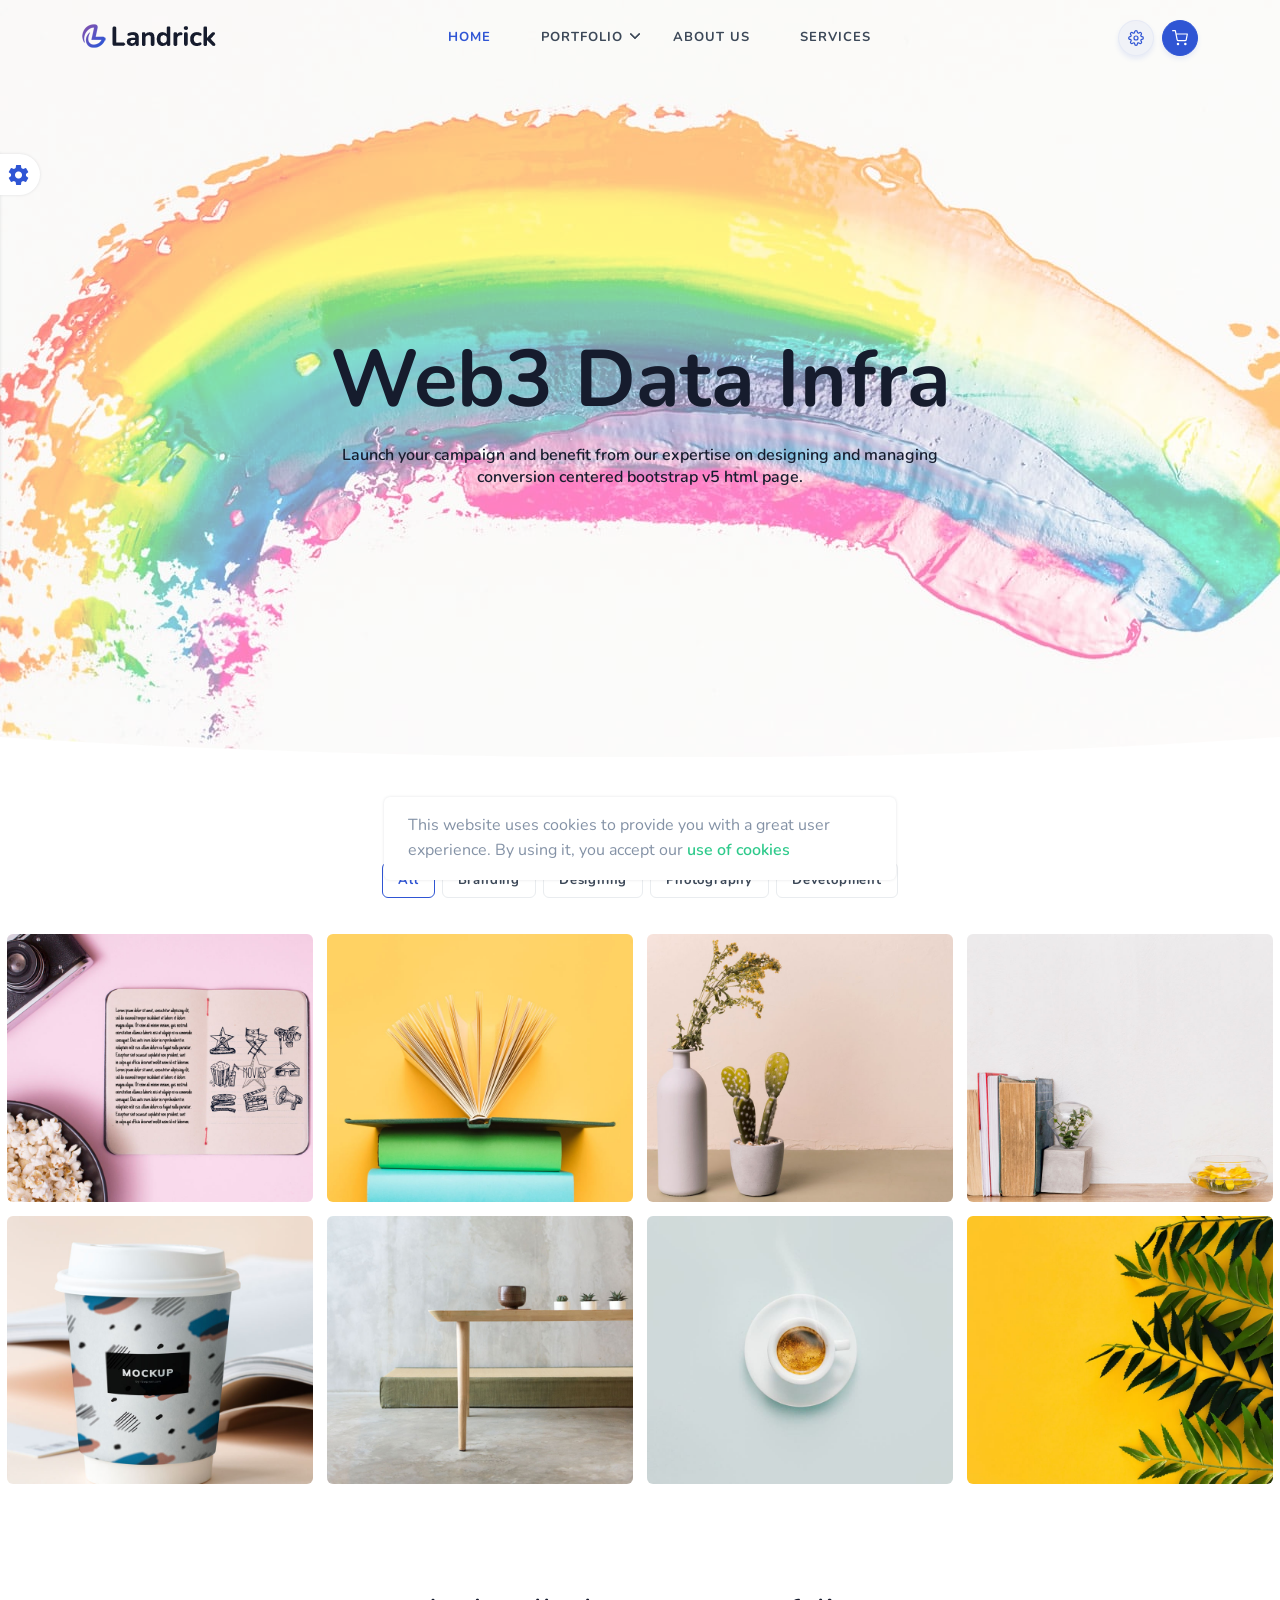
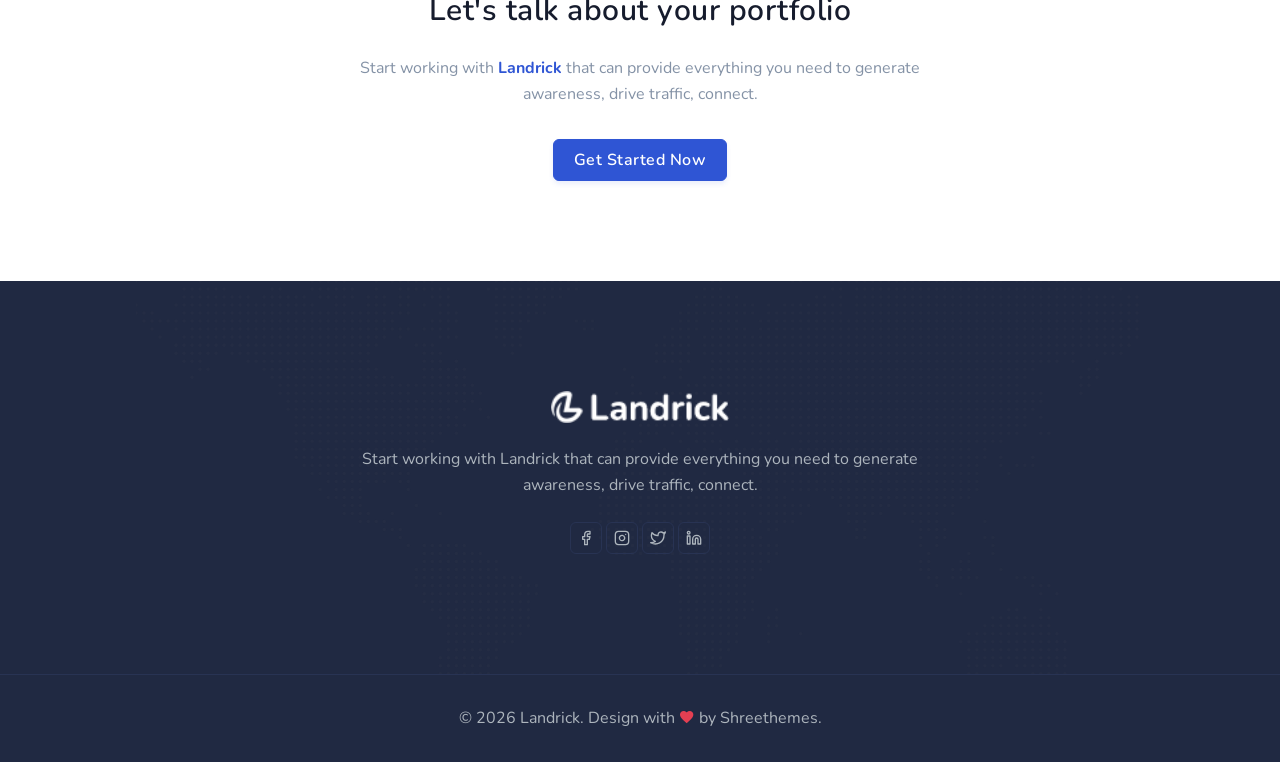
==== HTML/landing/index-portfolio.html @ 9a0d9984 "init the web3datainfra" ====
<!DOCTYPE html>
    <html lang="en">

    <head>
        <meta charset="utf-8" />
        <title>Landrick - Saas & Software Landing Page Template</title>
        <meta name="viewport" content="width=device-width, initial-scale=1.0">
        <meta name="description" content="Premium Bootstrap 5 Landing Page Template" />
        <meta name="keywords" content="Saas, Software, multi-uses, HTML, Clean, Modern" />
        <meta name="author" content="Shreethemes" />
        <meta name="email" content="support@shreethemes.in" />
        <meta name="website" content="https://shreethemes.in" />
        <meta name="Version" content="v4.0.0" />
        <!-- favicon -->
        <link rel="shortcut icon" href="images/favicon.ico">
        <!-- Bootstrap -->
        <link href="css/bootstrap.min.css" rel="stylesheet" type="text/css" />
        <!-- tobii css -->
        <link href="css/tobii.min.css" rel="stylesheet" type="text/css" />
        <!-- Icons -->
        <link href="css/materialdesignicons.min.css" rel="stylesheet" type="text/css" />
        <link rel="stylesheet" href="https://unicons.iconscout.com/release/v3.0.6/css/line.css">
        <!-- Main Css -->
        <link href="css/style.css" rel="stylesheet" type="text/css" id="theme-opt" />
        <link href="css/colors/default.css" rel="stylesheet" id="color-opt">

    </head>

    <body>
        <!-- Loader -->
        <!-- <div id="preloader">
            <div id="status">
                <div class="spinner">
                    <div class="double-bounce1"></div>
                    <div class="double-bounce2"></div>
                </div>
            </div>
        </div> -->
        <!-- Loader -->
        
        <!-- Navbar STart -->
        <header id="topnav" class="defaultscroll sticky">
            <div class="container">
                <!-- Logo container-->
                <a class="logo" href="index.html">
                    <img src="images/logo-dark.png" height="24" class="logo-light-mode" alt="">
                    <img src="images/logo-light.png" height="24" class="logo-dark-mode" alt="">
                </a>
                
                <!-- Logo End -->

                <!-- End Logo container-->
                <div class="menu-extras">
                    <div class="menu-item">
                        <!-- Mobile menu toggle-->
                        <a class="navbar-toggle" id="isToggle" onclick="toggleMenu()">
                            <div class="lines">
                                <span></span>
                                <span></span>
                                <span></span>
                            </div>
                        </a>
                        <!-- End mobile menu toggle-->
                    </div>
                </div>

                <!--Login button Start-->
                <ul class="buy-button list-inline mb-0">
                    <li class="list-inline-item mb-0">
                        <a href="javascript:void(0)" data-bs-toggle="offcanvas" data-bs-target="#offcanvasRight" aria-controls="offcanvasRight">
                            <div class="btn btn-icon btn-pills btn-soft-primary"><i data-feather="settings" class="fea icon-sm"></i></div>
                        </a>
                    </li>
                    
                    <li class="list-inline-item ps-1 mb-0">
                        <a href="https://1.envato.market/landrick" target="_blank">
                            <div class="btn btn-icon btn-pills btn-primary"><i data-feather="shopping-cart" class="fea icon-sm"></i></div>
                        </a>
                    </li>
                </ul>
                <!--Login button End-->
        
                <div id="navigation">
                    <!-- Navigation Menu-->   
                    <ul class="navigation-menu">
                        <li><a href="index-portfolio.html" class="sub-menu-item">Home</a></li>
                        
                        <li class="has-submenu parent-parent-menu-item">
                            <a href="javascript:void(0)">Portfolio</a><span class="menu-arrow"></span>
                            <ul class="submenu megamenu">
                                <li>
                                    <ul>
                                        <li class="megamenu-head">Modern Portfolio</li>
                                        <li><a href="portfolio-modern-two.html" class="sub-menu-item">Two Column</a></li>
                                        <li><a href="portfolio-modern-three.html" class="sub-menu-item">Three Column</a></li>
                                        <li><a href="portfolio-modern-four.html" class="sub-menu-item">Four Column</a></li>
                                        <li><a href="portfolio-modern-five.html" class="sub-menu-item">Five Column</a></li>
                                        <li><a href="portfolio-modern-six.html" class="sub-menu-item">Six Column</a></li>
                                    </ul>
                                </li>

                                <li>
                                    <ul>
                                        <li class="megamenu-head">Classic Portfolio</li>
                                        <li><a href="portfolio-classic-two.html" class="sub-menu-item">Two Column</a></li>
                                        <li><a href="portfolio-classic-three.html" class="sub-menu-item">Three Column</a></li>
                                        <li><a href="portfolio-classic-four.html" class="sub-menu-item">Four Column</a></li>
                                        <li><a href="portfolio-classic-five.html" class="sub-menu-item">Five Column</a></li>
                                        <li><a href="portfolio-classic-six.html" class="sub-menu-item">Six Column</a></li>
                                    </ul>
                                </li>

                                <li>
                                    <ul>
                                        <li class="megamenu-head">Grid Portfolio</li>
                                        <li><a href="portfolio-grid-two.html" class="sub-menu-item">Two Column</a></li>
                                        <li><a href="portfolio-grid-three.html" class="sub-menu-item">Three Column</a></li>
                                        <li><a href="portfolio-grid-four.html" class="sub-menu-item">Four Column</a></li>
                                        <li><a href="portfolio-grid-five.html" class="sub-menu-item">Five Column</a></li>
                                        <li><a href="portfolio-grid-six.html" class="sub-menu-item">Six Column</a></li>
                                    </ul>
                                </li>
                                
                                <li>
                                    <ul>
                                        <li class="megamenu-head">Masonry Portfolio</li>
                                        <li><a href="portfolio-masonry-two.html" class="sub-menu-item">Two Column</a></li>
                                        <li><a href="portfolio-masonry-three.html" class="sub-menu-item">Three Column</a></li>
                                        <li><a href="portfolio-masonry-four.html" class="sub-menu-item">Four Column</a></li>
                                        <li><a href="portfolio-masonry-five.html" class="sub-menu-item">Five Column</a></li>
                                        <li><a href="portfolio-masonry-six.html" class="sub-menu-item">Six Column</a></li>
                                    </ul>
                                </li>
                                
                                <li>
                                    <ul>
                                        <li class="megamenu-head">Portfolio Detail</li>
                                        <li><a href="portfolio-detail-one.html" class="sub-menu-item">Portfolio One</a></li>
                                        <li><a href="portfolio-detail-two.html" class="sub-menu-item">Portfolio Two</a></li>
                                        <li><a href="portfolio-detail-three.html" class="sub-menu-item">Portfolio Three</a></li>
                                        <li><a href="portfolio-detail-four.html" class="sub-menu-item">Portfolio Four</a></li>
                                    </ul>
                                </li>
                            </ul>
                        </li>

                        <li><a href="portfolio-about.html" class="sub-menu-item">About us</a></li>
                        
                        <li><a href="portfolio-service.html" class="sub-menu-item">Services</a></li>
                    </ul><!--end navigation menu-->
                </div><!--end navigation-->
            </div><!--end container-->
        </header><!--end header-->
        <!-- Navbar End -->
        
        <!-- Hero Start -->
        <section class="bg-half-260 d-table w-100" style="background: url('images/work/bg-portfolio.jpg') center center;">
            <div class="bg-overlay bg-overlay-white"></div>
            <div class="container">
                <div class="row justify-content-center">
                    <div class="col-12">
                        <div class="title-heading text-center mt-5 pt-4">
                            <h1 class="display-1 fw-bold mb-3">Web3 Data Infra</h1>
                            <p class="para-desc mx-auto h6">Launch your campaign and benefit from our expertise on designing and managing conversion centered bootstrap v5 html page.</p>
                        </div>
                    </div><!--end col-->
                </div><!--end row-->
            </div><!--end container--> 
        </section><!--end section-->
        <!-- Hero End -->    

        <!-- Shape Start -->
        <div class="position-relative">
            <div class="shape overflow-hidden text-white">
                <svg viewBox="0 0 2880 48" fill="none" xmlns="http://www.w3.org/2000/svg">
                    <path d="M0 48H1437.5H2880V0H2160C1442.5 52 720 0 720 0H0V48Z" fill="currentColor"></path>
                </svg>
            </div>
        </div>
        <!--Shape End-->
        
        <!-- Work Start -->
        <section class="section">
            <div class="container">
                <div class="row justify-content-center">
                    <div class="col-12 filters-group-wrap">
                        <div class="filters-group">
                            <ul class="container-filter list-inline mb-0 filter-options text-center">
                                <li class="list-inline-item categories-name border text-dark rounded active" data-group="all">All</li>
                                <li class="list-inline-item categories-name border text-dark rounded" data-group="branding">Branding</li>
                                <li class="list-inline-item categories-name border text-dark rounded" data-group="designing">Designing</li>
                                <li class="list-inline-item categories-name border text-dark rounded" data-group="photography">Photography</li>
                                <li class="list-inline-item categories-name border text-dark rounded" data-group="development">Development</li>
                            </ul>
                        </div>
                    </div><!--end col-->
                </div><!--end row-->
            </div><!--end container-->

            <div class="container-fluid">
                <div id="grid" class="row mt-4">
                    <div class="col-lg-3 col-md-6 col-12 spacing picture-item" data-groups='["branding"]'>
                        <div class="card border-0 work-container work-primary work-grid position-relative d-block overflow-hidden rounded">
                            <div class="card-body p-0">
                                <a href="images/work/20.jpg" class="lightbox d-inline-block" title="">
                                    <img src="images/work/20.jpg" class="img-fluid" alt="work-image">
                                </a>
                                <div class="content bg-white p-3">
                                    <h5 class="mb-0"><a href="portfolio-detail-one.html" class="text-dark title">Iphone mockup</a></h5>
                                    <h6 class="text-muted tag mb-0">Branding</h6>
                                </div>
                            </div>
                        </div>
                    </div><!--end col-->
                    
                    <div class="col-lg-3 col-md-6 col-12 spacing picture-item" data-groups='["designing"]'>
                        <div class="card border-0 work-container work-primary work-grid position-relative d-block overflow-hidden rounded">
                            <div class="card-body p-0">
                                <a href="images/work/13.jpg" class="lightbox d-inline-block" title="">
                                    <img src="images/work/13.jpg" class="img-fluid" alt="work-image">
                                </a>
                                <div class="content bg-white p-3">
                                    <h5 class="mb-0"><a href="portfolio-detail-one.html" class="text-dark title">Mockup Collection</a></h5>
                                    <h6 class="text-muted tag mb-0">Mockup</h6>
                                </div>
                            </div>
                        </div>
                    </div><!--end col-->
                    
                    <div class="col-lg-3 col-md-6 col-12 spacing picture-item" data-groups='["photography"]'>
                        <div class="card border-0 work-container work-primary work-grid position-relative d-block overflow-hidden rounded">
                            <div class="card-body p-0">
                                <a href="images/work/14.jpg" class="lightbox d-inline-block" title="">
                                    <img src="images/work/14.jpg" class="img-fluid" alt="work-image">
                                </a>
                                <div class="content bg-white p-3">
                                    <h5 class="mb-0"><a href="portfolio-detail-one.html" class="text-dark title">Abstract images</a></h5>
                                    <h6 class="text-muted tag mb-0">Abstract</h6>
                                </div>
                            </div>
                        </div>
                    </div><!--end col-->
                    
                    <div class="col-lg-3 col-md-6 col-12 spacing picture-item" data-groups='["development"]'>
                        <div class="card border-0 work-container work-primary work-grid position-relative d-block overflow-hidden rounded">
                            <div class="card-body p-0">
                                <a href="images/work/15.jpg" class="lightbox d-inline-block" title="">
                                    <img src="images/work/15.jpg" class="img-fluid" alt="work-image">
                                </a>
                                <div class="content bg-white p-3">
                                    <h5 class="mb-0"><a href="portfolio-detail-one.html" class="text-dark title">Yellow bg with Books</a></h5>
                                    <h6 class="text-muted tag mb-0">Books</h6>
                                </div>
                            </div>
                        </div>
                    </div><!--end col-->
                    
                    <div class="col-lg-3 col-md-6 col-12 spacing picture-item" data-groups='["branding"]'>
                        <div class="card border-0 work-container work-primary work-grid position-relative d-block overflow-hidden rounded">
                            <div class="card-body p-0">
                                <a href="images/work/16.jpg" class="lightbox d-inline-block" title="">
                                    <img src="images/work/16.jpg" class="img-fluid" alt="work-image">
                                </a>
                                <div class="content bg-white p-3">
                                    <h5 class="mb-0"><a href="portfolio-detail-one.html" class="text-dark title">Company V-card</a></h5>
                                    <h6 class="text-muted tag mb-0">V-card</h6>
                                </div>
                            </div>
                        </div>
                    </div><!--end col-->
                    
                    <div class="col-lg-3 col-md-6 col-12 spacing picture-item" data-groups='["branding"]'>
                        <div class="card border-0 work-container work-primary work-grid position-relative d-block overflow-hidden rounded">
                            <div class="card-body p-0">
                                <a href="images/work/17.jpg" class="lightbox d-inline-block" title="">
                                    <img src="images/work/17.jpg" class="img-fluid" alt="work-image">
                                </a>
                                <div class="content bg-white p-3">
                                    <h5 class="mb-0"><a href="portfolio-detail-one.html" class="text-dark title">Mockup box with paints</a></h5>
                                    <h6 class="text-muted tag mb-0">Photography</h6>
                                </div>
                            </div>
                        </div>
                    </div><!--end col-->
                    
                    <div class="col-lg-3 col-md-6 col-12 spacing picture-item" data-groups='["designing"]'>
                        <div class="card border-0 work-container work-primary work-grid position-relative d-block overflow-hidden rounded">
                            <div class="card-body p-0">
                                <a href="images/work/18.jpg" class="lightbox d-inline-block" title="">
                                    <img src="images/work/18.jpg" class="img-fluid" alt="work-image">
                                </a>
                                <div class="content bg-white p-3">
                                    <h5 class="mb-0"><a href="portfolio-detail-one.html" class="text-dark title">Coffee cup</a></h5>
                                    <h6 class="text-muted tag mb-0">Cups</h6>
                                </div>
                            </div>
                        </div>
                    </div><!--end col-->
                    
                    <div class="col-lg-3 col-md-6 col-12 spacing picture-item" data-groups='["development"]'>
                        <div class="card border-0 work-container work-primary work-grid position-relative d-block overflow-hidden rounded">
                            <div class="card-body p-0">
                                <a href="images/work/19.jpg" class="lightbox d-inline-block" title="">
                                    <img src="images/work/19.jpg" class="img-fluid" alt="work-image">
                                </a>
                                <div class="content bg-white p-3">
                                    <h5 class="mb-0"><a href="portfolio-detail-one.html" class="text-dark title">Pen and article</a></h5>
                                    <h6 class="text-muted tag mb-0">Article</h6>
                                </div>
                            </div>
                        </div>
                    </div><!--end col-->
                </div><!--end row-->
            </div><!--end container-->

            <div class="container mt-100 mt-60">
                <div class="row justify-content-center">
                    <div class="col-12 text-center">
                        <div class="section-title">
                            <h4 class="title mb-4">Let's talk about your portfolio</h4>
                            <p class="text-muted para-desc mx-auto">Start working with <span class="text-primary fw-bold">Landrick</span> that can provide everything you need to generate awareness, drive traffic, connect.</p>
                        
                            <div class="mt-4 pt-2">
                                <a href="javascript:void(0)" class="btn btn-primary">Get Started Now</a>
                            </div>
                        </div>
                    </div><!--end col-->
                </div><!--end row-->
            </div>
        </section><!--end section-->
        <!-- Work End -->

        <!-- Footer Start -->
        <footer class="footer" style="background-image: url('images/svg-map.svg'); background-repeat: no-repeat; background-position: center;">
            <div class="container">
                <div class="row justify-content-center">
                    <div class="col-12 py-lg-5">
                        <div class="footer-py-60 text-center">
                            <a href="#" class="logo-footer">
                                <img src="images/logo-light.png" height="32" alt="">
                            </a>
                            <p class="mt-4 para-desc mx-auto">Start working with Landrick that can provide everything you need to generate awareness, drive traffic, connect.</p>
                            <ul class="list-unstyled social-icon foot-social-icon mb-0 mt-4">
                                <li class="list-inline-item"><a href="javascript:void(0)" class="rounded"><i data-feather="facebook" class="fea icon-sm fea-social"></i></a></li>
                                <li class="list-inline-item"><a href="javascript:void(0)" class="rounded"><i data-feather="instagram" class="fea icon-sm fea-social"></i></a></li>
                                <li class="list-inline-item"><a href="javascript:void(0)" class="rounded"><i data-feather="twitter" class="fea icon-sm fea-social"></i></a></li>
                                <li class="list-inline-item"><a href="javascript:void(0)" class="rounded"><i data-feather="linkedin" class="fea icon-sm fea-social"></i></a></li>
                            </ul><!--end icon-->
                        </div>
                    </div><!--end col-->
                </div><!--end row-->
            </div><!--end container-->

            <div class="footer-py-30 footer-bar bg-footer">
                <div class="container text-center">
                    <div class="row justify-content-center">
                        <div class="col-12">
                            <div class="text-center">
                                <p class="mb-0">© <script>document.write(new Date().getFullYear())</script> Landrick. Design with <i class="mdi mdi-heart text-danger"></i> by <a href="https://shreethemes.in/" target="_blank" class="text-reset">Shreethemes</a>.</p>
                            </div>
                        </div><!--end col-->
                    </div><!--end row-->
                </div><!--end container-->
            </div>
        </footer><!--end footer-->
        <!-- Footer End -->

        <!-- Offcanvas Start -->
        <div class="offcanvas offcanvas-end bg-white shadow" tabindex="-1" id="offcanvasRight" aria-labelledby="offcanvasRightLabel">
            <div class="offcanvas-header p-4 border-bottom">
                <h5 id="offcanvasRightLabel" class="mb-0">
                    <img src="images/logo-dark.png" height="24" class="light-version" alt="">
                    <img src="images/logo-light.png" height="24" class="dark-version" alt="">
                </h5>
                <button type="button" class="btn-close d-flex align-items-center text-dark" data-bs-dismiss="offcanvas" aria-label="Close"><i class="uil uil-times fs-4"></i></button>
            </div>
            <div class="offcanvas-body p-4">
                <div class="row">
                    <div class="col-12">
                        <img src="images/contact.svg" class="img-fluid d-block mx-auto" style="max-width: 256px;" alt="">
                        <div class="card border-0 mt-5" style="z-index: 1">
                            <div class="card-body p-0">
                                <form method="post" name="myForm" onsubmit="return validateForm()">
                                    <p id="error-msg" class="mb-0"></p>
                                    <div id="simple-msg"></div>
                                    <div class="row">
                                        <div class="col-md-6">
                                            <div class="mb-3">
                                                <label class="form-label">Your Name <span class="text-danger">*</span></label>
                                                <div class="form-icon position-relative">
                                                    <i data-feather="user" class="fea icon-sm icons"></i>
                                                    <input name="name" id="name" type="text" class="form-control ps-5" placeholder="Name :">
                                                </div>
                                            </div>
                                        </div>
    
                                        <div class="col-md-6">
                                            <div class="mb-3">
                                                <label class="form-label">Your Email <span class="text-danger">*</span></label>
                                                <div class="form-icon position-relative">
                                                    <i data-feather="mail" class="fea icon-sm icons"></i>
                                                    <input name="email" id="email" type="email" class="form-control ps-5" placeholder="Email :">
                                                </div>
                                            </div> 
                                        </div><!--end col-->
    
                                        <div class="col-12">
                                            <div class="mb-3">
                                                <label class="form-label">Subject</label>
                                                <div class="form-icon position-relative">
                                                    <i data-feather="book" class="fea icon-sm icons"></i>
                                                    <input name="subject" id="subject" class="form-control ps-5" placeholder="subject :">
                                                </div>
                                            </div>
                                        </div><!--end col-->
    
                                        <div class="col-12">
                                            <div class="mb-3">
                                                <label class="form-label">Comments <span class="text-danger">*</span></label>
                                                <div class="form-icon position-relative">
                                                    <i data-feather="message-circle" class="fea icon-sm icons clearfix"></i>
                                                    <textarea name="comments" id="comments" rows="4" class="form-control ps-5" placeholder="Message :"></textarea>
                                                </div>
                                            </div>
                                        </div>
                                    </div>
                                    <div class="row">
                                        <div class="col-12">
                                            <div class="d-grid">
                                                <button type="submit" id="submit" name="send" class="btn btn-primary">Send Message</button>
                                            </div>
                                        </div><!--end col-->
                                    </div><!--end row-->
                                </form>
                            </div>
                        </div>
                    </div><!--end col-->
                </div><!--end row-->
            </div>

            <div class="offcanvas-footer p-4 border-top text-center">
                <ul class="list-unstyled social-icon social mb-0">
                    <li class="list-inline-item mb-0"><a href="https://1.envato.market/landrick" target="_blank" class="rounded"><i class="uil uil-shopping-cart align-middle" title="Buy Now"></i></a></li>
                    <li class="list-inline-item mb-0"><a href="https://dribbble.com/shreethemes" target="_blank" class="rounded"><i class="uil uil-dribbble align-middle" title="dribbble"></i></a></li>
                    <li class="list-inline-item mb-0"><a href="https://www.facebook.com/shreethemes" target="_blank" class="rounded"><i class="uil uil-facebook-f align-middle" title="facebook"></i></a></li>
                    <li class="list-inline-item mb-0"><a href="https://www.instagram.com/shreethemes/" target="_blank" class="rounded"><i class="uil uil-instagram align-middle" title="instagram"></i></a></li>
                    <li class="list-inline-item mb-0"><a href="https://twitter.com/shreethemes" target="_blank" class="rounded"><i class="uil uil-twitter align-middle" title="twitter"></i></a></li>
                    <li class="list-inline-item mb-0"><a href="mailto:support@shreethemes.in" class="rounded"><i class="uil uil-envelope align-middle" title="email"></i></a></li>
                    <li class="list-inline-item mb-0"><a href="https://shreethemes.in" target="_blank" class="rounded"><i class="uil uil-globe align-middle" title="website"></i></a></li>
                </ul><!--end icon-->
            </div>
        </div>
        <!-- Offcanvas End -->

        <!-- Cookies Start -->
        <div class="cookie-popup bg-white shadow rounded py-3 px-4">
            <p class="text-muted mb-0">This website uses cookies to provide you with a great user experience. By using it, you accept our <a href="https://shreethemes.in" target="_blank" class="text-success h6">use of cookies</a></p>
            <div class="cookie-popup-actions text-end">
                <button><i class="uil uil-times text-dark fs-4"></i></button>
            </div>
        </div><!--Note: Cookies Js including in plugins.init.js (path like; js/plugins.init.js) and Cookies css including in _helper.scss (path like; scss/_helper.scss)-->
        <!-- Cookies End -->

        <!-- Back to top -->
        <a href="#" onclick="topFunction()" id="back-to-top" class="back-to-top fs-5"><i data-feather="arrow-up" class="fea icon-sm icons align-middle"></i></a>
        <!-- Back to top -->

        <!-- Style switcher -->
        <div id="style-switcher" class="bg-light border p-3 pt-2 pb-2" onclick="toggleSwitcher()">
            <div>
                <h6 class="title text-center">Select Your Color</h6>
                <ul class="pattern">
                    <li class="list-inline-item">
                        <a class="color1" href="javascript: void(0);" onclick="setColor('default')"></a>
                    </li>
                    <li class="list-inline-item">
                        <a class="color2" href="javascript: void(0);" onclick="setColor('green')"></a>
                    </li>
                    <li class="list-inline-item">
                        <a class="color3" href="javascript: void(0);" onclick="setColor('purple')"></a>
                    </li>
                    <li class="list-inline-item">
                        <a class="color4" href="javascript: void(0);" onclick="setColor('red')"></a>
                    </li>
                    <li class="list-inline-item">
                        <a class="color5" href="javascript: void(0);" onclick="setColor('skyblue')"></a>
                    </li>
                    <li class="list-inline-item">
                        <a class="color6" href="javascript: void(0);" onclick="setColor('skobleoff')"></a>
                    </li>
                    <li class="list-inline-item">
                        <a class="color7" href="javascript: void(0);" onclick="setColor('cyan')"></a>
                    </li>
                    <li class="list-inline-item">
                        <a class="color8" href="javascript: void(0);" onclick="setColor('slateblue')"></a>
                    </li>
                    <li class="list-inline-item">
                        <a class="color9" href="javascript: void(0);" onclick="setColor('yellow')"></a>
                    </li>
                </ul>

                <h6 class="title text-center pt-3 mb-0 border-top">Theme Option</h6>
                <ul class="text-center list-unstyled">
                    <li class="d-grid"><a href="javascript:void(0)" class="btn btn-sm btn-block btn-primary rtl-version t-rtl-light mt-2" onclick="setTheme('style-rtl')">RTL</a></li>
                    <li class="d-grid"><a href="javascript:void(0)" class="btn btn-sm btn-block btn-primary ltr-version t-ltr-light mt-2" onclick="setTheme('style')">LTR</a></li>
                    <li class="d-grid"><a href="javascript:void(0)" class="btn btn-sm btn-block btn-primary dark-rtl-version t-rtl-dark mt-2" onclick="setTheme('style-dark-rtl')">RTL</a></li>
                    <li class="d-grid"><a href="javascript:void(0)" class="btn btn-sm btn-block btn-primary dark-ltr-version t-ltr-dark mt-2" onclick="setTheme('style-dark')">LTR</a></li>
                    <li class="d-grid"><a href="javascript:void(0)" class="btn btn-sm btn-block btn-dark dark-version t-dark mt-2" onclick="setTheme('style-dark')">Dark</a></li>
                    <li class="d-grid"><a href="javascript:void(0)" class="btn btn-sm btn-block btn-dark light-version t-light mt-2" onclick="setTheme('style')">Light</a></li>
                </ul>

                <h6 class="title text-center pt-3 mb-0 border-top">Admin</h6>
                <ul class="text-center list-unstyled mb-0">
                    <li><a href="../dashboard/index.html" target="_blank" class="btn btn-sm btn-block btn-success mt-2">Admin Dashboard</a></li>
                </ul>
            </div>
            <div class="bottom">
                <a href="javascript: void(0);" class="settings bg-white title-bg-dark shadow d-block"><i class="mdi mdi-cog ms-1 mdi-24px position-absolute mdi-spin text-primary"></i></a>
            </div>
        </div>
        <!-- end Style switcher -->

        <!-- javascript -->
        <script src="js/bootstrap.bundle.min.js"></script>
        <!-- shuffle and tobii js -->
        <script src="js/shuffle.min.js"></script>
        <script src="js/tobii.min.js"></script>
        <!-- Icons -->
        <script src="js/feather.min.js"></script>
        <!-- Main Js -->
        <script src="js/plugins.init.js"></script><!--Note: All init js like tiny slider, counter, countdown, maintenance, lightbox, gallery, swiper slider, aos animation etc.-->
        <script src="js/app.js"></script><!--Note: All important javascript like page loader, menu, sticky menu, menu-toggler, one page menu etc. -->
    </body>
</html>
---- HTML/landing/css/tobii.min.css ----
:root{--base-font-size:18px;--transition-duration:0.3s;--transition-timing-function:cubic-bezier(0.19,1,0.22,1);--zoom-icon-background:rgba(25,41,56,0.94);--zoom-icon-color:#fff;--lightbox-background:rgba(0,0,0,0.85);--lightbox-z-index:1337;--caption-background:rgba(0,0,0,0.8);--caption-color:#eee;--counter-background:transparent;--counter-color:#fff;--button-background:transparent;--button-navigation-background:rgba(0,0,0,0.5);--button-color:#fff;--loader-color:#fff;--slide-max-height:calc(100vh - 2.77778em);--slide-max-width:100vw}.tobii-zoom{border:0;box-shadow:none;display:inline-block;position:relative;text-decoration:none}.tobii-zoom img{display:block}.tobii-zoom__icon{align-items:center;background-color:var(--zoom-icon-background);color:var(--zoom-icon-color);display:flex;height:1.77778em;justify-content:center;line-height:1;position:absolute;right:.44444em;top:.44444em;width:1.77778em}.tobii-zoom__icon svg{fill:none;stroke-linecap:round;stroke-linejoin:round;stroke-width:1.5;stroke:currentColor;height:1.33333em;pointer-events:none;width:1.33333em}.tobii-is-open{overflow-y:hidden}.tobii{background-color:var(--lightbox-background);bottom:0;box-sizing:border-box;contain:strict;font-size:var(--base-font-size);left:0;line-height:1.5;overflow:hidden;position:fixed;right:0;top:0;z-index:var(--lightbox-z-index)}.tobii[aria-hidden=true]{display:none}.tobii *,.tobii :after,.tobii :before{box-sizing:inherit}.tobii__slider{bottom:0;left:0;position:absolute;right:0;top:2.77778em;will-change:transform}.tobii__slider[aria-hidden=true]{display:none}@media screen and (prefers-reduced-motion:no-preference){.tobii__slider--animate:not(.tobii__slider--is-dragging){transition-duration:var(--transition-duration);transition-property:transform;transition-timing-function:var(--transition-timing-function)}}.tobii__slider--is-draggable [data-type]{cursor:grab}.tobii__slider--is-dragging [data-type]{cursor:grabbing}.tobii__slide{align-items:center;display:flex;height:100%;justify-content:center;width:100%}.tobii__slide:not(.tobii__slide--is-active){visibility:hidden}@media screen and (prefers-reduced-motion:no-preference){.tobii__slide:not(.tobii__slide--is-active){transition-duration:var(--transition-duration);transition-property:visibility;transition-timing-function:var(--transition-timing-function)}}.tobii__slide [data-type]{-ms-scroll-chaining:none;max-height:var(--slide-max-height);max-width:var(--slide-max-width);overflow:hidden;overflow-y:auto;overscroll-behavior:contain}.tobii__slide iframe,.tobii__slide video{display:block!important}.tobii__slide figure{margin:0;position:relative}.tobii__slide figure>img{display:block;height:auto;max-height:var(--slide-max-height);max-width:var(--slide-max-width);width:auto}.tobii__slide figure>figcaption{background-color:var(--caption-background);bottom:0;color:var(--caption-color);padding:.22222em .44444em;position:absolute;white-space:pre-wrap;width:100%}.tobii__slide [data-type=html] video{cursor:auto;max-height:var(--slide-max-height);max-width:var(--slide-max-width)}.tobii__slide [data-type=iframe]{-webkit-overflow-scrolling:touch;transform:translateZ(0)}.tobii__slide [data-type=iframe] iframe{height:var(--slide-max-height);width:var(--slide-max-width)}.tobii__btn{-webkit-appearance:none;appearance:none;background-color:var(--button-background);border:.05556em solid transparent;color:var(--button-color);cursor:pointer;font:inherit;line-height:1;margin:0;opacity:.5;padding:0;position:absolute;touch-action:manipulation;will-change:opacity;z-index:1}@media screen and (prefers-reduced-motion:no-preference){.tobii__btn{transition-duration:var(--transition-duration);transition-property:opacity,transform;transition-timing-function:var(--transition-timing-function);will-change:opacity,transform}}.tobii__btn svg{fill:none;stroke-linecap:round;stroke-linejoin:round;stroke-width:1;stroke:currentColor;height:3.33333em;pointer-events:none;width:3.33333em}.tobii__btn--next,.tobii__btn--previous{background-color:var(--button-navigation-background);border-radius:.27778em;top:50%;transform:translateY(-50%)}.tobii__btn--previous{left:.88889em}.tobii__btn--next{right:.88889em}.tobii__btn--close{height:2.22222em;right:.27778em;top:.27778em;width:2.22222em}.tobii__btn--close svg{height:100%;transform:scale(1.4);width:100%}.tobii__btn:disabled,.tobii__btn[aria-hidden=true]{cursor:default;visibility:hidden}.tobii__counter{background-color:var(--counter-background);color:var(--counter-color);font-size:1.11111em;left:.83333em;line-height:1;opacity:.8;position:absolute;top:.83333em;z-index:1}.tobii__counter[aria-hidden=true]{display:none}.tobii__loader{display:inline-block;height:5.55556em;left:50%;position:absolute;top:50%;transform:translate(-50%,-50%);width:5.55556em}.tobii__loader:before{animation:spin 1s infinite;border:.22222em solid #949ba3;border-radius:100%;border-top:.22222em solid var(--loader-color);bottom:0;content:"";left:0;position:absolute;right:0;top:0;z-index:1}@keyframes spin{to{transform:rotate(1turn)}}.tobii__slide .tobii-html{background:#fff;max-width:800px;padding:10px 20px}
---- HTML/landing/css/style.css ----
/* Template Name: Landrick - Saas & Software Landing Page Template
   Author: Shreethemes
   E-mail: support@shreethemes.in
   Created: August 2019
   Version: 4.0.0
   Updated: March 2022
   File Description: Main Css file of the template
*/
/*********************************/
/*         INDEX                 */
/*================================
 *     01.  Variables            *
 *     02.  Bootstrap Custom     *
 *     03.  Components           *
 *     04.  General              *
 *     05.  Helper               *
 *     06.  Menu                 *
 *     07.  Home / Landing       *
 *     08.  Features / Services  *
 *     09.  Testimonial          *
 *     10.  Price                *
 *     11.  C.T.A                *
 *     12.  Blog / Careers / Job *
 *     13.  Work / Projects      *
 *     14.  Team                 *
 *     15.  User Pages           *
 *     16.  Countdown            *
 *     17.  Contact              *
 *     18.  Footer               *
 ================================*/
/*********************************/
/*         Variables             */
/*===============================*/
@import url("https://fonts.googleapis.com/css?family=Nunito:300,400,600,700&display=swap");
/*********************************/
/*         Bootstrap-custom      */
/*===============================*/
@media (min-width: 1400px) {
  .container {
    max-width: 1140px !important;
  }
}

.row > * {
  position: relative;
}

h1, .h1 {
  font-size: 42px !important;
}

h2, .h2 {
  font-size: 36px !important;
}

h3, .h3 {
  font-size: 30px !important;
}

h4, .h4 {
  font-size: 24px !important;
}

h5, .h5 {
  font-size: 20px !important;
}

h6, .h6 {
  font-size: 16px !important;
}

.display-1 {
  font-size: 80px !important;
}

.display-2 {
  font-size: 72px !important;
}

.display-3 {
  font-size: 64px !important;
}

.display-4 {
  font-size: 56px !important;
}

.display-5 {
  font-size: 48px !important;
}

.display-6 {
  font-size: 40px !important;
}

.bg-primary {
  background-color: #2f55d4 !important;
}

.bg-soft-primary {
  background-color: rgba(47, 85, 212, 0.1) !important;
  border: 1px solid rgba(47, 85, 212, 0.1) !important;
  color: #2f55d4 !important;
}

.text-primary {
  color: #2f55d4 !important;
}

a.text-primary:hover, a.text-primary:focus {
  color: #284bc1 !important;
}

.bg-secondary {
  background-color: #5a6d90 !important;
}

.bg-soft-secondary {
  background-color: rgba(90, 109, 144, 0.1) !important;
  border: 1px solid rgba(90, 109, 144, 0.1) !important;
  color: #5a6d90 !important;
}

.text-secondary {
  color: #5a6d90 !important;
}

a.text-secondary:hover, a.text-secondary:focus {
  color: #506180 !important;
}

.bg-success {
  background-color: #2eca8b !important;
}

.bg-soft-success {
  background-color: rgba(46, 202, 139, 0.1) !important;
  border: 1px solid rgba(46, 202, 139, 0.1) !important;
  color: #2eca8b !important;
}

.text-success {
  color: #2eca8b !important;
}

a.text-success:hover, a.text-success:focus {
  color: #29b57d !important;
}

.bg-warning {
  background-color: #f17425 !important;
}

.bg-soft-warning {
  background-color: rgba(241, 116, 37, 0.1) !important;
  border: 1px solid rgba(241, 116, 37, 0.1) !important;
  color: #f17425 !important;
}

.text-warning {
  color: #f17425 !important;
}

a.text-warning:hover, a.text-warning:focus {
  color: #ed650f !important;
}

.bg-info {
  background-color: #17a2b8 !important;
}

.bg-soft-info {
  background-color: rgba(23, 162, 184, 0.1) !important;
  border: 1px solid rgba(23, 162, 184, 0.1) !important;
  color: #17a2b8 !important;
}

.text-info {
  color: #17a2b8 !important;
}

a.text-info:hover, a.text-info:focus {
  color: #148ea1 !important;
}

.bg-danger {
  background-color: #e43f52 !important;
}

.bg-soft-danger {
  background-color: rgba(228, 63, 82, 0.1) !important;
  border: 1px solid rgba(228, 63, 82, 0.1) !important;
  color: #e43f52 !important;
}

.text-danger {
  color: #e43f52 !important;
}

a.text-danger:hover, a.text-danger:focus {
  color: #e1293e !important;
}

.bg-dark {
  background-color: #3c4858 !important;
}

.bg-soft-dark {
  background-color: rgba(60, 72, 88, 0.1) !important;
  border: 1px solid rgba(60, 72, 88, 0.1) !important;
  color: #3c4858 !important;
}

.text-dark {
  color: #3c4858 !important;
}

a.text-dark:hover, a.text-dark:focus {
  color: #323c49 !important;
}

.bg-muted {
  background-color: #8492a6 !important;
}

.bg-soft-muted {
  background-color: rgba(132, 146, 166, 0.1) !important;
  border: 1px solid rgba(132, 146, 166, 0.1) !important;
  color: #8492a6 !important;
}

.text-muted {
  color: #8492a6 !important;
}

a.text-muted:hover, a.text-muted:focus {
  color: #75859b !important;
}

.bg-light {
  background-color: #f8f9fc !important;
}

.bg-soft-light {
  background-color: rgba(248, 249, 252, 0.1) !important;
  border: 1px solid rgba(248, 249, 252, 0.1) !important;
  color: #f8f9fc !important;
}

.text-light {
  color: #f8f9fc !important;
}

a.text-light:hover, a.text-light:focus {
  color: #e6eaf4 !important;
}

.bg-blue {
  background-color: #2f55d4 !important;
}

.bg-soft-blue {
  background-color: rgba(47, 85, 212, 0.1) !important;
  border: 1px solid rgba(47, 85, 212, 0.1) !important;
  color: #2f55d4 !important;
}

.text-blue {
  color: #2f55d4 !important;
}

a.text-blue:hover, a.text-blue:focus {
  color: #284bc1 !important;
}

.bg-footer {
  background-color: #202942 !important;
}

.bg-soft-footer {
  background-color: rgba(32, 41, 66, 0.1) !important;
  border: 1px solid rgba(32, 41, 66, 0.1) !important;
  color: #202942 !important;
}

.text-footer {
  color: #202942 !important;
}

a.text-footer:hover, a.text-footer:focus {
  color: #181e30 !important;
}

.d-flex .flex-1 {
  flex: 1;
}

.bg-black {
  background: #161c2d !important;
}

.text-white-50 {
  color: rgba(255, 255, 255, 0.5);
}

video:focus {
  outline: none;
}

.list-inline-item:not(:last-child) {
  margin-right: 0px;
  margin-bottom: 5px;
}

.rounded {
  border-radius: 6px !important;
}

.rounded-top {
  border-top-left-radius: 6px !important;
  border-top-right-radius: 6px !important;
}

.rounded-left {
  border-top-left-radius: 6px !important;
  border-bottom-left-radius: 6px !important;
}

.rounded-bottom {
  border-bottom-left-radius: 6px !important;
  border-bottom-right-radius: 6px !important;
}

.rounded-right {
  border-top-right-radius: 6px !important;
  border-bottom-right-radius: 6px !important;
}

.rounded-md {
  border-radius: 10px !important;
}

.rounded-lg {
  border-radius: 30px !important;
}

.border-primary {
  border-color: #2f55d4 !important;
}

.border-secondary {
  border-color: #5a6d90 !important;
}

.border-success {
  border-color: #2eca8b !important;
}

.border-warning {
  border-color: #f17425 !important;
}

.border-info {
  border-color: #17a2b8 !important;
}

.border-danger {
  border-color: #e43f52 !important;
}

.border-dark {
  border-color: #3c4858 !important;
}

.border-muted {
  border-color: #8492a6 !important;
}

.border-light {
  border-color: #f8f9fc !important;
}

.border-blue {
  border-color: #2f55d4 !important;
}

.border-footer {
  border-color: #202942 !important;
}

.border {
  border: 1px solid #e9ecef !important;
}

.border-top {
  border-top: 1px solid #e9ecef !important;
}

.border-bottom {
  border-bottom: 1px solid #e9ecef !important;
}

.border-left {
  border-left: 1px solid #e9ecef !important;
}

.border-right {
  border-right: 1px solid #e9ecef !important;
}

.opacity-05 {
  opacity: 0.05;
}

.opacity-075 {
  opacity: 0.075;
}

.opacity-1 {
  opacity: 0.1;
}

.opacity-2 {
  opacity: 0.2;
}

.opacity-3 {
  opacity: 0.3;
}

.opacity-4 {
  opacity: 0.4;
}

.opacity-5 {
  opacity: 0.5;
}

.opacity-6 {
  opacity: 0.6;
}

.opacity-7 {
  opacity: 0.7;
}

.opacity-8 {
  opacity: 0.8;
}

.opacity-9 {
  opacity: 0.9;
}

.z-index-1 {
  z-index: 1;
}

.z-index-0 {
  z-index: 0;
}

.z-index-m-1 {
  z-index: -1;
}

.small, small {
  font-size: 90%;
}

.card {
  border: 0;
}

.card .card-body {
  padding: 1.5rem;
}

.z-index-1 {
  z-index: 1;
}

.z-index-0 {
  z-index: 0;
}

.z-index-m-1 {
  z-index: -1;
}

.offcanvas .offcanvas-header .dark-version {
  display: none;
}

.offcanvas .offcanvas-header .light-version {
  display: inline-block;
}

.offcanvas .offcanvas-header .btn-close {
  color: #3c4858;
  background: none;
}

.offcanvas .offcanvas-header .btn-close:focus {
  box-shadow: none;
}

.offcanvas.offcanvas-end {
  width: 350px;
}

@media (max-width: 768px) {
  .display-1 {
    font-size: 56px !important;
  }
  .display-2 {
    font-size: 50px !important;
  }
  .display-3 {
    font-size: 42px !important;
  }
  .display-4 {
    font-size: 36px !important;
  }
  .display-5 {
    font-size: 30px !important;
  }
  .display-6 {
    font-size: 24px !important;
  }
}

.modal .modal-dialog .modal-content .modal-header button.btn-close {
  background: none;
}

.modal .modal-dialog .modal-content button.btn-close {
  background: none;
}

.modal .modal-dialog.modal-sm {
  max-width: 450px;
}

/*********************************/
/*         Components            */
/*===============================*/
.component-wrapper .title {
  font-size: 20px;
}

.component-wrapper.sticky-bar li {
  margin-bottom: 6px;
}

.component-wrapper.sticky-bar li:last-child {
  margin-bottom: 0px !important;
}

.component-wrapper.sticky-bar li a {
  transition: all 0.5s ease;
}

.component-wrapper.sticky-bar li a:hover, .component-wrapper.sticky-bar li a:focus {
  color: #2f55d4 !important;
}

.btn-primary {
  background-color: #2f55d4 !important;
  border: 1px solid #2f55d4 !important;
  color: #ffffff !important;
  box-shadow: 0 3px 5px 0 rgba(47, 85, 212, 0.1);
}

.btn-primary:hover, .btn-primary:focus, .btn-primary:active, .btn-primary.active, .btn-primary.focus {
  background-color: #2443ac !important;
  border-color: #2443ac !important;
  color: #ffffff !important;
}

.btn-soft-primary {
  background-color: rgba(47, 85, 212, 0.05) !important;
  border: 1px solid rgba(47, 85, 212, 0.05) !important;
  color: #2f55d4 !important;
  box-shadow: 0 3px 5px 0 rgba(47, 85, 212, 0.1);
}

.btn-soft-primary:hover, .btn-soft-primary:focus, .btn-soft-primary:active, .btn-soft-primary.active, .btn-soft-primary.focus {
  background-color: #2f55d4 !important;
  border-color: #2f55d4 !important;
  color: #ffffff !important;
}

.btn-outline-primary {
  border: 1px solid #2f55d4;
  color: #2f55d4;
  background-color: transparent;
}

.btn-outline-primary:hover, .btn-outline-primary:focus, .btn-outline-primary:active, .btn-outline-primary.active, .btn-outline-primary.focus, .btn-outline-primary:not(:disabled):not(.disabled):active {
  background-color: #2f55d4;
  border-color: #2f55d4;
  color: #ffffff !important;
  box-shadow: 0 3px 5px 0 rgba(47, 85, 212, 0.1);
}

.btn-secondary {
  background-color: #5a6d90 !important;
  border: 1px solid #5a6d90 !important;
  color: #ffffff !important;
  box-shadow: 0 3px 5px 0 rgba(90, 109, 144, 0.1);
}

.btn-secondary:hover, .btn-secondary:focus, .btn-secondary:active, .btn-secondary.active, .btn-secondary.focus {
  background-color: #465571 !important;
  border-color: #465571 !important;
  color: #ffffff !important;
}

.btn-soft-secondary {
  background-color: rgba(90, 109, 144, 0.05) !important;
  border: 1px solid rgba(90, 109, 144, 0.05) !important;
  color: #5a6d90 !important;
  box-shadow: 0 3px 5px 0 rgba(90, 109, 144, 0.1);
}

.btn-soft-secondary:hover, .btn-soft-secondary:focus, .btn-soft-secondary:active, .btn-soft-secondary.active, .btn-soft-secondary.focus {
  background-color: #5a6d90 !important;
  border-color: #5a6d90 !important;
  color: #ffffff !important;
}

.btn-outline-secondary {
  border: 1px solid #5a6d90;
  color: #5a6d90;
  background-color: transparent;
}

.btn-outline-secondary:hover, .btn-outline-secondary:focus, .btn-outline-secondary:active, .btn-outline-secondary.active, .btn-outline-secondary.focus, .btn-outline-secondary:not(:disabled):not(.disabled):active {
  background-color: #5a6d90;
  border-color: #5a6d90;
  color: #ffffff !important;
  box-shadow: 0 3px 5px 0 rgba(90, 109, 144, 0.1);
}

.btn-success {
  background-color: #2eca8b !important;
  border: 1px solid #2eca8b !important;
  color: #ffffff !important;
  box-shadow: 0 3px 5px 0 rgba(46, 202, 139, 0.1);
}

.btn-success:hover, .btn-success:focus, .btn-success:active, .btn-success.active, .btn-success.focus {
  background-color: #25a06e !important;
  border-color: #25a06e !important;
  color: #ffffff !important;
}

.btn-soft-success {
  background-color: rgba(46, 202, 139, 0.05) !important;
  border: 1px solid rgba(46, 202, 139, 0.05) !important;
  color: #2eca8b !important;
  box-shadow: 0 3px 5px 0 rgba(46, 202, 139, 0.1);
}

.btn-soft-success:hover, .btn-soft-success:focus, .btn-soft-success:active, .btn-soft-success.active, .btn-soft-success.focus {
  background-color: #2eca8b !important;
  border-color: #2eca8b !important;
  color: #ffffff !important;
}

.btn-outline-success {
  border: 1px solid #2eca8b;
  color: #2eca8b;
  background-color: transparent;
}

.btn-outline-success:hover, .btn-outline-success:focus, .btn-outline-success:active, .btn-outline-success.active, .btn-outline-success.focus, .btn-outline-success:not(:disabled):not(.disabled):active {
  background-color: #2eca8b;
  border-color: #2eca8b;
  color: #ffffff !important;
  box-shadow: 0 3px 5px 0 rgba(46, 202, 139, 0.1);
}

.btn-warning {
  background-color: #f17425 !important;
  border: 1px solid #f17425 !important;
  color: #ffffff !important;
  box-shadow: 0 3px 5px 0 rgba(241, 116, 37, 0.1);
}

.btn-warning:hover, .btn-warning:focus, .btn-warning:active, .btn-warning.active, .btn-warning.focus {
  background-color: #d55b0e !important;
  border-color: #d55b0e !important;
  color: #ffffff !important;
}

.btn-soft-warning {
  background-color: rgba(241, 116, 37, 0.05) !important;
  border: 1px solid rgba(241, 116, 37, 0.05) !important;
  color: #f17425 !important;
  box-shadow: 0 3px 5px 0 rgba(241, 116, 37, 0.1);
}

.btn-soft-warning:hover, .btn-soft-warning:focus, .btn-soft-warning:active, .btn-soft-warning.active, .btn-soft-warning.focus {
  background-color: #f17425 !important;
  border-color: #f17425 !important;
  color: #ffffff !important;
}

.btn-outline-warning {
  border: 1px solid #f17425;
  color: #f17425;
  background-color: transparent;
}

.btn-outline-warning:hover, .btn-outline-warning:focus, .btn-outline-warning:active, .btn-outline-warning.active, .btn-outline-warning.focus, .btn-outline-warning:not(:disabled):not(.disabled):active {
  background-color: #f17425;
  border-color: #f17425;
  color: #ffffff !important;
  box-shadow: 0 3px 5px 0 rgba(241, 116, 37, 0.1);
}

.btn-info {
  background-color: #17a2b8 !important;
  border: 1px solid #17a2b8 !important;
  color: #ffffff !important;
  box-shadow: 0 3px 5px 0 rgba(23, 162, 184, 0.1);
}

.btn-info:hover, .btn-info:focus, .btn-info:active, .btn-info.active, .btn-info.focus {
  background-color: #117a8b !important;
  border-color: #117a8b !important;
  color: #ffffff !important;
}

.btn-soft-info {
  background-color: rgba(23, 162, 184, 0.05) !important;
  border: 1px solid rgba(23, 162, 184, 0.05) !important;
  color: #17a2b8 !important;
  box-shadow: 0 3px 5px 0 rgba(23, 162, 184, 0.1);
}

.btn-soft-info:hover, .btn-soft-info:focus, .btn-soft-info:active, .btn-soft-info.active, .btn-soft-info.focus {
  background-color: #17a2b8 !important;
  border-color: #17a2b8 !important;
  color: #ffffff !important;
}

.btn-outline-info {
  border: 1px solid #17a2b8;
  color: #17a2b8;
  background-color: transparent;
}

.btn-outline-info:hover, .btn-outline-info:focus, .btn-outline-info:active, .btn-outline-info.active, .btn-outline-info.focus, .btn-outline-info:not(:disabled):not(.disabled):active {
  background-color: #17a2b8;
  border-color: #17a2b8;
  color: #ffffff !important;
  box-shadow: 0 3px 5px 0 rgba(23, 162, 184, 0.1);
}

.btn-danger {
  background-color: #e43f52 !important;
  border: 1px solid #e43f52 !important;
  color: #ffffff !important;
  box-shadow: 0 3px 5px 0 rgba(228, 63, 82, 0.1);
}

.btn-danger:hover, .btn-danger:focus, .btn-danger:active, .btn-danger.active, .btn-danger.focus {
  background-color: #d21e32 !important;
  border-color: #d21e32 !important;
  color: #ffffff !important;
}

.btn-soft-danger {
  background-color: rgba(228, 63, 82, 0.05) !important;
  border: 1px solid rgba(228, 63, 82, 0.05) !important;
  color: #e43f52 !important;
  box-shadow: 0 3px 5px 0 rgba(228, 63, 82, 0.1);
}

.btn-soft-danger:hover, .btn-soft-danger:focus, .btn-soft-danger:active, .btn-soft-danger.active, .btn-soft-danger.focus {
  background-color: #e43f52 !important;
  border-color: #e43f52 !important;
  color: #ffffff !important;
}

.btn-outline-danger {
  border: 1px solid #e43f52;
  color: #e43f52;
  background-color: transparent;
}

.btn-outline-danger:hover, .btn-outline-danger:focus, .btn-outline-danger:active, .btn-outline-danger.active, .btn-outline-danger.focus, .btn-outline-danger:not(:disabled):not(.disabled):active {
  background-color: #e43f52;
  border-color: #e43f52;
  color: #ffffff !important;
  box-shadow: 0 3px 5px 0 rgba(228, 63, 82, 0.1);
}

.btn-dark {
  background-color: #3c4858 !important;
  border: 1px solid #3c4858 !important;
  color: #ffffff !important;
  box-shadow: 0 3px 5px 0 rgba(60, 72, 88, 0.1);
}

.btn-dark:hover, .btn-dark:focus, .btn-dark:active, .btn-dark.active, .btn-dark.focus {
  background-color: #272f3a !important;
  border-color: #272f3a !important;
  color: #ffffff !important;
}

.btn-soft-dark {
  background-color: rgba(60, 72, 88, 0.05) !important;
  border: 1px solid rgba(60, 72, 88, 0.05) !important;
  color: #3c4858 !important;
  box-shadow: 0 3px 5px 0 rgba(60, 72, 88, 0.1);
}

.btn-soft-dark:hover, .btn-soft-dark:focus, .btn-soft-dark:active, .btn-soft-dark.active, .btn-soft-dark.focus {
  background-color: #3c4858 !important;
  border-color: #3c4858 !important;
  color: #ffffff !important;
}

.btn-outline-dark {
  border: 1px solid #3c4858;
  color: #3c4858;
  background-color: transparent;
}

.btn-outline-dark:hover, .btn-outline-dark:focus, .btn-outline-dark:active, .btn-outline-dark.active, .btn-outline-dark.focus, .btn-outline-dark:not(:disabled):not(.disabled):active {
  background-color: #3c4858;
  border-color: #3c4858;
  color: #ffffff !important;
  box-shadow: 0 3px 5px 0 rgba(60, 72, 88, 0.1);
}

.btn-muted {
  background-color: #8492a6 !important;
  border: 1px solid #8492a6 !important;
  color: #ffffff !important;
  box-shadow: 0 3px 5px 0 rgba(132, 146, 166, 0.1);
}

.btn-muted:hover, .btn-muted:focus, .btn-muted:active, .btn-muted.active, .btn-muted.focus {
  background-color: #68788f !important;
  border-color: #68788f !important;
  color: #ffffff !important;
}

.btn-soft-muted {
  background-color: rgba(132, 146, 166, 0.05) !important;
  border: 1px solid rgba(132, 146, 166, 0.05) !important;
  color: #8492a6 !important;
  box-shadow: 0 3px 5px 0 rgba(132, 146, 166, 0.1);
}

.btn-soft-muted:hover, .btn-soft-muted:focus, .btn-soft-muted:active, .btn-soft-muted.active, .btn-soft-muted.focus {
  background-color: #8492a6 !important;
  border-color: #8492a6 !important;
  color: #ffffff !important;
}

.btn-outline-muted {
  border: 1px solid #8492a6;
  color: #8492a6;
  background-color: transparent;
}

.btn-outline-muted:hover, .btn-outline-muted:focus, .btn-outline-muted:active, .btn-outline-muted.active, .btn-outline-muted.focus, .btn-outline-muted:not(:disabled):not(.disabled):active {
  background-color: #8492a6;
  border-color: #8492a6;
  color: #ffffff !important;
  box-shadow: 0 3px 5px 0 rgba(132, 146, 166, 0.1);
}

.btn-light {
  background-color: #f8f9fc !important;
  border: 1px solid #f8f9fc !important;
  color: #ffffff !important;
  box-shadow: 0 3px 5px 0 rgba(248, 249, 252, 0.1);
}

.btn-light:hover, .btn-light:focus, .btn-light:active, .btn-light.active, .btn-light.focus {
  background-color: #d4daed !important;
  border-color: #d4daed !important;
  color: #ffffff !important;
}

.btn-soft-light {
  background-color: rgba(248, 249, 252, 0.05) !important;
  border: 1px solid rgba(248, 249, 252, 0.05) !important;
  color: #f8f9fc !important;
  box-shadow: 0 3px 5px 0 rgba(248, 249, 252, 0.1);
}

.btn-soft-light:hover, .btn-soft-light:focus, .btn-soft-light:active, .btn-soft-light.active, .btn-soft-light.focus {
  background-color: #f8f9fc !important;
  border-color: #f8f9fc !important;
  color: #ffffff !important;
}

.btn-outline-light {
  border: 1px solid #f8f9fc;
  color: #f8f9fc;
  background-color: transparent;
}

.btn-outline-light:hover, .btn-outline-light:focus, .btn-outline-light:active, .btn-outline-light.active, .btn-outline-light.focus, .btn-outline-light:not(:disabled):not(.disabled):active {
  background-color: #f8f9fc;
  border-color: #f8f9fc;
  color: #ffffff !important;
  box-shadow: 0 3px 5px 0 rgba(248, 249, 252, 0.1);
}

.btn-blue {
  background-color: #2f55d4 !important;
  border: 1px solid #2f55d4 !important;
  color: #ffffff !important;
  box-shadow: 0 3px 5px 0 rgba(47, 85, 212, 0.1);
}

.btn-blue:hover, .btn-blue:focus, .btn-blue:active, .btn-blue.active, .btn-blue.focus {
  background-color: #2443ac !important;
  border-color: #2443ac !important;
  color: #ffffff !important;
}

.btn-soft-blue {
  background-color: rgba(47, 85, 212, 0.05) !important;
  border: 1px solid rgba(47, 85, 212, 0.05) !important;
  color: #2f55d4 !important;
  box-shadow: 0 3px 5px 0 rgba(47, 85, 212, 0.1);
}

.btn-soft-blue:hover, .btn-soft-blue:focus, .btn-soft-blue:active, .btn-soft-blue.active, .btn-soft-blue.focus {
  background-color: #2f55d4 !important;
  border-color: #2f55d4 !important;
  color: #ffffff !important;
}

.btn-outline-blue {
  border: 1px solid #2f55d4;
  color: #2f55d4;
  background-color: transparent;
}

.btn-outline-blue:hover, .btn-outline-blue:focus, .btn-outline-blue:active, .btn-outline-blue.active, .btn-outline-blue.focus, .btn-outline-blue:not(:disabled):not(.disabled):active {
  background-color: #2f55d4;
  border-color: #2f55d4;
  color: #ffffff !important;
  box-shadow: 0 3px 5px 0 rgba(47, 85, 212, 0.1);
}

.btn-footer {
  background-color: #202942 !important;
  border: 1px solid #202942 !important;
  color: #ffffff !important;
  box-shadow: 0 3px 5px 0 rgba(32, 41, 66, 0.1);
}

.btn-footer:hover, .btn-footer:focus, .btn-footer:active, .btn-footer.active, .btn-footer.focus {
  background-color: #0f131f !important;
  border-color: #0f131f !important;
  color: #ffffff !important;
}

.btn-soft-footer {
  background-color: rgba(32, 41, 66, 0.05) !important;
  border: 1px solid rgba(32, 41, 66, 0.05) !important;
  color: #202942 !important;
  box-shadow: 0 3px 5px 0 rgba(32, 41, 66, 0.1);
}

.btn-soft-footer:hover, .btn-soft-footer:focus, .btn-soft-footer:active, .btn-soft-footer.active, .btn-soft-footer.focus {
  background-color: #202942 !important;
  border-color: #202942 !important;
  color: #ffffff !important;
}

.btn-outline-footer {
  border: 1px solid #202942;
  color: #202942;
  background-color: transparent;
}

.btn-outline-footer:hover, .btn-outline-footer:focus, .btn-outline-footer:active, .btn-outline-footer.active, .btn-outline-footer.focus, .btn-outline-footer:not(:disabled):not(.disabled):active {
  background-color: #202942;
  border-color: #202942;
  color: #ffffff !important;
  box-shadow: 0 3px 5px 0 rgba(32, 41, 66, 0.1);
}

.btn {
  padding: 8px 20px;
  outline: none;
  text-decoration: none;
  font-size: 16px;
  letter-spacing: 0.5px;
  transition: all 0.3s;
  font-weight: 600;
  border-radius: 6px;
}

.btn:focus {
  box-shadow: none !important;
}

.btn.btn-sm {
  padding: 7px 16px;
  font-size: 10px;
}

.btn.btn-lg {
  padding: 14px 30px;
  font-size: 16px;
}

.btn.searchbtn {
  padding: 6px 20px;
}

.btn.btn-pills {
  border-radius: 30px;
}

.btn.btn-light {
  color: #3c4858 !important;
  border: 1px solid #dee2e6 !important;
}

.btn.btn-light:hover, .btn.btn-light:focus, .btn.btn-light:active, .btn.btn-light.active, .btn.btn-light.focus {
  background-color: #d4daed !important;
  color: #3c4858 !important;
}

.btn.btn-soft-light {
  color: rgba(60, 72, 88, 0.5) !important;
  border: 1px solid #dee2e6 !important;
}

.btn.btn-soft-light:hover, .btn.btn-soft-light:focus, .btn.btn-soft-light:active, .btn.btn-soft-light.active, .btn.btn-soft-light.focus {
  color: #3c4858 !important;
}

.btn.btn-outline-light {
  border: 1px solid #dee2e6 !important;
  color: #3c4858 !important;
  background-color: transparent;
}

.btn.btn-outline-light:hover, .btn.btn-outline-light:focus, .btn.btn-outline-light:active, .btn.btn-outline-light.active, .btn.btn-outline-light.focus {
  background-color: #f8f9fc !important;
}

.btn.btn-icon {
  height: 36px;
  width: 36px;
  display: inline-flex;
  align-items: center;
  justify-content: center;
  padding: 0;
}

.btn.btn-icon .icons {
  height: 16px;
  width: 16px;
  font-size: 16px;
}

.btn.btn-icon.btn-lg {
  height: 48px;
  width: 48px;
  line-height: 46px;
}

.btn.btn-icon.btn-lg .icons {
  height: 20px;
  width: 20px;
  font-size: 20px;
}

.btn.btn-icon.btn-sm {
  height: 30px;
  width: 30px;
  line-height: 28px;
}

button:not(:disabled) {
  outline: none;
}

.shadow {
  box-shadow: 0 0 3px rgba(60, 72, 88, 0.15) !important;
}

.shadow-lg {
  box-shadow: 0 10px 25px rgba(60, 72, 88, 0.15) !important;
}

.shadow-md {
  box-shadow: 0 5px 13px rgba(60, 72, 88, 0.2) !important;
}

.badge {
  letter-spacing: 0.5px;
  padding: 4px 8px;
  font-weight: 600;
  line-height: 11px;
}

.badge.badge-link:hover {
  color: #ffffff !important;
}

.dropdown-primary .dropdown-menu .dropdown-item:hover, .dropdown-primary .dropdown-menu .dropdown-item.active, .dropdown-primary .dropdown-menu .dropdown-item:active, .dropdown-primary .dropdown-menu .dropdown-item.focus, .dropdown-primary .dropdown-menu .dropdown-item:focus {
  background-color: transparent;
  color: #2f55d4 !important;
}

.dropdown-secondary .dropdown-menu .dropdown-item:hover, .dropdown-secondary .dropdown-menu .dropdown-item.active, .dropdown-secondary .dropdown-menu .dropdown-item:active, .dropdown-secondary .dropdown-menu .dropdown-item.focus, .dropdown-secondary .dropdown-menu .dropdown-item:focus {
  background-color: transparent;
  color: #5a6d90 !important;
}

.dropdown-success .dropdown-menu .dropdown-item:hover, .dropdown-success .dropdown-menu .dropdown-item.active, .dropdown-success .dropdown-menu .dropdown-item:active, .dropdown-success .dropdown-menu .dropdown-item.focus, .dropdown-success .dropdown-menu .dropdown-item:focus {
  background-color: transparent;
  color: #2eca8b !important;
}

.dropdown-warning .dropdown-menu .dropdown-item:hover, .dropdown-warning .dropdown-menu .dropdown-item.active, .dropdown-warning .dropdown-menu .dropdown-item:active, .dropdown-warning .dropdown-menu .dropdown-item.focus, .dropdown-warning .dropdown-menu .dropdown-item:focus {
  background-color: transparent;
  color: #f17425 !important;
}

.dropdown-info .dropdown-menu .dropdown-item:hover, .dropdown-info .dropdown-menu .dropdown-item.active, .dropdown-info .dropdown-menu .dropdown-item:active, .dropdown-info .dropdown-menu .dropdown-item.focus, .dropdown-info .dropdown-menu .dropdown-item:focus {
  background-color: transparent;
  color: #17a2b8 !important;
}

.dropdown-danger .dropdown-menu .dropdown-item:hover, .dropdown-danger .dropdown-menu .dropdown-item.active, .dropdown-danger .dropdown-menu .dropdown-item:active, .dropdown-danger .dropdown-menu .dropdown-item.focus, .dropdown-danger .dropdown-menu .dropdown-item:focus {
  background-color: transparent;
  color: #e43f52 !important;
}

.dropdown-dark .dropdown-menu .dropdown-item:hover, .dropdown-dark .dropdown-menu .dropdown-item.active, .dropdown-dark .dropdown-menu .dropdown-item:active, .dropdown-dark .dropdown-menu .dropdown-item.focus, .dropdown-dark .dropdown-menu .dropdown-item:focus {
  background-color: transparent;
  color: #3c4858 !important;
}

.dropdown-muted .dropdown-menu .dropdown-item:hover, .dropdown-muted .dropdown-menu .dropdown-item.active, .dropdown-muted .dropdown-menu .dropdown-item:active, .dropdown-muted .dropdown-menu .dropdown-item.focus, .dropdown-muted .dropdown-menu .dropdown-item:focus {
  background-color: transparent;
  color: #8492a6 !important;
}

.dropdown-light .dropdown-menu .dropdown-item:hover, .dropdown-light .dropdown-menu .dropdown-item.active, .dropdown-light .dropdown-menu .dropdown-item:active, .dropdown-light .dropdown-menu .dropdown-item.focus, .dropdown-light .dropdown-menu .dropdown-item:focus {
  background-color: transparent;
  color: #f8f9fc !important;
}

.dropdown-blue .dropdown-menu .dropdown-item:hover, .dropdown-blue .dropdown-menu .dropdown-item.active, .dropdown-blue .dropdown-menu .dropdown-item:active, .dropdown-blue .dropdown-menu .dropdown-item.focus, .dropdown-blue .dropdown-menu .dropdown-item:focus {
  background-color: transparent;
  color: #2f55d4 !important;
}

.dropdown-footer .dropdown-menu .dropdown-item:hover, .dropdown-footer .dropdown-menu .dropdown-item.active, .dropdown-footer .dropdown-menu .dropdown-item:active, .dropdown-footer .dropdown-menu .dropdown-item.focus, .dropdown-footer .dropdown-menu .dropdown-item:focus {
  background-color: transparent;
  color: #202942 !important;
}

.btn-group .dropdown-toggle:after {
  content: "";
  position: relative;
  right: -4px;
  top: -2px;
  border: solid #ffffff;
  border-radius: 0.5px;
  border-width: 0 2px 2px 0;
  padding: 3px;
  transform: rotate(45deg);
  margin-left: 0;
  vertical-align: 0;
}

.btn-group .dropdown-menu {
  margin-top: 10px;
  border: 0;
  border-radius: 5px;
  box-shadow: 0 0 3px rgba(60, 72, 88, 0.15);
}

.btn-group .dropdown-menu:before {
  content: "";
  position: absolute;
  top: 2px;
  left: 45px;
  box-sizing: border-box;
  border: 7px solid #495057;
  border-radius: 0.5px;
  border-color: transparent transparent #ffffff #ffffff;
  transform-origin: 0 0;
  transform: rotate(135deg);
  box-shadow: -2px 2px 2px -1px rgba(22, 28, 45, 0.15);
}

.dropdown .dropdown-toggle:after {
  display: none;
}

.alert-primary {
  background-color: rgba(47, 85, 212, 0.9);
  color: #ffffff;
  border-color: #2f55d4;
}

.alert-primary .alert-link {
  color: #122258;
}

.alert-outline-primary {
  background-color: #ffffff;
  color: #2f55d4;
  border-color: #2f55d4;
}

.alert-secondary {
  background-color: rgba(90, 109, 144, 0.9);
  color: #ffffff;
  border-color: #5a6d90;
}

.alert-secondary .alert-link {
  color: #1f2632;
}

.alert-outline-secondary {
  background-color: #ffffff;
  color: #5a6d90;
  border-color: #5a6d90;
}

.alert-success {
  background-color: rgba(46, 202, 139, 0.9);
  color: #ffffff;
  border-color: #2eca8b;
}

.alert-success .alert-link {
  color: #124d35;
}

.alert-outline-success {
  background-color: #ffffff;
  color: #2eca8b;
  border-color: #2eca8b;
}

.alert-warning {
  background-color: rgba(241, 116, 37, 0.9);
  color: #ffffff;
  border-color: #f17425;
}

.alert-warning .alert-link {
  color: #753208;
}

.alert-outline-warning {
  background-color: #ffffff;
  color: #f17425;
  border-color: #f17425;
}

.alert-info {
  background-color: rgba(23, 162, 184, 0.9);
  color: #ffffff;
  border-color: #17a2b8;
}

.alert-info .alert-link {
  color: #062a30;
}

.alert-outline-info {
  background-color: #ffffff;
  color: #17a2b8;
  border-color: #17a2b8;
}

.alert-danger {
  background-color: rgba(228, 63, 82, 0.9);
  color: #ffffff;
  border-color: #e43f52;
}

.alert-danger .alert-link {
  color: #79111d;
}

.alert-outline-danger {
  background-color: #ffffff;
  color: #e43f52;
  border-color: #e43f52;
}

.alert-dark {
  background-color: rgba(60, 72, 88, 0.9);
  color: #ffffff;
  border-color: #3c4858;
}

.alert-dark .alert-link {
  color: black;
}

.alert-outline-dark {
  background-color: #ffffff;
  color: #3c4858;
  border-color: #3c4858;
}

.alert-muted {
  background-color: rgba(132, 146, 166, 0.9);
  color: #ffffff;
  border-color: #8492a6;
}

.alert-muted .alert-link {
  color: #3d4654;
}

.alert-outline-muted {
  background-color: #ffffff;
  color: #8492a6;
  border-color: #8492a6;
}

.alert-light {
  background-color: rgba(248, 249, 252, 0.9);
  color: #ffffff;
  border-color: #f8f9fc;
}

.alert-light .alert-link {
  color: #8d9dce;
}

.alert-outline-light {
  background-color: #ffffff;
  color: #f8f9fc;
  border-color: #f8f9fc;
}

.alert-blue {
  background-color: rgba(47, 85, 212, 0.9);
  color: #ffffff;
  border-color: #2f55d4;
}

.alert-blue .alert-link {
  color: #122258;
}

.alert-outline-blue {
  background-color: #ffffff;
  color: #2f55d4;
  border-color: #2f55d4;
}

.alert-footer {
  background-color: rgba(32, 41, 66, 0.9);
  color: #ffffff;
  border-color: #202942;
}

.alert-footer .alert-link {
  color: black;
}

.alert-outline-footer {
  background-color: #ffffff;
  color: #202942;
  border-color: #202942;
}

.alert {
  padding: 8px 15px;
  border-radius: 5px;
  font-size: 14px;
}

.alert.alert-light {
  background-color: white;
  color: #3c4858;
  border-color: #e9ecef;
}

.alert.alert-dismissible {
  padding-right: 30px;
}

.alert.alert-dismissible .btn-close {
  top: 10px;
  right: 10px;
  padding: 0px;
}

.alert.alert-pills {
  border-radius: 30px;
  display: inline-block;
}

.alert.alert-pills .content {
  font-weight: 600;
}

.pages-heading .title {
  font-size: 32px !important;
  letter-spacing: 1px;
}

.position-breadcrumb {
  position: absolute;
  top: 100%;
  right: 12px;
  left: 12px;
  transform: translateY(-50%);
  text-align: center;
  z-index: 1;
}

.breadcrumb {
  letter-spacing: 0.5px;
  padding: 8px 24px;
  display: block;
}

.breadcrumb .breadcrumb-item {
  text-transform: uppercase;
  font-size: 14px;
  font-weight: 700;
  padding-left: 0;
  display: inline-block;
}

.breadcrumb .breadcrumb-item a {
  color: #3c4858;
}

.breadcrumb .breadcrumb-item a:hover {
  color: #2f55d4;
}

.breadcrumb .breadcrumb-item.active {
  color: #2f55d4;
}

.breadcrumb .breadcrumb-item:before {
  content: "";
}

.breadcrumb .breadcrumb-item:after {
  content: "\F0142" !important;
  font-size: 14px;
  color: #3c4858;
  font-family: 'Material Design Icons';
  padding-left: 5px;
}

.breadcrumb .breadcrumb-item:last-child:after {
  display: none;
}

.pagination .page-item:first-child .page-link {
  border-top-left-radius: 30px;
  border-bottom-left-radius: 30px;
}

.pagination .page-item:last-child .page-link {
  border-top-right-radius: 30px;
  border-bottom-right-radius: 30px;
}

.pagination .page-item .page-link {
  color: #3c4858;
  border: 1px solid #dee2e6;
  padding: 8px 16px;
  font-size: 14px;
}

.pagination .page-item .page-link:focus {
  box-shadow: none;
}

.pagination .page-item .page-link:hover {
  color: #ffffff;
  background: rgba(47, 85, 212, 0.9);
  border-color: rgba(47, 85, 212, 0.9);
}

.pagination .page-item.active .page-link {
  color: #ffffff;
  background: #2f55d4 !important;
  border-color: #2f55d4;
  cursor: not-allowed;
}

.avatar.avatar-coin, .avatar.avatar-sm-sm {
  height: 36px;
  width: 36px;
}

.avatar.avatar-ex-sm {
  max-height: 25px;
}

.avatar.avatar-ex-small {
  height: 36px;
  width: 36px;
}

.avatar.avatar-md-sm {
  height: 45px;
  width: 45px;
}

.avatar.avatar-small {
  height: 65px;
  width: 65px;
}

.avatar.avatar-md-md {
  height: 80px;
  width: 80px;
}

.avatar.avatar-medium {
  height: 110px;
  width: 110px;
}

.avatar.avatar-large {
  height: 140px;
  width: 140px;
}

.avatar.avatar-ex-large {
  height: 180px;
  width: 180px;
}

.accordion .accordion-item {
  overflow: hidden;
  border: 0;
  box-shadow: 0 0 3px rgba(60, 72, 88, 0.15);
  background: transparent;
}

.accordion .accordion-item .accordion-button {
  font-weight: 600;
  text-align: left;
  box-shadow: none;
  padding: 1rem 2.5rem 1rem 1.25rem;
}

.accordion .accordion-item .accordion-button:focus {
  box-shadow: none;
}

.accordion .accordion-item .accordion-button:before {
  content: '\F0143';
  display: block;
  font-family: 'Material Design Icons';
  font-size: 16px;
  color: #2f55d4;
  position: absolute;
  right: 20px;
  top: 50%;
  transform: translateY(-50%);
  transition: all 0.5s ease;
}

.accordion .accordion-item .accordion-button.collapsed {
  background-color: #ffffff;
  color: #3c4858 !important;
  transition: all 0.5s;
}

.accordion .accordion-item .accordion-button.collapsed:before {
  top: 15px;
  transform: rotate(180deg);
  color: #3c4858 !important;
}

.accordion .accordion-item .accordion-button:not(.collapsed) {
  color: #2f55d4;
}

.accordion .accordion-item .accordion-button:after {
  display: none;
}

.nav-pills {
  margin-bottom: 15px;
  background: #f4f6fa;
}

.nav-pills .nav-link {
  color: #495057 !important;
  padding: 5px;
  transition: all 0.5s ease;
}

.nav-pills .nav-link.nav-link-alt {
  color: #ffffff !important;
}

.nav-pills .nav-link.nav-link-alt.active {
  background: #3c4858 !important;
}

.nav-pills .nav-link.active {
  background: #2f55d4;
  color: #ffffff !important;
}

.nav-pills .nav-link.active .tab-para {
  color: rgba(255, 255, 255, 0.65) !important;
}

.progress-box .title {
  font-size: 15px;
}

.progress-box .progress {
  height: 8px;
  overflow: visible;
  background: #e9ecef;
}

.progress-box .progress .progress-bar {
  border-radius: 6px;
  animation: animate-positive 3s;
  overflow: visible !important;
}

.progress-box .progress .progress-value {
  position: absolute;
  top: -32px;
  right: -15px;
  font-size: 13px;
}

@keyframes animate-positive {
  0% {
    width: 0;
  }
}

.blockquote {
  border-left: 3px solid #dee2e6;
  border-radius: 6px;
  font-size: 16px;
}

.blockquote-wrapper .blockquote {
  position: relative;
  align-self: center;
  border: 2px solid #2f55d4;
}

.blockquote-wrapper .blockquote:after {
  content: "";
  position: absolute;
  border: 2px solid #2f55d4;
  border-radius: 0 50px 0 0;
  width: 60px;
  height: 60px;
  bottom: -60px;
  left: 50px;
  border-bottom: none;
  border-left: none;
  z-index: 3;
}

.blockquote-wrapper .blockquote:before {
  content: "";
  position: absolute;
  width: 80px;
  border: 6px solid #ffffff;
  bottom: -3px;
  left: 50px;
  z-index: 2;
}

.blockquote-wrapper .author {
  position: relative;
  margin-left: 150px;
}

.blockquote-wrapper .author:first-letter {
  margin-left: -12px;
}

.form-label,
.form-check-label {
  font-weight: 700;
  font-size: 14px;
}

.form-control {
  border: 1px solid #dee2e6;
  font-size: 14px;
  line-height: 26px;
  background-color: #ffffff;
  border-radius: 6px;
}

.form-control:focus {
  border-color: #2f55d4;
  box-shadow: none;
}

.form-control[readonly] {
  background-color: #ffffff;
}

.form-control:disabled {
  background-color: #dee2e6;
}

.form-check-input {
  border: 1px solid #dee2e6;
}

.form-check-input:focus {
  border-color: #2f55d4;
  box-shadow: none;
}

.form-check-input.form-check-input:checked {
  background-color: #2f55d4;
  border-color: #2f55d4;
}

.subcribe-form .btn {
  padding: 10px 20px;
}

.subcribe-form input {
  padding: 12px 20px;
  width: 100%;
  color: #3c4858 !important;
  border: none;
  outline: none !important;
  padding-right: 160px;
  padding-left: 30px;
  background-color: rgba(255, 255, 255, 0.8);
  height: 50px;
}

.subcribe-form button {
  position: absolute;
  top: 2px;
  right: 3px;
  outline: none !important;
}

.subcribe-form form {
  position: relative;
  max-width: 600px;
  margin: 0px auto;
}

.table-responsive {
  display: block;
  width: 100%;
  overflow-x: auto;
}

.table-responsive .table td,
.table-responsive .table th {
  vertical-align: middle;
}

.table-responsive .table.table-nowrap th,
.table-responsive .table.table-nowrap td {
  white-space: nowrap;
}

.table-responsive .table > :not(:first-child) {
  border-top: none !important;
}

.table-responsive .table-center th {
  vertical-align: middle !important;
}

.table-responsive .table-center tbody tr:hover {
  color: #3c4858;
  background-color: #f8f9fa;
}

.table-responsive .table-center.invoice-tb th,
.table-responsive .table-center.invoice-tb td {
  text-align: end;
}

.position-middle-bottom {
  position: absolute;
  bottom: 15px;
  left: 12px;
  right: 12px;
  text-align: center;
}

#preloader {
  position: fixed;
  top: 0;
  left: 0;
  right: 0;
  bottom: 0;
  background-image: linear-gradient(45deg, #ffffff, #ffffff);
  z-index: 9999999;
}

#preloader #status {
  position: absolute;
  left: 0;
  right: 0;
  top: 50%;
  transform: translateY(-50%);
}

#preloader #status .spinner {
  width: 40px;
  height: 40px;
  position: relative;
  margin: 100px auto;
}

#preloader #status .spinner .double-bounce1, #preloader #status .spinner .double-bounce2 {
  width: 100%;
  height: 100%;
  border-radius: 50%;
  background-color: #2f55d4;
  opacity: 0.6;
  position: absolute;
  top: 0;
  left: 0;
  animation: sk-bounce 2.0s infinite ease-in-out;
}

#preloader #status .spinner .double-bounce2 {
  animation-delay: -1.0s;
}

@keyframes sk-bounce {
  0%, 100% {
    transform: scale(0);
  }
  50% {
    transform: scale(1);
  }
}

.social-icon li a {
  color: #3c4858;
  border: 1px solid #3c4858;
  display: inline-block;
  height: 32px;
  width: 32px;
  line-height: 28px;
  text-align: center;
  transition: all 0.4s ease;
  overflow: hidden;
  position: relative;
}

.social-icon li a .fea-social {
  stroke-width: 2;
}

.social-icon li a:hover {
  background-color: #2f55d4;
  border-color: #2f55d4 !important;
  color: #ffffff !important;
}

.social-icon li a:hover .fea-social {
  fill: #2f55d4;
}

.social-icon.social li a {
  color: #adb5bd;
  border-color: #adb5bd;
}

.social-icon.foot-social-icon li a {
  color: #adb5bd;
  border-color: #283353;
}

.back-to-top {
  position: fixed;
  z-index: 99;
  bottom: 30px;
  right: 30px;
  display: none;
  transition: all 0.5s ease;
  height: 36px;
  width: 36px;
  line-height: 34px;
  border-radius: 6px;
  text-align: center;
  background: #2f55d4;
  color: #ffffff !important;
}

.back-to-top .icons {
  transition: all 0.5s ease;
}

.back-to-top:hover {
  transform: rotate(45deg);
}

.back-to-top:hover .icons {
  transform: rotate(-45deg) !important;
}

.back-to-home {
  position: fixed;
  bottom: 10px;
  right: 10px;
  z-index: 1;
}

.sticky-bar {
  position: sticky;
  top: 80px;
}

.fea {
  stroke-width: 1.8;
}

.fea.icon-sm {
  height: 16px;
  width: 16px;
}

.fea.icon-ex-md {
  height: 20px;
  width: 20px;
}

.fea.icon-m-md {
  height: 28px;
  width: 28px;
}

.fea.icon-md {
  height: 35px;
  width: 35px;
}

.fea.icon-lg {
  height: 42px;
  width: 42px;
}

.fea.icon-ex-lg {
  height: 52px;
  width: 52px;
}

[class^=uil-]:before,
[class*=" uil-"]:before {
  margin: 0;
}

.uim-svg {
  vertical-align: 0 !important;
}

/*********************************/
/*         General               */
/*===============================*/
body {
  font-family: "Nunito", sans-serif;
  overflow-x: hidden !important;
  font-size: 16px;
  color: #161c2d;
}

h1, h2, h3, h4, h5, h6, .h1, .h2, .h3, .h4, .h5, .h6 {
  font-family: "Nunito", sans-serif;
  line-height: 1.4;
  font-weight: 600;
}

::selection {
  background: rgba(47, 85, 212, 0.9);
  color: #ffffff;
}

a {
  text-decoration: none !important;
}

p {
  line-height: 1.6;
}

/*********************************/
/*         Helpers               */
/*===============================*/
.section {
  padding: 100px 0;
  position: relative;
}

@media (max-width: 768px) {
  .section {
    padding: 60px 0;
  }
}

.section-two {
  padding: 60px 0;
  position: relative;
}

.bg-overlay {
  background-color: rgba(60, 72, 88, 0.7);
  position: absolute;
  top: 0;
  right: 0;
  left: 0;
  bottom: 0;
  width: 100%;
  height: 100%;
}

.bg-overlay-white {
  background-color: rgba(255, 255, 255, 0.5);
}

.bg-gradient-primary {
  background: linear-gradient(to left, #614092 0%, #2443ac 100%);
}

.bg-linear-gradient {
  background: linear-gradient(to bottom, rgba(22, 28, 45, 0) 0%, rgba(22, 28, 45, 0) 50%, rgba(22, 28, 45, 0.3) 80%, #161c2d 100%);
}

.bg-linear-gradient-2 {
  background: linear-gradient(to bottom, rgba(22, 28, 45, 0) 0%, rgba(22, 28, 45, 0.3) 50%, rgba(22, 28, 45, 0.7) 75%, #161c2d 100%);
}

.bg-linear-gradient-3 {
  background: linear-gradient(to right, #161c2d 0%, #161c2d 25%, #161c2d 50%, rgba(22, 28, 45, 0.5) 75%, rgba(22, 28, 45, 0) 100%);
}

.bg-gradient-overlay {
  background: linear-gradient(to bottom, rgba(22, 28, 45, 0) 0%, rgba(22, 28, 45, 0.5) 25%, rgba(22, 28, 45, 0.75) 50%, #161c2d 100%);
}

.bg-gradient-overlay-2 {
  background: linear-gradient(to bottom, rgba(22, 28, 45, 0.5) 0%, rgba(22, 28, 45, 0.6) 25%, rgba(22, 28, 45, 0.7) 50%, rgba(22, 28, 45, 0.8) 100%);
}

.bg-primary-gradient-overlay {
  background: linear-gradient(to bottom, rgba(47, 85, 212, 0) 0%, rgba(47, 85, 212, 0.25) 25%, rgba(47, 85, 212, 0.5) 50%, rgba(47, 85, 212, 0.75) 75%, #2f55d4 100%);
}

.bg-gradient-white-overlay {
  background: linear-gradient(to bottom, rgba(255, 255, 255, 0) 0%, rgba(255, 255, 255, 0) 25%, rgba(255, 255, 255, 0) 50%, rgba(255, 255, 255, 0.5) 100%);
}

.title-heading {
  line-height: 26px;
}

.title-heading .heading {
  font-size: 45px !important;
  letter-spacing: 1px;
}

@media (max-width: 768px) {
  .title-heading .heading {
    font-size: 35px !important;
  }
}

.title-heading .para-desc {
  font-size: 18px;
}

.section-title .title {
  letter-spacing: 0.5px;
  font-size: 30px !important;
}

@media (max-width: 768px) {
  .section-title .title {
    font-size: 24px !important;
  }
}

.text-shadow-title {
  text-shadow: 2px 0 0 #ffffff, -2px 0 0 #ffffff, 0 4px 0 rgba(255, 255, 255, 0.4), 0 -2px 0 #ffffff, 1px 1px #ffffff, -1px -1px 0 #ffffff, 1px -1px 0 #ffffff, -1px 1px 0 #ffffff;
}

.para-desc {
  max-width: 600px;
}

.mt-100 {
  margin-top: 100px;
}

.shape {
  position: absolute;
  pointer-events: none;
  right: 0;
  bottom: -2px;
  left: 0;
}

.shape > svg {
  transform: scale(2);
  width: 100%;
  height: auto;
  transform-origin: top center;
}

.shape.integration-hero {
  clip-path: polygon(50% 0%, 0% 100%, 100% 100%);
  height: 250px;
  background: #ffffff;
}

@media (max-width: 768px) {
  .shape.integration-hero {
    height: 140px;
  }
}

@media (max-width: 425px) {
  .shape.integration-hero {
    height: 60px;
  }
}

@media (max-width: 425px) {
  .shape {
    bottom: -4px;
  }
}

.text-slider {
  margin: 0 auto;
  position: relative;
  overflow: hidden;
  transform: translate3d(0, 0, 0);
}

.text-slider > ul {
  white-space: nowrap;
}

.text-slider .move-text {
  animation: moveSlideshow 12s linear infinite;
}

@keyframes moveSlideshow {
  100% {
    transform: translateX(-45%);
  }
}

.mover {
  animation: mover 1s infinite alternate;
}

@keyframes mover {
  0% {
    transform: translateY(0);
  }
  100% {
    transform: translateY(5px);
  }
}

.feature-posts-placeholder {
  position: absolute;
  bottom: 0px;
  left: 0;
  right: 0;
  height: 66.6%;
}

@media (max-width: 425px) {
  .feature-posts-placeholder {
    height: 80%;
  }
}

.spin-anything {
  animation: spinner-animation 5s linear infinite;
}

@keyframes spinner-animation {
  from {
    transform: rotate(0deg);
  }
  to {
    transform: rotate(360deg);
  }
}

.seo-hero-widget {
  position: relative;
  transition: all 0.5s ease;
}

.seo-hero-widget:hover {
  transform: scale(1.05);
  z-index: 9;
}

.home-wrapper:before {
  content: "";
  position: absolute;
  bottom: 40rem;
  right: 0rem;
  width: 90rem;
  height: 35rem;
  transform: rotate(78.75deg);
  background: linear-gradient(90deg, rgba(47, 85, 212, 0.3), transparent);
  z-index: 1;
}

@media (min-width: 769px) and (max-width: 1024px) {
  .home-wrapper:before {
    right: -20rem;
  }
}

@media (min-width: 426px) and (max-width: 768px) {
  .home-wrapper:before {
    right: -15rem;
    width: 70rem;
    height: 25rem;
  }
}

@media (max-width: 425px) {
  .home-wrapper:before {
    right: -25rem;
  }
}

.cookie-popup {
  position: fixed;
  bottom: 12px;
  left: 0;
  right: 0;
  margin: 0 auto;
  max-width: 512px;
  z-index: 5;
}

.cookie-popup .cookie-popup-actions button {
  border: none;
  background: none;
  padding: 0;
  cursor: pointer;
  font-weight: 600;
  position: absolute;
  top: 5px;
  right: 5px;
}

@media (max-width: 425px) {
  .cookie-popup {
    left: 12px;
    right: 12px;
  }
}

.cookie-popup-not-accepted {
  display: block;
  animation: cookie-popup-in .5s ease forwards;
}

.cookie-popup-accepted {
  display: none !important;
}

@keyframes cookie-popup-in {
  from {
    bottom: -6.25rem;
  }
  to {
    bottom: 1.25rem;
  }
}

.clip-text {
  font-size: 190px;
  -webkit-background-clip: text;
  -webkit-text-fill-color: transparent;
}

.clip-text.clip-text-image {
  background-image: url("../images/logistics/01.jpg");
  background-position: center;
  background-repeat: no-repeat;
  background-size: cover;
}

@media (max-width: 1024px) {
  .clip-text {
    font-size: 180px;
  }
}

@media (max-width: 768px) {
  .clip-text {
    font-size: 135px;
  }
}

@media (max-width: 425px) {
  .clip-text {
    font-size: 50px;
  }
}

@media (min-width: 768px) {
  .margin-top-100 {
    margin-top: 100px;
  }
}

@media (max-width: 768px) {
  .mt-60 {
    margin-top: 60px;
  }
}

.background-effect .circles {
  position: absolute;
  top: 0;
  left: 0;
  right: 0;
  bottom: 0;
  height: 100%;
  width: 100%;
  overflow: hidden;
}

.background-effect .circles li {
  position: absolute;
  display: block;
  animation: animate 25s linear infinite;
  bottom: -150px;
  background: rgba(47, 85, 212, 0.15);
}

.background-effect .circles li:nth-child(1), .background-effect .circles li:nth-child(2), .background-effect .circles li:nth-child(3), .background-effect .circles li:nth-child(4), .background-effect .circles li:nth-child(5), .background-effect .circles li:nth-child(6), .background-effect .circles li:nth-child(7), .background-effect .circles li:nth-child(8), .background-effect .circles li:nth-child(9), .background-effect .circles li:nth-child(10) {
  width: 24px;
  height: 24px;
}

.background-effect .circles li:nth-child(1) {
  left: 25%;
  animation-delay: 0s;
}

.background-effect .circles li:nth-child(2) {
  left: 10%;
  animation-delay: 2s;
  animation-duration: 12s;
}

.background-effect .circles li:nth-child(3) {
  left: 70%;
  animation-delay: 4s;
}

.background-effect .circles li:nth-child(4) {
  left: 40%;
  animation-delay: 0s;
  animation-duration: 18s;
}

.background-effect .circles li:nth-child(5) {
  left: 65%;
  animation-delay: 0s;
}

.background-effect .circles li:nth-child(6) {
  left: 75%;
  animation-delay: 3s;
}

.background-effect .circles li:nth-child(7) {
  left: 35%;
  animation-delay: 7s;
}

.background-effect .circles li:nth-child(8) {
  left: 50%;
  animation-delay: 15s;
  animation-duration: 45s;
}

.background-effect .circles li:nth-child(9) {
  left: 20%;
  animation-delay: 2s;
  animation-duration: 35s;
}

.background-effect .circles li:nth-child(10) {
  left: 85%;
  animation-delay: 0s;
  animation-duration: 11s;
}

@keyframes animate {
  0% {
    transform: translateY(0) rotate(0deg);
    opacity: 1;
    border-radius: 10px;
  }
  100% {
    transform: translateY(-1000px) rotate(720deg);
    opacity: 0;
  }
}

/*********************************/
/*         Menu                  */
/*===============================*/
#topnav {
  position: fixed;
  right: 0;
  left: 0;
  top: 0;
  z-index: 999;
  background-color: transparent;
  border: 0;
  transition: all .5s ease;
}

#topnav .logo {
  float: left;
  color: #3c4858 !important;
}

#topnav .logo .l-dark,
#topnav .logo .logo-dark-mode {
  display: none;
}

#topnav .logo .l-light,
#topnav .logo .logo-light-mode {
  display: inline-block;
}

#topnav .logo:focus {
  outline: none;
}

#topnav .has-submenu.active a {
  color: #ffffff;
}

#topnav .has-submenu.active .submenu li.active > a {
  color: #2f55d4 !important;
}

#topnav .has-submenu.active.active .menu-arrow {
  border-color: #2f55d4;
}

#topnav .has-submenu {
  position: relative;
}

#topnav .has-submenu .submenu {
  position: relative;
}

#topnav .has-submenu .submenu .submenu-arrow {
  border: solid #3c4858;
  border-radius: 0.5px;
  border-width: 0 2px 2px 0;
  display: inline-block;
  padding: 3px;
  transform: rotate(-45deg);
  position: absolute;
  right: 20px;
  top: 13px;
}

#topnav .has-submenu .submenu .has-submenu .submenu .has-submenu:hover .submenu-arrow {
  border-color: #2f55d4;
}

#topnav .has-submenu .submenu .has-submenu:hover > .submenu-arrow {
  border-color: #2f55d4;
}

#topnav .navbar-toggle {
  border: 0;
  position: relative;
  padding: 0;
  margin: 0;
  cursor: pointer;
}

#topnav .navbar-toggle .lines {
  width: 25px;
  display: block;
  position: relative;
  margin: 30px 0 26px 10px;
  height: 18px;
}

#topnav .navbar-toggle span {
  height: 2px;
  width: 100%;
  background-color: #3c4858;
  display: block;
  margin-bottom: 5px;
  transition: transform .5s ease;
}

#topnav .navbar-toggle span:last-child {
  margin-bottom: 0;
}

#topnav .buy-button {
  float: right;
  line-height: 74px;
}

#topnav .buy-button > li {
  line-height: initial;
}

#topnav .buy-button .login-btn-primary,
#topnav .buy-button .btn-icon-dark {
  display: none;
}

#topnav .buy-button .login-btn-light,
#topnav .buy-button .btn-icon-light {
  display: inline-block;
}

#topnav .buy-button .search-bar .menu-search form {
  position: relative;
}

#topnav .buy-button .search-bar .searchform input[type="text"] {
  box-shadow: none;
  padding: 10px 12px;
  height: 44px;
  font-size: 14px;
  display: block;
  outline: none !important;
  padding-right: 45px;
}

#topnav .buy-button .search-bar .searchform input[type="submit"] {
  display: none;
}

#topnav .buy-button .search-bar .searchform:after {
  content: "\F0349";
  position: absolute;
  font-family: "Material Design Icons";
  right: 14px;
  top: 14px;
  font-size: 20px;
  line-height: 20px;
  pointer-events: none;
}

#topnav .buy-button .dropdown .dropdown-toggle:after,
#topnav .buy-menu-btn .dropdown .dropdown-toggle:after {
  display: none;
}

#topnav .navbar-toggle.open span {
  position: absolute;
}

#topnav .navbar-toggle.open span:first-child {
  top: 6px;
  transform: rotate(45deg);
}

#topnav .navbar-toggle.open span:nth-child(2) {
  visibility: hidden;
}

#topnav .navbar-toggle.open span:last-child {
  width: 100%;
  top: 6px;
  transform: rotate(-45deg);
}

#topnav .navbar-toggle.open span:hover {
  background-color: #2f55d4;
}

#topnav .navbar-toggle:hover, #topnav .navbar-toggle:focus,
#topnav .navbar-toggle .navigation-menu > li > a:hover, #topnav .navbar-toggle:focus {
  background-color: transparent;
}

#topnav .navigation-menu {
  list-style: none;
  margin: 0;
  padding: 0;
}

#topnav .navigation-menu > li {
  float: left;
  display: block;
  position: relative;
  margin: 0 10px;
}

#topnav .navigation-menu > li:hover > a,
#topnav .navigation-menu > li.active > a {
  color: #2f55d4 !important;
}

#topnav .navigation-menu > li > a {
  display: block;
  color: #3c4858;
  font-size: 13px;
  background-color: transparent !important;
  font-weight: 700;
  letter-spacing: 1px;
  line-height: 24px;
  text-transform: uppercase;
  font-family: "Nunito", sans-serif;
  padding-left: 15px;
  padding-right: 15px;
}

#topnav .navigation-menu > li > a:hover, #topnav .navigation-menu > li > a:active {
  color: #2f55d4;
}

#topnav .navigation-menu > li .submenu.megamenu li .megamenu-head {
  padding: 10px 20px;
  white-space: nowrap;
  font-size: 12px;
  text-transform: uppercase;
  letter-spacing: 0.04em;
  font-weight: 700;
  color: #161c2d !important;
}

#topnav .navigation-menu .has-submenu .menu-arrow {
  border: solid #3c4858;
  border-radius: 0.5px;
  border-width: 0 2px 2px 0;
  display: inline-block;
  padding: 3px;
  transform: rotate(45deg);
  position: absolute;
  transition: all 0.5s;
  right: -1px;
  top: 30px;
}

#topnav .navigation-menu .has-submenu:hover .menu-arrow {
  transform: rotate(225deg);
}

#topnav .menu-extras {
  float: right;
}

#topnav.scroll {
  background-color: #ffffff;
  border: none;
  box-shadow: 0 0 3px rgba(60, 72, 88, 0.15);
}

#topnav.scroll .navigation-menu > li > a {
  color: #3c4858;
}

#topnav.scroll .navigation-menu > li > .menu-arrow {
  border-color: #3c4858;
}

#topnav.scroll .navigation-menu > li:hover > a, #topnav.scroll .navigation-menu > li.active > a {
  color: #2f55d4;
}

#topnav.scroll .navigation-menu > li:hover > .menu-arrow, #topnav.scroll .navigation-menu > li.active > .menu-arrow {
  border-color: #2f55d4;
}

#topnav.defaultscroll.dark-menubar .logo {
  line-height: 70px;
}

#topnav.defaultscroll.scroll .logo {
  line-height: 62px;
}

#topnav.defaultscroll.scroll.dark-menubar .logo {
  line-height: 62px;
}

#topnav.nav-sticky {
  background: #ffffff;
  box-shadow: 0 0 3px rgba(60, 72, 88, 0.15);
}

#topnav.nav-sticky .navigation-menu.nav-light > li > a {
  color: #3c4858;
}

#topnav.nav-sticky .navigation-menu.nav-light > li.active > a {
  color: #2f55d4 !important;
}

#topnav.nav-sticky .navigation-menu.nav-light > li:hover > .menu-arrow, #topnav.nav-sticky .navigation-menu.nav-light > li.active > .menu-arrow {
  border-color: #2f55d4 !important;
}

#topnav.nav-sticky .navigation-menu.nav-light > li:hover > a, #topnav.nav-sticky .navigation-menu.nav-light > li.active > a {
  color: #2f55d4 !important;
}

#topnav.nav-sticky .navigation-menu.nav-light .has-submenu .menu-arrow {
  border-color: #3c4858;
}

#topnav.nav-sticky.tagline-height {
  top: 0 !important;
}

#topnav.nav-sticky .buy-button .login-btn-primary,
#topnav.nav-sticky .buy-button .btn-icon-dark {
  display: inline-block;
}

#topnav.nav-sticky .buy-button .login-btn-light,
#topnav.nav-sticky .buy-button .btn-icon-light {
  display: none;
}

#topnav.nav-sticky .logo .l-dark {
  display: inline-block;
}

#topnav.nav-sticky .logo .l-light {
  display: none;
}

.logo {
  font-weight: 700;
  font-size: 24px;
  margin-right: 15px;
  padding: 0 0 6px;
  letter-spacing: 1px;
  line-height: 68px;
}

@media (min-width: 1025px) {
  #topnav .navigation-menu > li .submenu.megamenu {
    width: 1116px !important;
  }
}

@media screen and (max-width: 1024px) and (min-width: 992px) {
  #topnav .navigation-menu > li .submenu.megamenu {
    width: 936px !important;
  }
}

@media (min-width: 992px) {
  #topnav .navigation-menu {
    display: flex;
    flex-wrap: wrap;
    justify-content: center;
  }
  #topnav .navigation-menu > .has-submenu:hover .menu-arrow {
    top: 33px !important;
  }
  #topnav .navigation-menu > .has-submenu.active .menu-arrow {
    top: 30px;
  }
  #topnav .navigation-menu > li .submenu {
    position: absolute;
    top: 100%;
    left: 0;
    z-index: 1000;
    padding: 15px 0;
    list-style: none;
    min-width: 180px;
    visibility: hidden;
    opacity: 0;
    margin-top: 10px;
    transition: all .2s ease;
    border-radius: 6px;
    background-color: #ffffff;
    box-shadow: 0 0 3px rgba(60, 72, 88, 0.15);
  }
  #topnav .navigation-menu > li .submenu li {
    position: relative;
  }
  #topnav .navigation-menu > li .submenu li a {
    display: block;
    padding: 10px 20px;
    clear: both;
    white-space: nowrap;
    font-size: 11px;
    text-transform: uppercase;
    letter-spacing: 0.04em;
    font-weight: 700;
    color: #3c4858 !important;
    transition: all 0.3s;
  }
  #topnav .navigation-menu > li .submenu li a:hover {
    color: #2f55d4 !important;
  }
  #topnav .navigation-menu > li .submenu li ul {
    list-style: none;
    padding-left: 0;
    margin: 0;
  }
  #topnav .navigation-menu > li .submenu.megamenu {
    white-space: nowrap;
    left: 50%;
    transform: translateX(-50%);
    position: fixed;
    top: auto;
    display: flex;
  }
  #topnav .navigation-menu > li .submenu.megamenu > li {
    overflow: hidden;
    vertical-align: top;
    width: 20%;
  }
  #topnav .navigation-menu > li .submenu.megamenu > li .submenu {
    left: 100%;
    top: 0;
    margin-left: 10px;
    margin-top: -1px;
  }
  #topnav .navigation-menu > li .submenu > li .submenu {
    left: 101%;
    top: 0;
    margin-left: 10px;
    margin-top: -1px;
  }
  #topnav .navigation-menu > li > a {
    padding-top: 25px;
    padding-bottom: 25px;
    min-height: 62px;
  }
  #topnav .navigation-menu > li:hover > .menu-arrow {
    border-color: #2f55d4;
  }
  #topnav .navigation-menu > li:hover > a,
  #topnav .navigation-menu > li.active > a {
    color: #2f55d4 !important;
  }
  #topnav .navigation-menu > li.last-elements .submenu {
    left: auto;
    right: 0;
  }
  #topnav .navigation-menu > li.last-elements .submenu:before {
    left: auto;
    right: 10px;
  }
  #topnav .navigation-menu > li.last-elements .submenu > li.has-submenu .submenu {
    left: auto;
    right: 100%;
    margin-left: 0;
    margin-right: 10px;
  }
  #topnav .navigation-menu.nav-light > li > a {
    color: rgba(255, 255, 255, 0.5);
  }
  #topnav .navigation-menu.nav-light > li.active > a {
    color: #ffffff !important;
  }
  #topnav .navigation-menu.nav-light > li:hover > .menu-arrow {
    border-color: #ffffff !important;
  }
  #topnav .navigation-menu.nav-light > li:hover > a {
    color: #ffffff !important;
  }
  #topnav .navigation-menu.nav-light .has-submenu .menu-arrow {
    border-color: rgba(255, 255, 255, 0.5);
  }
  #topnav .navigation-menu.nav-light .has-submenu.active .menu-arrow {
    border-color: #ffffff !important;
  }
  #topnav .navigation-menu.nav-right {
    justify-content: flex-end !important;
  }
  #topnav .navigation-menu.nav-left {
    justify-content: flex-start !important;
  }
  #topnav .navigation-menu.nav-left > li.last-elements .submenu {
    left: 0 !important;
    right: auto !important;
  }
  #topnav .navigation-menu.nav-left > li.last-elements .submenu:before {
    left: 45px !important;
    right: auto !important;
  }
  #topnav .buy-button {
    padding-left: 15px;
    margin-left: 15px;
  }
  #topnav .navbar-toggle {
    display: none;
  }
  #topnav #navigation {
    display: block !important;
  }
  #topnav.scroll {
    top: 0;
  }
  #topnav.scroll .navigation-menu > li > a {
    padding-top: 20px;
    padding-bottom: 20px;
  }
  #topnav.scroll-active .navigation-menu > li > a {
    padding-top: 25px;
    padding-bottom: 25px;
  }
}

@media (max-width: 991px) {
  #topnav {
    background-color: #ffffff;
    box-shadow: 0 0 3px rgba(60, 72, 88, 0.15);
    min-height: 74px;
  }
  #topnav .logo .l-dark {
    display: inline-block !important;
  }
  #topnav .logo .l-light {
    display: none !important;
  }
  #topnav .container {
    width: auto;
  }
  #topnav #navigation {
    max-height: 400px;
  }
  #topnav .navigation-menu {
    float: none;
  }
  #topnav .navigation-menu > li {
    float: none;
  }
  #topnav .navigation-menu > li .submenu {
    display: none;
    list-style: none;
    padding-left: 20px;
    margin: 0;
  }
  #topnav .navigation-menu > li .submenu li a {
    display: block;
    position: relative;
    padding: 7px 15px;
    text-transform: uppercase;
    font-size: 11px;
    letter-spacing: 0.04em;
    font-weight: 700;
    color: #3c4858 !important;
    transition: all 0.3s;
  }
  #topnav .navigation-menu > li .submenu.megamenu li .megamenu-head {
    padding: 7px 15px;
  }
  #topnav .navigation-menu > li .submenu.open {
    display: block;
  }
  #topnav .navigation-menu > li .submenu .submenu {
    display: none;
    list-style: none;
  }
  #topnav .navigation-menu > li .submenu .submenu.open {
    display: block;
  }
  #topnav .navigation-menu > li .submenu.megamenu > li > ul {
    list-style: none;
    padding-left: 0;
  }
  #topnav .navigation-menu > li .submenu.megamenu > li > ul > li > span {
    display: block;
    position: relative;
    padding: 10px 15px;
    text-transform: uppercase;
    font-size: 12px;
    letter-spacing: 2px;
    color: #8492a6;
  }
  #topnav .navigation-menu > li > a {
    color: #3c4858;
    padding: 10px 20px;
  }
  #topnav .navigation-menu > li > a:after {
    position: absolute;
    right: 15px;
  }
  #topnav .navigation-menu > li > a:hover,
  #topnav .navigation-menu > li .submenu li a:hover,
  #topnav .navigation-menu > li.has-submenu.open > a {
    color: #2f55d4;
  }
  #topnav .menu-extras .menu-item {
    border-color: #8492a6;
  }
  #topnav .navbar-header {
    float: left;
  }
  #topnav .buy-button .login-btn-primary,
  #topnav .buy-button .btn-icon-dark {
    display: inline-block !important;
  }
  #topnav .buy-button .login-btn-light,
  #topnav .buy-button .btn-icon-light {
    display: none;
  }
  #topnav .has-submenu .submenu .submenu-arrow {
    transform: rotate(45deg);
    position: absolute;
    right: 20px;
    top: 12px;
  }
  #topnav .has-submenu.active a {
    color: #2f55d4;
  }
  #navigation {
    position: absolute;
    top: 74px;
    left: 0;
    width: 100%;
    display: none;
    height: auto;
    padding-bottom: 0;
    overflow: auto;
    border-top: 1px solid #f1f3f9;
    border-bottom: 1px solid #f1f3f9;
    background-color: #ffffff;
  }
  #navigation.open {
    display: block;
    overflow-y: auto;
  }
}

@media (max-width: 768px) {
  #topnav .navigation-menu .has-submenu .menu-arrow {
    right: 8px;
    top: 16px;
  }
}

@media (min-width: 768px) {
  #topnav .navigation-menu > li.has-submenu:hover > .submenu {
    visibility: visible;
    opacity: 1;
    margin-top: 0;
  }
  #topnav .navigation-menu > li.has-submenu:hover > .submenu > li.has-submenu:hover > .submenu {
    visibility: visible;
    opacity: 1;
    margin-left: 0;
    margin-right: 0;
  }
  #topnav .navigation-menu > li.has-submenu:hover > .submenu > li.has-submenu:hover > .submenu > li:hover > .submenu {
    visibility: visible;
    opacity: 1;
    margin-left: 0;
    margin-right: 0;
  }
  .navbar-toggle {
    display: block;
  }
}

@media (max-width: 425px) {
  #topnav .buy-menu-btn {
    display: block !important;
    margin: 0 10px;
    padding: 10px 20px;
  }
  #topnav .buy-menu-btn .dropdown .dropdown-menu.show {
    transform: translate3d(0px, -54px, 0px) !important;
  }
}

.tagline {
  position: absolute;
  width: 100%;
  z-index: 99;
  font-size: 14px;
  padding: 13px 0;
}

@media screen and (max-width: 575px) {
  .tagline {
    display: none;
  }
}

@media screen and (max-width: 575px) {
  .tagline-height {
    top: 0px !important;
  }
}

@media (min-width: 576px) {
  .tagline-height {
    top: 47px !important;
  }
}

.sidebar-nav {
  padding: 15px 0;
}

.sidebar-nav > .navbar-item {
  padding: 3px 15px;
}

.sidebar-nav > .navbar-item .navbar-link {
  color: #3c4858 !important;
  font-size: 15px;
  font-weight: 600;
}

.sidebar-nav > .navbar-item .navbar-link .navbar-icon {
  font-size: 18px;
  margin-right: 6px;
}

#navmenu-nav li.active a {
  color: #2f55d4;
}

#navmenu-nav li.account-menu.active .navbar-link, #navmenu-nav li.account-menu:hover .navbar-link {
  color: #ffffff !important;
  background-color: #2f55d4 !important;
}

/*********************************/
/*         Home & Hero           */
/*===============================*/
.bg-home {
  height: 100vh;
  background-size: cover;
  align-self: center;
  position: relative;
  background-position: center center;
}

.bg-home-75vh {
  height: 75vh !important;
  background-size: cover;
  align-self: center;
  position: relative;
  background-position: center center;
}

@media (max-width: 767px) {
  .bg-home-75vh {
    height: 80vh !important;
  }
}

.bg-half-260 {
  padding: 260px 0;
  background-size: cover;
  align-self: center;
  position: relative;
  background-position: center center;
}

.bg-half-170 {
  padding: 170px 0;
  background-size: cover;
  align-self: center;
  position: relative;
  background-position: center center;
}

.bg-half-100 {
  padding: 100px 0;
  background-size: cover;
  align-self: center;
  position: relative;
  background-position: center center;
}

.bg-half {
  padding: 200px 0 100px;
  background-size: cover;
  align-self: center;
  position: relative;
  background-position: center center;
}

@media (max-width: 768px) {
  .bg-half {
    padding: 160px 0 60px;
  }
}

.bg-auth-home {
  padding: 142px 0;
  background-size: cover;
  align-self: center;
  position: relative;
  background-position: center center;
}

.bg-circle-gradiant {
  background: radial-gradient(circle at 50% 50%, rgba(47, 85, 212, 0.1) 0%, rgba(47, 85, 212, 0.1) 33.333%, rgba(47, 85, 212, 0.2) 33.333%, rgba(47, 85, 212, 0.2) 66.666%, rgba(47, 85, 212, 0.3) 66.666%, rgba(47, 85, 212, 0.3) 99.999%);
}

.it-home {
  animation: slideleft 20000s infinite linear;
}

@keyframes slideleft {
  from {
    background-position: 0%;
  }
  to {
    background-position: 90000%;
  }
}

.home-dashboard img {
  position: relative;
  top: 60px;
  z-index: 1;
}

@media (min-width: 768px) {
  .home-dashboard.onepage-hero {
    overflow: hidden;
  }
}

.classic-saas-image .bg-saas-shape:after {
  bottom: 3rem;
  left: 0;
  width: 75rem;
  height: 55rem;
  border-radius: 20rem;
}

@media (max-width: 767px) {
  .classic-saas-image .bg-saas-shape:after {
    left: 10rem;
    width: 30rem;
    height: 30rem;
    border-radius: 10rem;
  }
}

@media (max-width: 768px) {
  .classic-saas-image .bg-saas-shape img,
  .freelance-hero .bg-shape img {
    max-width: 550px;
  }
}

@media (max-width: 767px) {
  .classic-saas-image .bg-saas-shape img,
  .freelance-hero .bg-shape img {
    max-width: 100%;
    height: auto;
  }
}

.classic-saas-image .bg-saas-shape:after,
.freelance-hero .bg-shape:after {
  opacity: 0.9;
  transform: rotate(130deg);
}

@media (max-width: 767px) {
  .classic-saas-image .bg-saas-shape:after,
  .freelance-hero .bg-shape:after {
    bottom: -5rem !important;
    height: 30rem;
  }
}

.freelance-hero .bg-shape:after {
  bottom: 0rem;
  left: 7rem;
  width: 100rem;
  height: 70rem;
  border-radius: 6rem;
}

@media (max-width: 768px) {
  .freelance-hero .bg-shape:after {
    bottom: -10rem;
  }
}

@media (max-width: 767px) {
  .freelance-hero .bg-shape:after {
    left: 15rem;
    width: 40rem;
    height: 30rem;
  }
}

.freelance-hero .bg-shape:after {
  box-shadow: 0 0 40px rgba(47, 85, 212, 0.5);
  background-color: #99abea;
}

.studio-home {
  padding: 7%;
}

.agency-wrapper:before {
  content: "";
  position: absolute;
  bottom: 22rem;
  right: 54rem;
  width: 90rem;
  height: 35rem;
  border-radius: 17rem;
  transform: rotate(45deg);
  background-color: #f8f9fc;
  z-index: -1;
}

@media (max-width: 768px) {
  .agency-wrapper:before {
    right: 12rem;
  }
}

@media (max-width: 767px) {
  .agency-wrapper:before {
    right: 0;
  }
}

.bg-marketing {
  padding: 76px 0 120px;
  background-size: cover;
  align-self: center;
  position: relative;
  background-position: center center;
}

.home-slider .carousel-control-next,
.home-slider .carousel-control-prev {
  width: 30px;
  height: 30px;
  top: 50%;
  transform: translateY(-50%);
  border-radius: 30px;
  border: 1px solid #ced4da;
}

.home-slider .carousel-control-next-icon,
.home-slider .carousel-control-prev-icon {
  width: 30%;
}

.home-slider .carousel-control-next {
  right: 8px;
}

.home-slider .carousel-control-prev {
  left: 8px;
}

.carousel-indicators [data-bs-target] {
  width: 10px;
  height: 10px;
  border-radius: 3px;
  transition: all 0.5s ease;
  border: 0;
  background: #2f55d4 !important;
  margin: auto 4px;
}

.carousel-indicators .active {
  background-color: #2f55d4 !important;
  transform: rotate(45deg);
}

.bg-animation-left:after {
  content: "";
  position: absolute;
  left: 0px;
  top: 0px;
  width: 70%;
  height: 100%;
  background: rgba(255, 255, 255, 0.85);
  clip-path: polygon(0 0, 90% 0, 70% 100%, 0% 100%);
}

@media (max-width: 767px) {
  .bg-animation-left:after {
    width: 100%;
    clip-path: polygon(0 0, 100% 0, 100% 100%, 0% 100%);
  }
}

.bg-animation-left.dark-left:after {
  background: rgba(60, 72, 88, 0.6);
}

.bg-animation-left.crypto-home:after {
  background: #2f55d4;
  width: 80%;
  clip-path: polygon(0 0, 100% 0, 50% 100%, 0% 100%);
}

.bg-animation-left.task-management-home:after {
  background: url("../images/task/bg.png") #2f55d4;
  width: 100%;
  clip-path: circle(65% at 40% 25%);
}

.bg-invoice {
  padding: 100px 0;
  background-size: cover;
  align-self: center;
  position: relative;
  background-position: center center;
}

.classic-app-image .bg-app-shape:after {
  bottom: 3rem;
  left: -8rem;
  width: 55rem;
  height: 35rem;
  border-radius: 20rem;
  transform: rotate(120deg);
  opacity: 0.9;
}

.classic-app-image .app-images {
  position: absolute;
  bottom: 60px;
  right: -20px;
}

.classic-app-image .bg-app-shape:after,
.classic-saas-image .bg-saas-shape:after,
.freelance-hero .bg-shape:after {
  content: " ";
  position: absolute;
  z-index: -1;
}

.classic-app-image .bg-app-shape:after,
.classic-saas-image .bg-saas-shape:after {
  box-shadow: 0 0 40px rgba(47, 85, 212, 0.5);
  background-color: #2f55d4;
}

.shape-before .shape-img {
  position: absolute;
  top: -50px;
  left: -35px;
  z-index: -1;
  height: auto;
  overflow: hidden;
}

.swiper-slider-hero .swiper-container,
.swiper-slider-hero .swiper-slide .slide-inner {
  position: absolute;
  left: 0;
  top: 0;
  width: 100%;
  height: 100%;
}

.swiper-slider-hero .swiper-container .swiper-button-prev,
.swiper-slider-hero .swiper-container .swiper-button-next {
  background: transparent;
  width: 35px;
  height: 35px;
  line-height: 35px;
  margin-top: -30px;
}

.swiper-slider-hero .swiper-container .swiper-button-prev:before,
.swiper-slider-hero .swiper-container .swiper-button-next:before {
  font-family: "Material Design Icons";
  font-weight: 900;
  color: #ffffff;
}

.swiper-slider-hero .swiper-container .swiper-button-prev:hover,
.swiper-slider-hero .swiper-container .swiper-button-next:hover {
  background: #2f55d4;
  border-color: #2f55d4 !important;
}

.swiper-slider-hero .swiper-container .swiper-button-prev {
  left: 10px;
}

.swiper-slider-hero .swiper-container .swiper-button-prev:before {
  content: "\f0141";
}

.swiper-slider-hero .swiper-container .swiper-button-next {
  right: 10px;
}

.swiper-slider-hero .swiper-container .swiper-button-next:before {
  content: "\f0142";
}

.swiper-slider-hero .swiper-pagination-bullet {
  color: #f8f9fa;
  background: transparent;
}

.swiper-slider-hero .swiper-pagination-bullet-active {
  color: #ffffff;
}

.swiper-slider-hero .swiper-container-horizontal
> .swiper-pagination-bullets,
.swiper-slider-hero .swiper-pagination-custom,
.swiper-slider-hero .swiper-pagination-fraction {
  bottom: 45px;
}

.swiper-slider-hero .swiper-container-horizontal
> .swiper-pagination-bullets .swiper-pagination-bullet {
  margin: 0 13px;
}

@media (min-width: 769px) {
  .bg-studio:after {
    content: "";
    position: absolute;
    right: 0px;
    top: 0px;
    width: 50%;
    height: 100%;
    background: #ffffff none repeat scroll 0 0;
    z-index: 2;
  }
}

@media (max-width: 767px) {
  .bg-home, .bg-half-170, .bg-half-260, .bg-marketing, .swiper-slider-hero .swiper-container .swiper-slide {
    padding: 150px 0;
    height: auto;
  }
}

.bg-video-wrapper {
  position: absolute;
  top: 0;
  left: 0;
  width: 100%;
  height: 100%;
  z-index: -1;
  pointer-events: none;
  overflow: hidden;
}

.bg-video-wrapper iframe {
  width: 100vw;
  height: 56.25vw;
  /* Given a 16:9 aspect ratio, 9/16*100 = 56.25 */
  min-height: 100vh;
  min-width: 177.77vh;
  /* Given a 16:9 aspect ratio, 16/9*100 = 177.77 */
  position: absolute;
  top: 50%;
  left: 50%;
  transform: translate(-50%, -50%);
}

/*********************************/
/*     Features & Services       */
/*===============================*/
.features.feature-primary .icon {
  background: rgba(47, 85, 212, 0.1);
}

.features.feature-primary .image:before {
  background: linear-gradient(45deg, transparent, rgba(47, 85, 212, 0.1));
}

.features.feature-primary .read-more,
.features.feature-primary .color {
  color: #2f55d4 !important;
}

.features.feature-primary.feature-clean .icons {
  color: #2f55d4 !important;
}

.features.feature-primary.feature-clean .icons i {
  background-color: rgba(47, 85, 212, 0.1);
}

.features.feature-primary.feature-clean .title:hover {
  color: #2f55d4 !important;
}

.features.feature-primary.feature-full-bg .icon-color {
  color: #2f55d4 !important;
}

.features.feature-primary.feature-full-bg:hover {
  background-color: #2f55d4 !important;
}

.features.feature-primary.key-feature .icon {
  background: linear-gradient(45deg, transparent, rgba(47, 85, 212, 0.15));
  color: #2f55d4;
}

.features.feature-primary.course-feature .full-img {
  color: #2f55d4 !important;
}

.features.feature-primary.explore-feature:hover .icons,
.features.feature-primary.explore-feature:hover .title {
  color: #2f55d4 !important;
}

.features.feature-primary .btn-soft {
  background-color: rgba(47, 85, 212, 0.05) !important;
  border: 1px solid rgba(47, 85, 212, 0.05) !important;
  color: #2f55d4 !important;
  box-shadow: 0 3px 5px 0 rgba(47, 85, 212, 0.1);
}

.features.feature-primary .btn-soft:hover, .features.feature-primary .btn-soft:focus, .features.feature-primary .btn-soft:active, .features.feature-primary .btn-soft.active, .features.feature-primary .btn-soft.focus {
  background-color: #2f55d4 !important;
  border-color: #2f55d4 !important;
  color: #ffffff !important;
}

.features.feature-primary:hover .image:before {
  background: rgba(47, 85, 212, 0.1);
}

.features.feature-secondary .icon {
  background: rgba(90, 109, 144, 0.1);
}

.features.feature-secondary .image:before {
  background: linear-gradient(45deg, transparent, rgba(90, 109, 144, 0.1));
}

.features.feature-secondary .read-more,
.features.feature-secondary .color {
  color: #5a6d90 !important;
}

.features.feature-secondary.feature-clean .icons {
  color: #5a6d90 !important;
}

.features.feature-secondary.feature-clean .icons i {
  background-color: rgba(90, 109, 144, 0.1);
}

.features.feature-secondary.feature-clean .title:hover {
  color: #5a6d90 !important;
}

.features.feature-secondary.feature-full-bg .icon-color {
  color: #5a6d90 !important;
}

.features.feature-secondary.feature-full-bg:hover {
  background-color: #5a6d90 !important;
}

.features.feature-secondary.key-feature .icon {
  background: linear-gradient(45deg, transparent, rgba(90, 109, 144, 0.15));
  color: #5a6d90;
}

.features.feature-secondary.course-feature .full-img {
  color: #5a6d90 !important;
}

.features.feature-secondary.explore-feature:hover .icons,
.features.feature-secondary.explore-feature:hover .title {
  color: #5a6d90 !important;
}

.features.feature-secondary .btn-soft {
  background-color: rgba(90, 109, 144, 0.05) !important;
  border: 1px solid rgba(90, 109, 144, 0.05) !important;
  color: #5a6d90 !important;
  box-shadow: 0 3px 5px 0 rgba(90, 109, 144, 0.1);
}

.features.feature-secondary .btn-soft:hover, .features.feature-secondary .btn-soft:focus, .features.feature-secondary .btn-soft:active, .features.feature-secondary .btn-soft.active, .features.feature-secondary .btn-soft.focus {
  background-color: #5a6d90 !important;
  border-color: #5a6d90 !important;
  color: #ffffff !important;
}

.features.feature-secondary:hover .image:before {
  background: rgba(90, 109, 144, 0.1);
}

.features.feature-success .icon {
  background: rgba(46, 202, 139, 0.1);
}

.features.feature-success .image:before {
  background: linear-gradient(45deg, transparent, rgba(46, 202, 139, 0.1));
}

.features.feature-success .read-more,
.features.feature-success .color {
  color: #2eca8b !important;
}

.features.feature-success.feature-clean .icons {
  color: #2eca8b !important;
}

.features.feature-success.feature-clean .icons i {
  background-color: rgba(46, 202, 139, 0.1);
}

.features.feature-success.feature-clean .title:hover {
  color: #2eca8b !important;
}

.features.feature-success.feature-full-bg .icon-color {
  color: #2eca8b !important;
}

.features.feature-success.feature-full-bg:hover {
  background-color: #2eca8b !important;
}

.features.feature-success.key-feature .icon {
  background: linear-gradient(45deg, transparent, rgba(46, 202, 139, 0.15));
  color: #2eca8b;
}

.features.feature-success.course-feature .full-img {
  color: #2eca8b !important;
}

.features.feature-success.explore-feature:hover .icons,
.features.feature-success.explore-feature:hover .title {
  color: #2eca8b !important;
}

.features.feature-success .btn-soft {
  background-color: rgba(46, 202, 139, 0.05) !important;
  border: 1px solid rgba(46, 202, 139, 0.05) !important;
  color: #2eca8b !important;
  box-shadow: 0 3px 5px 0 rgba(46, 202, 139, 0.1);
}

.features.feature-success .btn-soft:hover, .features.feature-success .btn-soft:focus, .features.feature-success .btn-soft:active, .features.feature-success .btn-soft.active, .features.feature-success .btn-soft.focus {
  background-color: #2eca8b !important;
  border-color: #2eca8b !important;
  color: #ffffff !important;
}

.features.feature-success:hover .image:before {
  background: rgba(46, 202, 139, 0.1);
}

.features.feature-warning .icon {
  background: rgba(241, 116, 37, 0.1);
}

.features.feature-warning .image:before {
  background: linear-gradient(45deg, transparent, rgba(241, 116, 37, 0.1));
}

.features.feature-warning .read-more,
.features.feature-warning .color {
  color: #f17425 !important;
}

.features.feature-warning.feature-clean .icons {
  color: #f17425 !important;
}

.features.feature-warning.feature-clean .icons i {
  background-color: rgba(241, 116, 37, 0.1);
}

.features.feature-warning.feature-clean .title:hover {
  color: #f17425 !important;
}

.features.feature-warning.feature-full-bg .icon-color {
  color: #f17425 !important;
}

.features.feature-warning.feature-full-bg:hover {
  background-color: #f17425 !important;
}

.features.feature-warning.key-feature .icon {
  background: linear-gradient(45deg, transparent, rgba(241, 116, 37, 0.15));
  color: #f17425;
}

.features.feature-warning.course-feature .full-img {
  color: #f17425 !important;
}

.features.feature-warning.explore-feature:hover .icons,
.features.feature-warning.explore-feature:hover .title {
  color: #f17425 !important;
}

.features.feature-warning .btn-soft {
  background-color: rgba(241, 116, 37, 0.05) !important;
  border: 1px solid rgba(241, 116, 37, 0.05) !important;
  color: #f17425 !important;
  box-shadow: 0 3px 5px 0 rgba(241, 116, 37, 0.1);
}

.features.feature-warning .btn-soft:hover, .features.feature-warning .btn-soft:focus, .features.feature-warning .btn-soft:active, .features.feature-warning .btn-soft.active, .features.feature-warning .btn-soft.focus {
  background-color: #f17425 !important;
  border-color: #f17425 !important;
  color: #ffffff !important;
}

.features.feature-warning:hover .image:before {
  background: rgba(241, 116, 37, 0.1);
}

.features.feature-info .icon {
  background: rgba(23, 162, 184, 0.1);
}

.features.feature-info .image:before {
  background: linear-gradient(45deg, transparent, rgba(23, 162, 184, 0.1));
}

.features.feature-info .read-more,
.features.feature-info .color {
  color: #17a2b8 !important;
}

.features.feature-info.feature-clean .icons {
  color: #17a2b8 !important;
}

.features.feature-info.feature-clean .icons i {
  background-color: rgba(23, 162, 184, 0.1);
}

.features.feature-info.feature-clean .title:hover {
  color: #17a2b8 !important;
}

.features.feature-info.feature-full-bg .icon-color {
  color: #17a2b8 !important;
}

.features.feature-info.feature-full-bg:hover {
  background-color: #17a2b8 !important;
}

.features.feature-info.key-feature .icon {
  background: linear-gradient(45deg, transparent, rgba(23, 162, 184, 0.15));
  color: #17a2b8;
}

.features.feature-info.course-feature .full-img {
  color: #17a2b8 !important;
}

.features.feature-info.explore-feature:hover .icons,
.features.feature-info.explore-feature:hover .title {
  color: #17a2b8 !important;
}

.features.feature-info .btn-soft {
  background-color: rgba(23, 162, 184, 0.05) !important;
  border: 1px solid rgba(23, 162, 184, 0.05) !important;
  color: #17a2b8 !important;
  box-shadow: 0 3px 5px 0 rgba(23, 162, 184, 0.1);
}

.features.feature-info .btn-soft:hover, .features.feature-info .btn-soft:focus, .features.feature-info .btn-soft:active, .features.feature-info .btn-soft.active, .features.feature-info .btn-soft.focus {
  background-color: #17a2b8 !important;
  border-color: #17a2b8 !important;
  color: #ffffff !important;
}

.features.feature-info:hover .image:before {
  background: rgba(23, 162, 184, 0.1);
}

.features.feature-danger .icon {
  background: rgba(228, 63, 82, 0.1);
}

.features.feature-danger .image:before {
  background: linear-gradient(45deg, transparent, rgba(228, 63, 82, 0.1));
}

.features.feature-danger .read-more,
.features.feature-danger .color {
  color: #e43f52 !important;
}

.features.feature-danger.feature-clean .icons {
  color: #e43f52 !important;
}

.features.feature-danger.feature-clean .icons i {
  background-color: rgba(228, 63, 82, 0.1);
}

.features.feature-danger.feature-clean .title:hover {
  color: #e43f52 !important;
}

.features.feature-danger.feature-full-bg .icon-color {
  color: #e43f52 !important;
}

.features.feature-danger.feature-full-bg:hover {
  background-color: #e43f52 !important;
}

.features.feature-danger.key-feature .icon {
  background: linear-gradient(45deg, transparent, rgba(228, 63, 82, 0.15));
  color: #e43f52;
}

.features.feature-danger.course-feature .full-img {
  color: #e43f52 !important;
}

.features.feature-danger.explore-feature:hover .icons,
.features.feature-danger.explore-feature:hover .title {
  color: #e43f52 !important;
}

.features.feature-danger .btn-soft {
  background-color: rgba(228, 63, 82, 0.05) !important;
  border: 1px solid rgba(228, 63, 82, 0.05) !important;
  color: #e43f52 !important;
  box-shadow: 0 3px 5px 0 rgba(228, 63, 82, 0.1);
}

.features.feature-danger .btn-soft:hover, .features.feature-danger .btn-soft:focus, .features.feature-danger .btn-soft:active, .features.feature-danger .btn-soft.active, .features.feature-danger .btn-soft.focus {
  background-color: #e43f52 !important;
  border-color: #e43f52 !important;
  color: #ffffff !important;
}

.features.feature-danger:hover .image:before {
  background: rgba(228, 63, 82, 0.1);
}

.features.feature-dark .icon {
  background: rgba(60, 72, 88, 0.1);
}

.features.feature-dark .image:before {
  background: linear-gradient(45deg, transparent, rgba(60, 72, 88, 0.1));
}

.features.feature-dark .read-more,
.features.feature-dark .color {
  color: #3c4858 !important;
}

.features.feature-dark.feature-clean .icons {
  color: #3c4858 !important;
}

.features.feature-dark.feature-clean .icons i {
  background-color: rgba(60, 72, 88, 0.1);
}

.features.feature-dark.feature-clean .title:hover {
  color: #3c4858 !important;
}

.features.feature-dark.feature-full-bg .icon-color {
  color: #3c4858 !important;
}

.features.feature-dark.feature-full-bg:hover {
  background-color: #3c4858 !important;
}

.features.feature-dark.key-feature .icon {
  background: linear-gradient(45deg, transparent, rgba(60, 72, 88, 0.15));
  color: #3c4858;
}

.features.feature-dark.course-feature .full-img {
  color: #3c4858 !important;
}

.features.feature-dark.explore-feature:hover .icons,
.features.feature-dark.explore-feature:hover .title {
  color: #3c4858 !important;
}

.features.feature-dark .btn-soft {
  background-color: rgba(60, 72, 88, 0.05) !important;
  border: 1px solid rgba(60, 72, 88, 0.05) !important;
  color: #3c4858 !important;
  box-shadow: 0 3px 5px 0 rgba(60, 72, 88, 0.1);
}

.features.feature-dark .btn-soft:hover, .features.feature-dark .btn-soft:focus, .features.feature-dark .btn-soft:active, .features.feature-dark .btn-soft.active, .features.feature-dark .btn-soft.focus {
  background-color: #3c4858 !important;
  border-color: #3c4858 !important;
  color: #ffffff !important;
}

.features.feature-dark:hover .image:before {
  background: rgba(60, 72, 88, 0.1);
}

.features.feature-muted .icon {
  background: rgba(132, 146, 166, 0.1);
}

.features.feature-muted .image:before {
  background: linear-gradient(45deg, transparent, rgba(132, 146, 166, 0.1));
}

.features.feature-muted .read-more,
.features.feature-muted .color {
  color: #8492a6 !important;
}

.features.feature-muted.feature-clean .icons {
  color: #8492a6 !important;
}

.features.feature-muted.feature-clean .icons i {
  background-color: rgba(132, 146, 166, 0.1);
}

.features.feature-muted.feature-clean .title:hover {
  color: #8492a6 !important;
}

.features.feature-muted.feature-full-bg .icon-color {
  color: #8492a6 !important;
}

.features.feature-muted.feature-full-bg:hover {
  background-color: #8492a6 !important;
}

.features.feature-muted.key-feature .icon {
  background: linear-gradient(45deg, transparent, rgba(132, 146, 166, 0.15));
  color: #8492a6;
}

.features.feature-muted.course-feature .full-img {
  color: #8492a6 !important;
}

.features.feature-muted.explore-feature:hover .icons,
.features.feature-muted.explore-feature:hover .title {
  color: #8492a6 !important;
}

.features.feature-muted .btn-soft {
  background-color: rgba(132, 146, 166, 0.05) !important;
  border: 1px solid rgba(132, 146, 166, 0.05) !important;
  color: #8492a6 !important;
  box-shadow: 0 3px 5px 0 rgba(132, 146, 166, 0.1);
}

.features.feature-muted .btn-soft:hover, .features.feature-muted .btn-soft:focus, .features.feature-muted .btn-soft:active, .features.feature-muted .btn-soft.active, .features.feature-muted .btn-soft.focus {
  background-color: #8492a6 !important;
  border-color: #8492a6 !important;
  color: #ffffff !important;
}

.features.feature-muted:hover .image:before {
  background: rgba(132, 146, 166, 0.1);
}

.features.feature-light .icon {
  background: rgba(248, 249, 252, 0.1);
}

.features.feature-light .image:before {
  background: linear-gradient(45deg, transparent, rgba(248, 249, 252, 0.1));
}

.features.feature-light .read-more,
.features.feature-light .color {
  color: #f8f9fc !important;
}

.features.feature-light.feature-clean .icons {
  color: #f8f9fc !important;
}

.features.feature-light.feature-clean .icons i {
  background-color: rgba(248, 249, 252, 0.1);
}

.features.feature-light.feature-clean .title:hover {
  color: #f8f9fc !important;
}

.features.feature-light.feature-full-bg .icon-color {
  color: #f8f9fc !important;
}

.features.feature-light.feature-full-bg:hover {
  background-color: #f8f9fc !important;
}

.features.feature-light.key-feature .icon {
  background: linear-gradient(45deg, transparent, rgba(248, 249, 252, 0.15));
  color: #f8f9fc;
}

.features.feature-light.course-feature .full-img {
  color: #f8f9fc !important;
}

.features.feature-light.explore-feature:hover .icons,
.features.feature-light.explore-feature:hover .title {
  color: #f8f9fc !important;
}

.features.feature-light .btn-soft {
  background-color: rgba(248, 249, 252, 0.05) !important;
  border: 1px solid rgba(248, 249, 252, 0.05) !important;
  color: #f8f9fc !important;
  box-shadow: 0 3px 5px 0 rgba(248, 249, 252, 0.1);
}

.features.feature-light .btn-soft:hover, .features.feature-light .btn-soft:focus, .features.feature-light .btn-soft:active, .features.feature-light .btn-soft.active, .features.feature-light .btn-soft.focus {
  background-color: #f8f9fc !important;
  border-color: #f8f9fc !important;
  color: #ffffff !important;
}

.features.feature-light:hover .image:before {
  background: rgba(248, 249, 252, 0.1);
}

.features.feature-blue .icon {
  background: rgba(47, 85, 212, 0.1);
}

.features.feature-blue .image:before {
  background: linear-gradient(45deg, transparent, rgba(47, 85, 212, 0.1));
}

.features.feature-blue .read-more,
.features.feature-blue .color {
  color: #2f55d4 !important;
}

.features.feature-blue.feature-clean .icons {
  color: #2f55d4 !important;
}

.features.feature-blue.feature-clean .icons i {
  background-color: rgba(47, 85, 212, 0.1);
}

.features.feature-blue.feature-clean .title:hover {
  color: #2f55d4 !important;
}

.features.feature-blue.feature-full-bg .icon-color {
  color: #2f55d4 !important;
}

.features.feature-blue.feature-full-bg:hover {
  background-color: #2f55d4 !important;
}

.features.feature-blue.key-feature .icon {
  background: linear-gradient(45deg, transparent, rgba(47, 85, 212, 0.15));
  color: #2f55d4;
}

.features.feature-blue.course-feature .full-img {
  color: #2f55d4 !important;
}

.features.feature-blue.explore-feature:hover .icons,
.features.feature-blue.explore-feature:hover .title {
  color: #2f55d4 !important;
}

.features.feature-blue .btn-soft {
  background-color: rgba(47, 85, 212, 0.05) !important;
  border: 1px solid rgba(47, 85, 212, 0.05) !important;
  color: #2f55d4 !important;
  box-shadow: 0 3px 5px 0 rgba(47, 85, 212, 0.1);
}

.features.feature-blue .btn-soft:hover, .features.feature-blue .btn-soft:focus, .features.feature-blue .btn-soft:active, .features.feature-blue .btn-soft.active, .features.feature-blue .btn-soft.focus {
  background-color: #2f55d4 !important;
  border-color: #2f55d4 !important;
  color: #ffffff !important;
}

.features.feature-blue:hover .image:before {
  background: rgba(47, 85, 212, 0.1);
}

.features.feature-footer .icon {
  background: rgba(32, 41, 66, 0.1);
}

.features.feature-footer .image:before {
  background: linear-gradient(45deg, transparent, rgba(32, 41, 66, 0.1));
}

.features.feature-footer .read-more,
.features.feature-footer .color {
  color: #202942 !important;
}

.features.feature-footer.feature-clean .icons {
  color: #202942 !important;
}

.features.feature-footer.feature-clean .icons i {
  background-color: rgba(32, 41, 66, 0.1);
}

.features.feature-footer.feature-clean .title:hover {
  color: #202942 !important;
}

.features.feature-footer.feature-full-bg .icon-color {
  color: #202942 !important;
}

.features.feature-footer.feature-full-bg:hover {
  background-color: #202942 !important;
}

.features.feature-footer.key-feature .icon {
  background: linear-gradient(45deg, transparent, rgba(32, 41, 66, 0.15));
  color: #202942;
}

.features.feature-footer.course-feature .full-img {
  color: #202942 !important;
}

.features.feature-footer.explore-feature:hover .icons,
.features.feature-footer.explore-feature:hover .title {
  color: #202942 !important;
}

.features.feature-footer .btn-soft {
  background-color: rgba(32, 41, 66, 0.05) !important;
  border: 1px solid rgba(32, 41, 66, 0.05) !important;
  color: #202942 !important;
  box-shadow: 0 3px 5px 0 rgba(32, 41, 66, 0.1);
}

.features.feature-footer .btn-soft:hover, .features.feature-footer .btn-soft:focus, .features.feature-footer .btn-soft:active, .features.feature-footer .btn-soft.active, .features.feature-footer .btn-soft.focus {
  background-color: #202942 !important;
  border-color: #202942 !important;
  color: #ffffff !important;
}

.features.feature-footer:hover .image:before {
  background: rgba(32, 41, 66, 0.1);
}

.features .image:before {
  content: "";
  position: absolute;
  bottom: 5px;
  left: 5px;
  width: 64px;
  height: 64px;
  border-radius: 6px;
  transform: rotate(33.75deg);
}

.features.feature-clean .icons i {
  height: 65px;
  width: 65px;
  line-height: 65px;
}

.features .ride-image {
  transform: rotate(-45deg);
}

.features .ride-image img {
  border-radius: 100% 100% 100% 0;
}

.features.key-feature {
  transition: all 0.3s ease;
}

.features.key-feature:hover {
  transform: scale(1.05);
  box-shadow: 0 5px 13px rgba(60, 72, 88, 0.2) !important;
}

.features:hover .image:before {
  animation: spinner-border 5s linear infinite !important;
}

.features.feature-full-bg {
  transition: all 0.5s ease;
}

.features.feature-full-bg .big-icon {
  position: absolute;
  top: 50%;
  transform: translateY(-50%);
  left: 0;
  right: 0;
  opacity: 0.015;
  font-size: 180px;
}

.features.feature-full-bg:hover {
  box-shadow: 0 10px 25px rgba(60, 72, 88, 0.15);
  color: #ffffff !important;
}

.features.feature-full-bg:hover .icon-color i,
.features.feature-full-bg:hover .para {
  color: rgba(255, 255, 255, 0.5) !important;
}

.features.feature-full-bg:hover .content,
.features.feature-full-bg:hover .icon-color {
  z-index: 2;
}

.features.feature-full-bg:hover .big-icon {
  opacity: 0.05;
}

.features.feature-full-bg:hover .readmore {
  color: #ffffff !important;
}

.features.course-feature {
  transition: all 0.5s ease;
}

.features.course-feature .full-img {
  position: absolute;
  bottom: 50%;
  transform: translateY(50%);
  left: 0;
  right: 0;
  opacity: 0;
  margin: 0 auto;
  z-index: -2;
  transition: all 0.5s ease;
  font-size: 250px;
}

.features.course-feature:hover {
  transform: translateY(-10px);
}

.features.course-feature:hover .full-img {
  opacity: 0.05;
}

.features.explore-feature {
  transition: all 0.5s ease;
}

.features.explore-feature .icons {
  height: 80px;
  width: 80px;
  line-height: 80px;
  transition: all 0.5s ease;
}

.features.explore-feature:hover {
  box-shadow: 0 10px 25px rgba(60, 72, 88, 0.15) !important;
}

.features .title,
.key-feature .title {
  font-size: 18px !important;
}

.features .icon,
.key-feature .icon {
  height: 45px;
  width: 45px;
  line-height: 45px;
}

.work-process {
  transition: all 0.5s ease;
}

.work-process .step, .work-process .step-icon {
  opacity: 0.06;
}

.work-process a {
  font-size: 15px;
}

.work-process.process-arrow:after {
  content: '';
  position: absolute;
  width: 60%;
  height: 40px;
  top: 30px;
  left: 80%;
  background: url("../images/process.png") center center no-repeat;
  z-index: 1;
}

@media (max-width: 767px) {
  .work-process.process-arrow:after {
    display: none;
  }
}

.work-process.process-arrow:hover {
  transform: none !important;
}

.work-process:hover {
  transform: translateY(-10px);
}

.work-process.d-none-arrow:hover {
  transform: none !important;
}

.features-absolute {
  position: relative;
  z-index: 2;
  transition: all 0.5s ease;
}

.features-absolute {
  margin: -200px 0 0px;
}

@media (max-width: 768px) {
  .features-absolute {
    margin: -140px 0 0;
  }
}

.features-absolute.blog-search {
  margin: -120px 0 0px;
}

@media (max-width: 768px) {
  .features-absolute.blog-search {
    margin: -90px 0 0px;
  }
}

.app-feature-shape-right:after,
.app-feature-shape-left:after {
  bottom: 0rem;
  width: 30rem;
  height: 40rem;
  border-radius: 10rem;
}

.app-feature-shape-right:after {
  left: 10rem;
  transform: rotate(150deg);
}

@media (max-width: 768px) {
  .app-feature-shape-right:after {
    left: 0;
  }
}

.app-feature-shape-left:after {
  right: 10rem;
  transform: rotate(210deg);
}

@media (max-width: 768px) {
  .app-feature-shape-left:after {
    right: 0;
  }
}

.app-subscribe {
  position: absolute;
  top: -200px;
}

@media (max-width: 767px) {
  .app-subscribe {
    position: relative;
    top: 0;
  }
}

.saas-feature-shape-left:after,
.saas-feature-shape-right:after {
  bottom: -3rem;
  width: 35rem;
  height: 35rem;
  border-radius: 15rem;
  transform: rotate(145deg);
}

@media (max-width: 767px) {
  .saas-feature-shape-left:after,
  .saas-feature-shape-right:after {
    bottom: -1rem;
    width: 25rem;
    height: 25rem;
    border-radius: 10rem;
  }
}

.saas-feature-shape-left:after {
  left: -10rem;
}

.saas-feature-shape-right:after {
  right: -10rem;
}

.app-feature-shape-right:after,
.app-feature-shape-left:after,
.saas-feature-shape-left:after,
.saas-feature-shape-right:after,
.social-feature-left:after,
.social-feature-right:after {
  background: rgba(47, 85, 212, 0.1);
  box-shadow: 0 0 40px rgba(47, 85, 212, 0.1);
}

.app-feature-shape-right:after,
.app-feature-shape-left:after,
.saas-feature-shape-left:after,
.saas-feature-shape-right:after,
.social-feature-left:after,
.social-feature-right:after {
  content: "";
  position: absolute;
  z-index: -1;
}

.social-feature-left:after,
.social-feature-right:after {
  width: 450px;
  height: 520px;
  border-radius: 30px;
  bottom: -75px;
}

@media (max-width: 768px) {
  .social-feature-left:after,
  .social-feature-right:after {
    width: 300px;
    height: 400px;
    bottom: -65px;
  }
}

@media (max-width: 575px) {
  .social-feature-left:after,
  .social-feature-right:after {
    bottom: -35px;
  }
}

.social-feature-left:after {
  right: -200px;
}

@media (max-width: 575px) {
  .social-feature-left:after {
    right: 60px;
  }
}

.social-feature-right:after {
  left: -200px;
}

@media (max-width: 575px) {
  .social-feature-right:after {
    left: 60px;
  }
}

.construction-img {
  position: absolute;
  bottom: 0;
  right: 20px;
}

/*********************************/
/*          NFT                  */
/*===============================*/
.nft.nft-primary .title:hover,
.nft.nft-primary .read-more:hover {
  color: #2f55d4 !important;
}

.nft.nft-primary .link {
  color: #2f55d4 !important;
}

.nft.nft-primary .author .name:hover {
  color: #2f55d4 !important;
}

.nft.nft-primary .bg-soft {
  background-color: rgba(47, 85, 212, 0.1) !important;
  border: 1px solid rgba(47, 85, 212, 0.1) !important;
  color: #2f55d4 !important;
}

.nft.nft-primary .btn {
  background-color: #2f55d4 !important;
  border: 1px solid #2f55d4 !important;
  color: #ffffff !important;
  box-shadow: 0 3px 5px 0 rgba(47, 85, 212, 0.1);
}

.nft.nft-primary .btn:hover, .nft.nft-primary .btn:focus, .nft.nft-primary .btn:active, .nft.nft-primary .btn.active, .nft.nft-primary .btn.focus {
  background-color: #2443ac !important;
  border-color: #2443ac !important;
  color: #ffffff !important;
}

.nft.nft-secondary .title:hover,
.nft.nft-secondary .read-more:hover {
  color: #5a6d90 !important;
}

.nft.nft-secondary .link {
  color: #5a6d90 !important;
}

.nft.nft-secondary .author .name:hover {
  color: #5a6d90 !important;
}

.nft.nft-secondary .bg-soft {
  background-color: rgba(90, 109, 144, 0.1) !important;
  border: 1px solid rgba(90, 109, 144, 0.1) !important;
  color: #5a6d90 !important;
}

.nft.nft-secondary .btn {
  background-color: #5a6d90 !important;
  border: 1px solid #5a6d90 !important;
  color: #ffffff !important;
  box-shadow: 0 3px 5px 0 rgba(90, 109, 144, 0.1);
}

.nft.nft-secondary .btn:hover, .nft.nft-secondary .btn:focus, .nft.nft-secondary .btn:active, .nft.nft-secondary .btn.active, .nft.nft-secondary .btn.focus {
  background-color: #465571 !important;
  border-color: #465571 !important;
  color: #ffffff !important;
}

.nft.nft-success .title:hover,
.nft.nft-success .read-more:hover {
  color: #2eca8b !important;
}

.nft.nft-success .link {
  color: #2eca8b !important;
}

.nft.nft-success .author .name:hover {
  color: #2eca8b !important;
}

.nft.nft-success .bg-soft {
  background-color: rgba(46, 202, 139, 0.1) !important;
  border: 1px solid rgba(46, 202, 139, 0.1) !important;
  color: #2eca8b !important;
}

.nft.nft-success .btn {
  background-color: #2eca8b !important;
  border: 1px solid #2eca8b !important;
  color: #ffffff !important;
  box-shadow: 0 3px 5px 0 rgba(46, 202, 139, 0.1);
}

.nft.nft-success .btn:hover, .nft.nft-success .btn:focus, .nft.nft-success .btn:active, .nft.nft-success .btn.active, .nft.nft-success .btn.focus {
  background-color: #25a06e !important;
  border-color: #25a06e !important;
  color: #ffffff !important;
}

.nft.nft-warning .title:hover,
.nft.nft-warning .read-more:hover {
  color: #f17425 !important;
}

.nft.nft-warning .link {
  color: #f17425 !important;
}

.nft.nft-warning .author .name:hover {
  color: #f17425 !important;
}

.nft.nft-warning .bg-soft {
  background-color: rgba(241, 116, 37, 0.1) !important;
  border: 1px solid rgba(241, 116, 37, 0.1) !important;
  color: #f17425 !important;
}

.nft.nft-warning .btn {
  background-color: #f17425 !important;
  border: 1px solid #f17425 !important;
  color: #ffffff !important;
  box-shadow: 0 3px 5px 0 rgba(241, 116, 37, 0.1);
}

.nft.nft-warning .btn:hover, .nft.nft-warning .btn:focus, .nft.nft-warning .btn:active, .nft.nft-warning .btn.active, .nft.nft-warning .btn.focus {
  background-color: #d55b0e !important;
  border-color: #d55b0e !important;
  color: #ffffff !important;
}

.nft.nft-info .title:hover,
.nft.nft-info .read-more:hover {
  color: #17a2b8 !important;
}

.nft.nft-info .link {
  color: #17a2b8 !important;
}

.nft.nft-info .author .name:hover {
  color: #17a2b8 !important;
}

.nft.nft-info .bg-soft {
  background-color: rgba(23, 162, 184, 0.1) !important;
  border: 1px solid rgba(23, 162, 184, 0.1) !important;
  color: #17a2b8 !important;
}

.nft.nft-info .btn {
  background-color: #17a2b8 !important;
  border: 1px solid #17a2b8 !important;
  color: #ffffff !important;
  box-shadow: 0 3px 5px 0 rgba(23, 162, 184, 0.1);
}

.nft.nft-info .btn:hover, .nft.nft-info .btn:focus, .nft.nft-info .btn:active, .nft.nft-info .btn.active, .nft.nft-info .btn.focus {
  background-color: #117a8b !important;
  border-color: #117a8b !important;
  color: #ffffff !important;
}

.nft.nft-danger .title:hover,
.nft.nft-danger .read-more:hover {
  color: #e43f52 !important;
}

.nft.nft-danger .link {
  color: #e43f52 !important;
}

.nft.nft-danger .author .name:hover {
  color: #e43f52 !important;
}

.nft.nft-danger .bg-soft {
  background-color: rgba(228, 63, 82, 0.1) !important;
  border: 1px solid rgba(228, 63, 82, 0.1) !important;
  color: #e43f52 !important;
}

.nft.nft-danger .btn {
  background-color: #e43f52 !important;
  border: 1px solid #e43f52 !important;
  color: #ffffff !important;
  box-shadow: 0 3px 5px 0 rgba(228, 63, 82, 0.1);
}

.nft.nft-danger .btn:hover, .nft.nft-danger .btn:focus, .nft.nft-danger .btn:active, .nft.nft-danger .btn.active, .nft.nft-danger .btn.focus {
  background-color: #d21e32 !important;
  border-color: #d21e32 !important;
  color: #ffffff !important;
}

.nft.nft-dark .title:hover,
.nft.nft-dark .read-more:hover {
  color: #3c4858 !important;
}

.nft.nft-dark .link {
  color: #3c4858 !important;
}

.nft.nft-dark .author .name:hover {
  color: #3c4858 !important;
}

.nft.nft-dark .bg-soft {
  background-color: rgba(60, 72, 88, 0.1) !important;
  border: 1px solid rgba(60, 72, 88, 0.1) !important;
  color: #3c4858 !important;
}

.nft.nft-dark .btn {
  background-color: #3c4858 !important;
  border: 1px solid #3c4858 !important;
  color: #ffffff !important;
  box-shadow: 0 3px 5px 0 rgba(60, 72, 88, 0.1);
}

.nft.nft-dark .btn:hover, .nft.nft-dark .btn:focus, .nft.nft-dark .btn:active, .nft.nft-dark .btn.active, .nft.nft-dark .btn.focus {
  background-color: #272f3a !important;
  border-color: #272f3a !important;
  color: #ffffff !important;
}

.nft.nft-muted .title:hover,
.nft.nft-muted .read-more:hover {
  color: #8492a6 !important;
}

.nft.nft-muted .link {
  color: #8492a6 !important;
}

.nft.nft-muted .author .name:hover {
  color: #8492a6 !important;
}

.nft.nft-muted .bg-soft {
  background-color: rgba(132, 146, 166, 0.1) !important;
  border: 1px solid rgba(132, 146, 166, 0.1) !important;
  color: #8492a6 !important;
}

.nft.nft-muted .btn {
  background-color: #8492a6 !important;
  border: 1px solid #8492a6 !important;
  color: #ffffff !important;
  box-shadow: 0 3px 5px 0 rgba(132, 146, 166, 0.1);
}

.nft.nft-muted .btn:hover, .nft.nft-muted .btn:focus, .nft.nft-muted .btn:active, .nft.nft-muted .btn.active, .nft.nft-muted .btn.focus {
  background-color: #68788f !important;
  border-color: #68788f !important;
  color: #ffffff !important;
}

.nft.nft-light .title:hover,
.nft.nft-light .read-more:hover {
  color: #f8f9fc !important;
}

.nft.nft-light .link {
  color: #f8f9fc !important;
}

.nft.nft-light .author .name:hover {
  color: #f8f9fc !important;
}

.nft.nft-light .bg-soft {
  background-color: rgba(248, 249, 252, 0.1) !important;
  border: 1px solid rgba(248, 249, 252, 0.1) !important;
  color: #f8f9fc !important;
}

.nft.nft-light .btn {
  background-color: #f8f9fc !important;
  border: 1px solid #f8f9fc !important;
  color: #ffffff !important;
  box-shadow: 0 3px 5px 0 rgba(248, 249, 252, 0.1);
}

.nft.nft-light .btn:hover, .nft.nft-light .btn:focus, .nft.nft-light .btn:active, .nft.nft-light .btn.active, .nft.nft-light .btn.focus {
  background-color: #d4daed !important;
  border-color: #d4daed !important;
  color: #ffffff !important;
}

.nft.nft-blue .title:hover,
.nft.nft-blue .read-more:hover {
  color: #2f55d4 !important;
}

.nft.nft-blue .link {
  color: #2f55d4 !important;
}

.nft.nft-blue .author .name:hover {
  color: #2f55d4 !important;
}

.nft.nft-blue .bg-soft {
  background-color: rgba(47, 85, 212, 0.1) !important;
  border: 1px solid rgba(47, 85, 212, 0.1) !important;
  color: #2f55d4 !important;
}

.nft.nft-blue .btn {
  background-color: #2f55d4 !important;
  border: 1px solid #2f55d4 !important;
  color: #ffffff !important;
  box-shadow: 0 3px 5px 0 rgba(47, 85, 212, 0.1);
}

.nft.nft-blue .btn:hover, .nft.nft-blue .btn:focus, .nft.nft-blue .btn:active, .nft.nft-blue .btn.active, .nft.nft-blue .btn.focus {
  background-color: #2443ac !important;
  border-color: #2443ac !important;
  color: #ffffff !important;
}

.nft.nft-footer .title:hover,
.nft.nft-footer .read-more:hover {
  color: #202942 !important;
}

.nft.nft-footer .link {
  color: #202942 !important;
}

.nft.nft-footer .author .name:hover {
  color: #202942 !important;
}

.nft.nft-footer .bg-soft {
  background-color: rgba(32, 41, 66, 0.1) !important;
  border: 1px solid rgba(32, 41, 66, 0.1) !important;
  color: #202942 !important;
}

.nft.nft-footer .btn {
  background-color: #202942 !important;
  border: 1px solid #202942 !important;
  color: #ffffff !important;
  box-shadow: 0 3px 5px 0 rgba(32, 41, 66, 0.1);
}

.nft.nft-footer .btn:hover, .nft.nft-footer .btn:focus, .nft.nft-footer .btn:active, .nft.nft-footer .btn.active, .nft.nft-footer .btn.focus {
  background-color: #0f131f !important;
  border-color: #0f131f !important;
  color: #ffffff !important;
}

.nft.nft-item {
  transition: all 0.5s ease;
}

.nft.nft-item .nft-image .item-img {
  transition: all 0.5s ease;
}

.nft.nft-item .nft-image .overlay {
  position: absolute;
  top: 0;
  right: 0;
  bottom: 0;
  left: 0;
  opacity: 0;
  transition: all 0.5s ease;
  background: #3c4858;
}

.nft.nft-item:hover {
  box-shadow: 0 5px 13px rgba(60, 72, 88, 0.2) !important;
}

.nft .bid-btn {
  position: absolute;
  transition: all 0.5s ease;
  bottom: -100px;
  right: 0;
  left: 0;
}

.nft.nft-creator {
  transition: all 0.5s ease;
}

.nft.nft-creator img {
  transition: all 0.5s ease;
}

.nft.nft-creator:hover img {
  height: 90px !important;
  width: 90px !important;
}

.nft:hover .nft-image .item-img {
  transform: scale(1.1) rotate(3deg);
}

.nft:hover .nft-image .overlay {
  opacity: 0.7;
}

.nft:hover .bid-btn {
  bottom: 0;
}

/*********************************/
/*         Testimonial           */
/*===============================*/
.client-testi {
  cursor: e-resize;
}

.client-testi .client-image {
  margin-right: 16px;
}

.client-testi .content:before {
  content: "";
  position: absolute;
  top: 30px;
  left: 0;
  margin-left: 13px;
  box-sizing: border-box;
  border: 8px solid #3c4858;
  border-color: transparent #ffffff #ffffff transparent;
  transform-origin: 0 0;
  transform: rotate(135deg);
  box-shadow: 2px 2px 2px -1px rgba(60, 72, 88, 0.15);
}

.tns-nav {
  text-align: center;
  margin-top: 10px;
}

.tns-nav button {
  border-radius: 3px;
  background: rgba(47, 85, 212, 0.5) !important;
  transition: all 0.5s ease;
  border: none;
  margin: 0 5px;
  padding: 5px;
}

.tns-nav button.tns-nav-active {
  background: #2f55d4 !important;
  transform: rotate(45deg);
}

.tns-controls button[data-controls="prev"],
.tns-controls button[data-controls="next"] {
  position: absolute;
  top: 50%;
  transform: translateY(-50%);
  font-size: 16px;
  width: 32px;
  height: 32px;
  border-radius: 50%;
  background: #ffffff;
  color: #3c4858;
  border: none;
  transition: all 0.5s ease;
  z-index: 1;
  box-shadow: 0 10px 25px rgba(60, 72, 88, 0.15);
}

.tns-controls button[data-controls="prev"]:hover,
.tns-controls button[data-controls="next"]:hover {
  background: #2f55d4;
  color: #ffffff;
}

.tns-controls button[data-controls="prev"] {
  left: 0;
}

.tns-controls button[data-controls="next"] {
  right: 0;
}

.slick-slider {
  overflow-x: hidden !important;
  cursor: pointer;
}

.tiny-timeline {
  position: relative;
  width: 100%;
  margin: 0 auto;
}

.tiny-timeline:before {
  content: "";
  position: absolute;
  width: 100%;
  top: 17px;
  left: 0;
  height: 2px;
  background: #2f55d4;
}

.tiny-timeline .item-box {
  margin: 70px 15px 20px;
}

.tiny-timeline .item-box:before, .tiny-timeline .item-box:after {
  content: "";
  position: absolute;
  left: 50%;
  background: #2f55d4;
}

.tiny-timeline .item-box:before {
  width: 2px;
  height: 46px;
  top: -46px;
  transform: translateX(-50%);
}

.tiny-timeline .item-box:after {
  width: 13px;
  height: 13px;
  top: -59px;
  border-radius: 3px;
  transform: translateX(-50%) rotate(45deg);
}

/*********************************/
/*         Pricing & Plans       */
/*===============================*/
.pricing.pricing-primary.business-rate:hover {
  border-color: #2f55d4 !important;
}

.pricing.pricing-primary.business-rate:hover .title {
  color: #2f55d4;
}

.pricing.pricing-primary.starter-plan {
  border-color: #2f55d4 !important;
}

.pricing.pricing-primary .name,
.pricing.pricing-primary .icon {
  color: #2f55d4;
}

.pricing.pricing-primary .btn {
  background-color: #2f55d4 !important;
  border: 1px solid #2f55d4 !important;
  color: #ffffff !important;
  box-shadow: 0 3px 5px 0 rgba(47, 85, 212, 0.1);
}

.pricing.pricing-primary .btn:hover, .pricing.pricing-primary .btn:focus, .pricing.pricing-primary .btn:active, .pricing.pricing-primary .btn.active, .pricing.pricing-primary .btn.focus {
  background-color: #2443ac !important;
  border-color: #2443ac !important;
  color: #ffffff !important;
}

.pricing.pricing-secondary.business-rate:hover {
  border-color: #5a6d90 !important;
}

.pricing.pricing-secondary.business-rate:hover .title {
  color: #5a6d90;
}

.pricing.pricing-secondary.starter-plan {
  border-color: #5a6d90 !important;
}

.pricing.pricing-secondary .name,
.pricing.pricing-secondary .icon {
  color: #5a6d90;
}

.pricing.pricing-secondary .btn {
  background-color: #5a6d90 !important;
  border: 1px solid #5a6d90 !important;
  color: #ffffff !important;
  box-shadow: 0 3px 5px 0 rgba(90, 109, 144, 0.1);
}

.pricing.pricing-secondary .btn:hover, .pricing.pricing-secondary .btn:focus, .pricing.pricing-secondary .btn:active, .pricing.pricing-secondary .btn.active, .pricing.pricing-secondary .btn.focus {
  background-color: #465571 !important;
  border-color: #465571 !important;
  color: #ffffff !important;
}

.pricing.pricing-success.business-rate:hover {
  border-color: #2eca8b !important;
}

.pricing.pricing-success.business-rate:hover .title {
  color: #2eca8b;
}

.pricing.pricing-success.starter-plan {
  border-color: #2eca8b !important;
}

.pricing.pricing-success .name,
.pricing.pricing-success .icon {
  color: #2eca8b;
}

.pricing.pricing-success .btn {
  background-color: #2eca8b !important;
  border: 1px solid #2eca8b !important;
  color: #ffffff !important;
  box-shadow: 0 3px 5px 0 rgba(46, 202, 139, 0.1);
}

.pricing.pricing-success .btn:hover, .pricing.pricing-success .btn:focus, .pricing.pricing-success .btn:active, .pricing.pricing-success .btn.active, .pricing.pricing-success .btn.focus {
  background-color: #25a06e !important;
  border-color: #25a06e !important;
  color: #ffffff !important;
}

.pricing.pricing-warning.business-rate:hover {
  border-color: #f17425 !important;
}

.pricing.pricing-warning.business-rate:hover .title {
  color: #f17425;
}

.pricing.pricing-warning.starter-plan {
  border-color: #f17425 !important;
}

.pricing.pricing-warning .name,
.pricing.pricing-warning .icon {
  color: #f17425;
}

.pricing.pricing-warning .btn {
  background-color: #f17425 !important;
  border: 1px solid #f17425 !important;
  color: #ffffff !important;
  box-shadow: 0 3px 5px 0 rgba(241, 116, 37, 0.1);
}

.pricing.pricing-warning .btn:hover, .pricing.pricing-warning .btn:focus, .pricing.pricing-warning .btn:active, .pricing.pricing-warning .btn.active, .pricing.pricing-warning .btn.focus {
  background-color: #d55b0e !important;
  border-color: #d55b0e !important;
  color: #ffffff !important;
}

.pricing.pricing-info.business-rate:hover {
  border-color: #17a2b8 !important;
}

.pricing.pricing-info.business-rate:hover .title {
  color: #17a2b8;
}

.pricing.pricing-info.starter-plan {
  border-color: #17a2b8 !important;
}

.pricing.pricing-info .name,
.pricing.pricing-info .icon {
  color: #17a2b8;
}

.pricing.pricing-info .btn {
  background-color: #17a2b8 !important;
  border: 1px solid #17a2b8 !important;
  color: #ffffff !important;
  box-shadow: 0 3px 5px 0 rgba(23, 162, 184, 0.1);
}

.pricing.pricing-info .btn:hover, .pricing.pricing-info .btn:focus, .pricing.pricing-info .btn:active, .pricing.pricing-info .btn.active, .pricing.pricing-info .btn.focus {
  background-color: #117a8b !important;
  border-color: #117a8b !important;
  color: #ffffff !important;
}

.pricing.pricing-danger.business-rate:hover {
  border-color: #e43f52 !important;
}

.pricing.pricing-danger.business-rate:hover .title {
  color: #e43f52;
}

.pricing.pricing-danger.starter-plan {
  border-color: #e43f52 !important;
}

.pricing.pricing-danger .name,
.pricing.pricing-danger .icon {
  color: #e43f52;
}

.pricing.pricing-danger .btn {
  background-color: #e43f52 !important;
  border: 1px solid #e43f52 !important;
  color: #ffffff !important;
  box-shadow: 0 3px 5px 0 rgba(228, 63, 82, 0.1);
}

.pricing.pricing-danger .btn:hover, .pricing.pricing-danger .btn:focus, .pricing.pricing-danger .btn:active, .pricing.pricing-danger .btn.active, .pricing.pricing-danger .btn.focus {
  background-color: #d21e32 !important;
  border-color: #d21e32 !important;
  color: #ffffff !important;
}

.pricing.pricing-dark.business-rate:hover {
  border-color: #3c4858 !important;
}

.pricing.pricing-dark.business-rate:hover .title {
  color: #3c4858;
}

.pricing.pricing-dark.starter-plan {
  border-color: #3c4858 !important;
}

.pricing.pricing-dark .name,
.pricing.pricing-dark .icon {
  color: #3c4858;
}

.pricing.pricing-dark .btn {
  background-color: #3c4858 !important;
  border: 1px solid #3c4858 !important;
  color: #ffffff !important;
  box-shadow: 0 3px 5px 0 rgba(60, 72, 88, 0.1);
}

.pricing.pricing-dark .btn:hover, .pricing.pricing-dark .btn:focus, .pricing.pricing-dark .btn:active, .pricing.pricing-dark .btn.active, .pricing.pricing-dark .btn.focus {
  background-color: #272f3a !important;
  border-color: #272f3a !important;
  color: #ffffff !important;
}

.pricing.pricing-muted.business-rate:hover {
  border-color: #8492a6 !important;
}

.pricing.pricing-muted.business-rate:hover .title {
  color: #8492a6;
}

.pricing.pricing-muted.starter-plan {
  border-color: #8492a6 !important;
}

.pricing.pricing-muted .name,
.pricing.pricing-muted .icon {
  color: #8492a6;
}

.pricing.pricing-muted .btn {
  background-color: #8492a6 !important;
  border: 1px solid #8492a6 !important;
  color: #ffffff !important;
  box-shadow: 0 3px 5px 0 rgba(132, 146, 166, 0.1);
}

.pricing.pricing-muted .btn:hover, .pricing.pricing-muted .btn:focus, .pricing.pricing-muted .btn:active, .pricing.pricing-muted .btn.active, .pricing.pricing-muted .btn.focus {
  background-color: #68788f !important;
  border-color: #68788f !important;
  color: #ffffff !important;
}

.pricing.pricing-light.business-rate:hover {
  border-color: #f8f9fc !important;
}

.pricing.pricing-light.business-rate:hover .title {
  color: #f8f9fc;
}

.pricing.pricing-light.starter-plan {
  border-color: #f8f9fc !important;
}

.pricing.pricing-light .name,
.pricing.pricing-light .icon {
  color: #f8f9fc;
}

.pricing.pricing-light .btn {
  background-color: #f8f9fc !important;
  border: 1px solid #f8f9fc !important;
  color: #ffffff !important;
  box-shadow: 0 3px 5px 0 rgba(248, 249, 252, 0.1);
}

.pricing.pricing-light .btn:hover, .pricing.pricing-light .btn:focus, .pricing.pricing-light .btn:active, .pricing.pricing-light .btn.active, .pricing.pricing-light .btn.focus {
  background-color: #d4daed !important;
  border-color: #d4daed !important;
  color: #ffffff !important;
}

.pricing.pricing-blue.business-rate:hover {
  border-color: #2f55d4 !important;
}

.pricing.pricing-blue.business-rate:hover .title {
  color: #2f55d4;
}

.pricing.pricing-blue.starter-plan {
  border-color: #2f55d4 !important;
}

.pricing.pricing-blue .name,
.pricing.pricing-blue .icon {
  color: #2f55d4;
}

.pricing.pricing-blue .btn {
  background-color: #2f55d4 !important;
  border: 1px solid #2f55d4 !important;
  color: #ffffff !important;
  box-shadow: 0 3px 5px 0 rgba(47, 85, 212, 0.1);
}

.pricing.pricing-blue .btn:hover, .pricing.pricing-blue .btn:focus, .pricing.pricing-blue .btn:active, .pricing.pricing-blue .btn.active, .pricing.pricing-blue .btn.focus {
  background-color: #2443ac !important;
  border-color: #2443ac !important;
  color: #ffffff !important;
}

.pricing.pricing-footer.business-rate:hover {
  border-color: #202942 !important;
}

.pricing.pricing-footer.business-rate:hover .title {
  color: #202942;
}

.pricing.pricing-footer.starter-plan {
  border-color: #202942 !important;
}

.pricing.pricing-footer .name,
.pricing.pricing-footer .icon {
  color: #202942;
}

.pricing.pricing-footer .btn {
  background-color: #202942 !important;
  border: 1px solid #202942 !important;
  color: #ffffff !important;
  box-shadow: 0 3px 5px 0 rgba(32, 41, 66, 0.1);
}

.pricing.pricing-footer .btn:hover, .pricing.pricing-footer .btn:focus, .pricing.pricing-footer .btn:active, .pricing.pricing-footer .btn.active, .pricing.pricing-footer .btn.focus {
  background-color: #0f131f !important;
  border-color: #0f131f !important;
  color: #ffffff !important;
}

.pricing {
  position: relative;
  z-index: 1;
  border-bottom: 3px solid #adb5bd !important;
  transition: all 0.5s ease;
}

.pricing .price {
  font-weight: 400;
}

.pricing.business-rate:hover {
  transform: scale(1.03);
  z-index: 2;
  box-shadow: 0 5px 13px rgba(60, 72, 88, 0.2) !important;
  background-color: #ffffff !important;
}

.pricing.starter-plan {
  transform: scale(1.05);
  z-index: 2;
}

@media (max-width: 767px) {
  .pricing.starter-plan {
    transform: scale(1);
  }
}

.pricing.best-plan:hover {
  transform: translateY(-10px);
}

.ribbon.ribbon-primary span {
  background-color: #2f55d4 !important;
}

.ribbon.ribbon-primary span:before {
  border-left-color: #2443ac;
  border-top-color: #2443ac;
}

.ribbon.ribbon-primary span:after {
  border-right-color: #2443ac;
  border-top-color: #2443ac;
}

.ribbon.ribbon-secondary span {
  background-color: #5a6d90 !important;
}

.ribbon.ribbon-secondary span:before {
  border-left-color: #465571;
  border-top-color: #465571;
}

.ribbon.ribbon-secondary span:after {
  border-right-color: #465571;
  border-top-color: #465571;
}

.ribbon.ribbon-success span {
  background-color: #2eca8b !important;
}

.ribbon.ribbon-success span:before {
  border-left-color: #25a06e;
  border-top-color: #25a06e;
}

.ribbon.ribbon-success span:after {
  border-right-color: #25a06e;
  border-top-color: #25a06e;
}

.ribbon.ribbon-warning span {
  background-color: #f17425 !important;
}

.ribbon.ribbon-warning span:before {
  border-left-color: #d55b0e;
  border-top-color: #d55b0e;
}

.ribbon.ribbon-warning span:after {
  border-right-color: #d55b0e;
  border-top-color: #d55b0e;
}

.ribbon.ribbon-info span {
  background-color: #17a2b8 !important;
}

.ribbon.ribbon-info span:before {
  border-left-color: #117a8b;
  border-top-color: #117a8b;
}

.ribbon.ribbon-info span:after {
  border-right-color: #117a8b;
  border-top-color: #117a8b;
}

.ribbon.ribbon-danger span {
  background-color: #e43f52 !important;
}

.ribbon.ribbon-danger span:before {
  border-left-color: #d21e32;
  border-top-color: #d21e32;
}

.ribbon.ribbon-danger span:after {
  border-right-color: #d21e32;
  border-top-color: #d21e32;
}

.ribbon.ribbon-dark span {
  background-color: #3c4858 !important;
}

.ribbon.ribbon-dark span:before {
  border-left-color: #272f3a;
  border-top-color: #272f3a;
}

.ribbon.ribbon-dark span:after {
  border-right-color: #272f3a;
  border-top-color: #272f3a;
}

.ribbon.ribbon-muted span {
  background-color: #8492a6 !important;
}

.ribbon.ribbon-muted span:before {
  border-left-color: #68788f;
  border-top-color: #68788f;
}

.ribbon.ribbon-muted span:after {
  border-right-color: #68788f;
  border-top-color: #68788f;
}

.ribbon.ribbon-light span {
  background-color: #f8f9fc !important;
}

.ribbon.ribbon-light span:before {
  border-left-color: #d4daed;
  border-top-color: #d4daed;
}

.ribbon.ribbon-light span:after {
  border-right-color: #d4daed;
  border-top-color: #d4daed;
}

.ribbon.ribbon-blue span {
  background-color: #2f55d4 !important;
}

.ribbon.ribbon-blue span:before {
  border-left-color: #2443ac;
  border-top-color: #2443ac;
}

.ribbon.ribbon-blue span:after {
  border-right-color: #2443ac;
  border-top-color: #2443ac;
}

.ribbon.ribbon-footer span {
  background-color: #202942 !important;
}

.ribbon.ribbon-footer span:before {
  border-left-color: #0f131f;
  border-top-color: #0f131f;
}

.ribbon.ribbon-footer span:after {
  border-right-color: #0f131f;
  border-top-color: #0f131f;
}

.ribbon {
  position: absolute;
  top: -5px;
  width: 75px;
  height: 75px;
  z-index: 2;
}

.ribbon.ribbon-right {
  right: -5px;
}

.ribbon.ribbon-right span {
  right: -23px;
  transform: rotate(45deg);
}

.ribbon.ribbon-left {
  left: -5px;
}

.ribbon.ribbon-left span {
  left: -21px;
  transform: rotate(-45deg);
}

.ribbon span {
  position: absolute;
  top: 18px;
  width: 100px;
  color: #ffffff;
}

.ribbon span:before, .ribbon span:after {
  content: "";
  position: absolute;
  top: 100%;
  z-index: -1;
  border: 3px solid transparent;
}

.ribbon span:before {
  left: 0;
}

.ribbon span:after {
  right: 0;
}

.invoice-top .logo-invoice {
  font-weight: 700;
  font-size: 27px;
  letter-spacing: 1px;
}

.crypto-chart {
  position: absolute;
  left: 24px;
  right: 24px;
  bottom: 24px;
  opacity: 0.1;
  z-index: 0;
}

.calculator-block {
  background-color: #ffffff;
}

.calculator-block .cryptonatorwidget {
  border: none !important;
  padding: 0 !important;
  background: #f8f9fc !important;
}

.calculator-block .cryptonatorwidget input,
.calculator-block .cryptonatorwidget select {
  height: 40px !important;
  line-height: 40px !important;
  margin-bottom: 0;
  border: none;
  background-color: #f8f9fc !important;
  border: none;
  outline: none;
  box-shadow: 0 0 3px rgba(60, 72, 88, 0.15);
  padding: 8px 12px;
  border-radius: 6px;
  background-color: transparent;
  color: #8492a6;
  font-family: "Nunito", sans-serif !important;
}

.calculator-block .cryptonatorwidget div:last-child {
  display: none;
}

.calculator-block ::-webkit-input-placeholder {
  /* Chrome/Opera/Safari */
  color: #8492a6;
  text-transform: capitalize;
}

.calculator-block ::-moz-placeholder {
  /* Firefox 19+ */
  color: #8492a6;
  text-transform: capitalize;
}

.calculator-block :-ms-input-placeholder {
  /* IE 10+ */
  color: #8492a6;
  text-transform: capitalize;
}

.calculator-block :-moz-placeholder {
  /* Firefox 18- */
  color: #8492a6;
  text-transform: capitalize;
}

.apexcharts-tooltip {
  background: #161c2d !important;
  color: #f8f9fc;
}

.switcher-pricing .toggle, .switcher-pricing .toggler {
  display: inline-block;
  vertical-align: middle;
}

.switcher-pricing .toggler {
  transition: all 0.5s ease;
  font-weight: bold;
}

.switcher-pricing .toggler--is-active {
  color: #2f55d4 !important;
}

.switcher-pricing .form-switch .form-check-input {
  width: 48px;
  height: 24px;
  margin-top: 0;
}

.hide {
  display: none;
}

/*********************************/
/*         CTA                   */
/*===============================*/
.bg-cta {
  padding: 150px 0;
}

.play-btn {
  height: 78px;
  width: 78px;
  font-size: 30px;
  line-height: 76px;
  border-radius: 50%;
  display: inline-block;
  color: #ffffff;
}

.play-icon {
  position: absolute;
  bottom: 50%;
  transform: translateY(50%);
  right: 0;
  left: 0;
  text-align: center;
}

.play-icon i {
  height: 75px;
  -webkit-text-stroke: 2px #2f55d4;
  -webkit-text-fill-color: transparent;
  width: 75px;
  font-size: 25px;
  line-height: 75px;
  display: inline-block;
}

.play-icon i:hover {
  -webkit-text-stroke: 2px #2f55d4;
  -webkit-text-fill-color: #2f55d4;
}

@media (max-width: 767px) {
  iframe {
    width: auto !important;
  }
}

/*********************************/
/*         Blog & News           */
/*===============================*/
.blog.blog-primary .tag {
  background: #2f55d4 !important;
}

.blog.blog-primary .title:hover,
.blog.blog-primary .readmore:hover {
  color: #2f55d4 !important;
}

.blog.blog-primary .link {
  color: #2f55d4 !important;
}

.blog.blog-secondary .tag {
  background: #5a6d90 !important;
}

.blog.blog-secondary .title:hover,
.blog.blog-secondary .readmore:hover {
  color: #5a6d90 !important;
}

.blog.blog-secondary .link {
  color: #5a6d90 !important;
}

.blog.blog-success .tag {
  background: #2eca8b !important;
}

.blog.blog-success .title:hover,
.blog.blog-success .readmore:hover {
  color: #2eca8b !important;
}

.blog.blog-success .link {
  color: #2eca8b !important;
}

.blog.blog-warning .tag {
  background: #f17425 !important;
}

.blog.blog-warning .title:hover,
.blog.blog-warning .readmore:hover {
  color: #f17425 !important;
}

.blog.blog-warning .link {
  color: #f17425 !important;
}

.blog.blog-info .tag {
  background: #17a2b8 !important;
}

.blog.blog-info .title:hover,
.blog.blog-info .readmore:hover {
  color: #17a2b8 !important;
}

.blog.blog-info .link {
  color: #17a2b8 !important;
}

.blog.blog-danger .tag {
  background: #e43f52 !important;
}

.blog.blog-danger .title:hover,
.blog.blog-danger .readmore:hover {
  color: #e43f52 !important;
}

.blog.blog-danger .link {
  color: #e43f52 !important;
}

.blog.blog-dark .tag {
  background: #3c4858 !important;
}

.blog.blog-dark .title:hover,
.blog.blog-dark .readmore:hover {
  color: #3c4858 !important;
}

.blog.blog-dark .link {
  color: #3c4858 !important;
}

.blog.blog-muted .tag {
  background: #8492a6 !important;
}

.blog.blog-muted .title:hover,
.blog.blog-muted .readmore:hover {
  color: #8492a6 !important;
}

.blog.blog-muted .link {
  color: #8492a6 !important;
}

.blog.blog-light .tag {
  background: #f8f9fc !important;
}

.blog.blog-light .title:hover,
.blog.blog-light .readmore:hover {
  color: #f8f9fc !important;
}

.blog.blog-light .link {
  color: #f8f9fc !important;
}

.blog.blog-blue .tag {
  background: #2f55d4 !important;
}

.blog.blog-blue .title:hover,
.blog.blog-blue .readmore:hover {
  color: #2f55d4 !important;
}

.blog.blog-blue .link {
  color: #2f55d4 !important;
}

.blog.blog-footer .tag {
  background: #202942 !important;
}

.blog.blog-footer .title:hover,
.blog.blog-footer .readmore:hover {
  color: #202942 !important;
}

.blog.blog-footer .link {
  color: #202942 !important;
}

.blog {
  transition: all 0.3s ease;
}

.blog .content h4 {
  line-height: 1.2;
}

.blog .content .title {
  transition: all 0.5s ease;
}

.blog .content .post-meta .like, .blog .content .post-meta .comments, .blog .content .post-meta .readmore {
  font-size: 15px;
  transition: all 0.5s ease;
}

.blog .content .post-meta .like:hover {
  color: #e43f52 !important;
}

.blog .content .post-meta .comments:hover {
  color: #2eca8b !important;
}

.blog .author,
.blog .teacher,
.blog .preview,
.blog .course-fee {
  position: absolute;
  z-index: 1;
  opacity: 0;
  transition: all 0.5s ease;
}

.blog .author {
  top: 5%;
  left: 5%;
}

.blog .teacher {
  bottom: 6%;
  left: 5%;
}

.blog .course-fee {
  bottom: -5%;
  right: 5%;
  width: 50px;
  height: 50px;
}

.blog .course-fee .fee {
  line-height: 50px;
}

.blog.blog-detail:hover {
  transform: translateY(0px) !important;
}

.blog .overlay {
  background: #3c4858;
}

.blog:hover {
  transform: translateY(-10px);
}

.blog:hover .overlay {
  opacity: 0.6;
}

.blog:hover .author,
.blog:hover .teacher,
.blog:hover .preview,
.blog:hover .course-fee {
  opacity: 1;
}

.blog .blog-list-meta {
  position: absolute;
  bottom: 24px;
}

.blog .preview {
  color: #ffffff !important;
}

.sidebar .widget .blog-categories li {
  padding-bottom: 10px;
}

.sidebar .widget .blog-categories li:last-child {
  padding-bottom: 0;
}

.sidebar .widget .blog-categories li a, .sidebar .widget .blog-categories li span {
  font-size: 15px;
}

.sidebar .widget .blog-categories li a {
  color: #3c4858;
  transition: all 0.5s ease;
}

.sidebar .widget .blog-categories li a:hover {
  color: #2f55d4;
}

.sidebar .widget .post-recent {
  padding-bottom: 15px;
}

.sidebar .widget .post-recent:last-child {
  padding-bottom: 0;
}

.sidebar .widget .post-recent .post-recent-thumb {
  width: 25%;
}

.sidebar .widget .post-recent .post-recent-content {
  width: 75%;
  padding-left: 10px;
}

.sidebar .widget .post-recent .post-recent-content a {
  display: block;
  color: #3c4858;
  font-size: 15px;
  transition: all 0.5s ease;
}

.sidebar .widget .post-recent .post-recent-content a:hover {
  color: #2f55d4;
}

.sidebar .widget .post-recent .post-recent-content span {
  font-size: 13px;
}

.tagcloud > a {
  background: #e9ecef;
  color: #3c4858;
  display: inline-block;
  font-size: 9px;
  letter-spacing: 1px;
  margin: 5px 10px 5px 0;
  padding: 8px 12px 7px;
  text-transform: uppercase;
  transition: all 0.5s ease;
  font-weight: 600;
}

.tagcloud > a:hover {
  background: #2f55d4;
  color: #ffffff;
}

.media-list .media .media-heading:hover {
  color: #2f55d4 !important;
}

.media-list .sub-comment {
  border-left: 2px dashed #dee2e6;
}

.blog .overlay,
.job-box .job-overlay {
  position: absolute;
  top: 0;
  right: 0;
  bottom: 0;
  left: 0;
  opacity: 0;
  transition: all 0.5s ease;
}

.job-box.job-primary .position a:hover {
  color: #2f55d4 !important;
}

.job-box.job-primary .company-name:hover {
  color: #2f55d4 !important;
}

.job-box.job-primary .title:hover,
.job-box.job-primary .readmore:hover {
  color: #2f55d4 !important;
}

.job-box.job-primary .icons {
  color: #2f55d4 !important;
}

.job-box.job-primary.candidate-list .name:hover, .job-box.job-primary.company-list .name:hover {
  color: #2f55d4 !important;
}

.job-box.job-primary .bg {
  background-color: #2f55d4 !important;
}

.job-box.job-primary .bg-soft {
  background-color: rgba(47, 85, 212, 0.1) !important;
  border: 1px solid rgba(47, 85, 212, 0.1) !important;
  color: #2f55d4 !important;
}

.job-box.job-primary .btn-soft {
  background-color: rgba(47, 85, 212, 0.05) !important;
  border: 1px solid rgba(47, 85, 212, 0.05) !important;
  color: #2f55d4 !important;
  box-shadow: 0 3px 5px 0 rgba(47, 85, 212, 0.1);
}

.job-box.job-primary .btn-soft:hover, .job-box.job-primary .btn-soft:focus, .job-box.job-primary .btn-soft:active, .job-box.job-primary .btn-soft.active, .job-box.job-primary .btn-soft.focus {
  background-color: #2f55d4 !important;
  border-color: #2f55d4 !important;
  color: #ffffff !important;
}

.job-box.job-secondary .position a:hover {
  color: #5a6d90 !important;
}

.job-box.job-secondary .company-name:hover {
  color: #5a6d90 !important;
}

.job-box.job-secondary .title:hover,
.job-box.job-secondary .readmore:hover {
  color: #5a6d90 !important;
}

.job-box.job-secondary .icons {
  color: #5a6d90 !important;
}

.job-box.job-secondary.candidate-list .name:hover, .job-box.job-secondary.company-list .name:hover {
  color: #5a6d90 !important;
}

.job-box.job-secondary .bg {
  background-color: #5a6d90 !important;
}

.job-box.job-secondary .bg-soft {
  background-color: rgba(90, 109, 144, 0.1) !important;
  border: 1px solid rgba(90, 109, 144, 0.1) !important;
  color: #5a6d90 !important;
}

.job-box.job-secondary .btn-soft {
  background-color: rgba(90, 109, 144, 0.05) !important;
  border: 1px solid rgba(90, 109, 144, 0.05) !important;
  color: #5a6d90 !important;
  box-shadow: 0 3px 5px 0 rgba(90, 109, 144, 0.1);
}

.job-box.job-secondary .btn-soft:hover, .job-box.job-secondary .btn-soft:focus, .job-box.job-secondary .btn-soft:active, .job-box.job-secondary .btn-soft.active, .job-box.job-secondary .btn-soft.focus {
  background-color: #5a6d90 !important;
  border-color: #5a6d90 !important;
  color: #ffffff !important;
}

.job-box.job-success .position a:hover {
  color: #2eca8b !important;
}

.job-box.job-success .company-name:hover {
  color: #2eca8b !important;
}

.job-box.job-success .title:hover,
.job-box.job-success .readmore:hover {
  color: #2eca8b !important;
}

.job-box.job-success .icons {
  color: #2eca8b !important;
}

.job-box.job-success.candidate-list .name:hover, .job-box.job-success.company-list .name:hover {
  color: #2eca8b !important;
}

.job-box.job-success .bg {
  background-color: #2eca8b !important;
}

.job-box.job-success .bg-soft {
  background-color: rgba(46, 202, 139, 0.1) !important;
  border: 1px solid rgba(46, 202, 139, 0.1) !important;
  color: #2eca8b !important;
}

.job-box.job-success .btn-soft {
  background-color: rgba(46, 202, 139, 0.05) !important;
  border: 1px solid rgba(46, 202, 139, 0.05) !important;
  color: #2eca8b !important;
  box-shadow: 0 3px 5px 0 rgba(46, 202, 139, 0.1);
}

.job-box.job-success .btn-soft:hover, .job-box.job-success .btn-soft:focus, .job-box.job-success .btn-soft:active, .job-box.job-success .btn-soft.active, .job-box.job-success .btn-soft.focus {
  background-color: #2eca8b !important;
  border-color: #2eca8b !important;
  color: #ffffff !important;
}

.job-box.job-warning .position a:hover {
  color: #f17425 !important;
}

.job-box.job-warning .company-name:hover {
  color: #f17425 !important;
}

.job-box.job-warning .title:hover,
.job-box.job-warning .readmore:hover {
  color: #f17425 !important;
}

.job-box.job-warning .icons {
  color: #f17425 !important;
}

.job-box.job-warning.candidate-list .name:hover, .job-box.job-warning.company-list .name:hover {
  color: #f17425 !important;
}

.job-box.job-warning .bg {
  background-color: #f17425 !important;
}

.job-box.job-warning .bg-soft {
  background-color: rgba(241, 116, 37, 0.1) !important;
  border: 1px solid rgba(241, 116, 37, 0.1) !important;
  color: #f17425 !important;
}

.job-box.job-warning .btn-soft {
  background-color: rgba(241, 116, 37, 0.05) !important;
  border: 1px solid rgba(241, 116, 37, 0.05) !important;
  color: #f17425 !important;
  box-shadow: 0 3px 5px 0 rgba(241, 116, 37, 0.1);
}

.job-box.job-warning .btn-soft:hover, .job-box.job-warning .btn-soft:focus, .job-box.job-warning .btn-soft:active, .job-box.job-warning .btn-soft.active, .job-box.job-warning .btn-soft.focus {
  background-color: #f17425 !important;
  border-color: #f17425 !important;
  color: #ffffff !important;
}

.job-box.job-info .position a:hover {
  color: #17a2b8 !important;
}

.job-box.job-info .company-name:hover {
  color: #17a2b8 !important;
}

.job-box.job-info .title:hover,
.job-box.job-info .readmore:hover {
  color: #17a2b8 !important;
}

.job-box.job-info .icons {
  color: #17a2b8 !important;
}

.job-box.job-info.candidate-list .name:hover, .job-box.job-info.company-list .name:hover {
  color: #17a2b8 !important;
}

.job-box.job-info .bg {
  background-color: #17a2b8 !important;
}

.job-box.job-info .bg-soft {
  background-color: rgba(23, 162, 184, 0.1) !important;
  border: 1px solid rgba(23, 162, 184, 0.1) !important;
  color: #17a2b8 !important;
}

.job-box.job-info .btn-soft {
  background-color: rgba(23, 162, 184, 0.05) !important;
  border: 1px solid rgba(23, 162, 184, 0.05) !important;
  color: #17a2b8 !important;
  box-shadow: 0 3px 5px 0 rgba(23, 162, 184, 0.1);
}

.job-box.job-info .btn-soft:hover, .job-box.job-info .btn-soft:focus, .job-box.job-info .btn-soft:active, .job-box.job-info .btn-soft.active, .job-box.job-info .btn-soft.focus {
  background-color: #17a2b8 !important;
  border-color: #17a2b8 !important;
  color: #ffffff !important;
}

.job-box.job-danger .position a:hover {
  color: #e43f52 !important;
}

.job-box.job-danger .company-name:hover {
  color: #e43f52 !important;
}

.job-box.job-danger .title:hover,
.job-box.job-danger .readmore:hover {
  color: #e43f52 !important;
}

.job-box.job-danger .icons {
  color: #e43f52 !important;
}

.job-box.job-danger.candidate-list .name:hover, .job-box.job-danger.company-list .name:hover {
  color: #e43f52 !important;
}

.job-box.job-danger .bg {
  background-color: #e43f52 !important;
}

.job-box.job-danger .bg-soft {
  background-color: rgba(228, 63, 82, 0.1) !important;
  border: 1px solid rgba(228, 63, 82, 0.1) !important;
  color: #e43f52 !important;
}

.job-box.job-danger .btn-soft {
  background-color: rgba(228, 63, 82, 0.05) !important;
  border: 1px solid rgba(228, 63, 82, 0.05) !important;
  color: #e43f52 !important;
  box-shadow: 0 3px 5px 0 rgba(228, 63, 82, 0.1);
}

.job-box.job-danger .btn-soft:hover, .job-box.job-danger .btn-soft:focus, .job-box.job-danger .btn-soft:active, .job-box.job-danger .btn-soft.active, .job-box.job-danger .btn-soft.focus {
  background-color: #e43f52 !important;
  border-color: #e43f52 !important;
  color: #ffffff !important;
}

.job-box.job-dark .position a:hover {
  color: #3c4858 !important;
}

.job-box.job-dark .company-name:hover {
  color: #3c4858 !important;
}

.job-box.job-dark .title:hover,
.job-box.job-dark .readmore:hover {
  color: #3c4858 !important;
}

.job-box.job-dark .icons {
  color: #3c4858 !important;
}

.job-box.job-dark.candidate-list .name:hover, .job-box.job-dark.company-list .name:hover {
  color: #3c4858 !important;
}

.job-box.job-dark .bg {
  background-color: #3c4858 !important;
}

.job-box.job-dark .bg-soft {
  background-color: rgba(60, 72, 88, 0.1) !important;
  border: 1px solid rgba(60, 72, 88, 0.1) !important;
  color: #3c4858 !important;
}

.job-box.job-dark .btn-soft {
  background-color: rgba(60, 72, 88, 0.05) !important;
  border: 1px solid rgba(60, 72, 88, 0.05) !important;
  color: #3c4858 !important;
  box-shadow: 0 3px 5px 0 rgba(60, 72, 88, 0.1);
}

.job-box.job-dark .btn-soft:hover, .job-box.job-dark .btn-soft:focus, .job-box.job-dark .btn-soft:active, .job-box.job-dark .btn-soft.active, .job-box.job-dark .btn-soft.focus {
  background-color: #3c4858 !important;
  border-color: #3c4858 !important;
  color: #ffffff !important;
}

.job-box.job-muted .position a:hover {
  color: #8492a6 !important;
}

.job-box.job-muted .company-name:hover {
  color: #8492a6 !important;
}

.job-box.job-muted .title:hover,
.job-box.job-muted .readmore:hover {
  color: #8492a6 !important;
}

.job-box.job-muted .icons {
  color: #8492a6 !important;
}

.job-box.job-muted.candidate-list .name:hover, .job-box.job-muted.company-list .name:hover {
  color: #8492a6 !important;
}

.job-box.job-muted .bg {
  background-color: #8492a6 !important;
}

.job-box.job-muted .bg-soft {
  background-color: rgba(132, 146, 166, 0.1) !important;
  border: 1px solid rgba(132, 146, 166, 0.1) !important;
  color: #8492a6 !important;
}

.job-box.job-muted .btn-soft {
  background-color: rgba(132, 146, 166, 0.05) !important;
  border: 1px solid rgba(132, 146, 166, 0.05) !important;
  color: #8492a6 !important;
  box-shadow: 0 3px 5px 0 rgba(132, 146, 166, 0.1);
}

.job-box.job-muted .btn-soft:hover, .job-box.job-muted .btn-soft:focus, .job-box.job-muted .btn-soft:active, .job-box.job-muted .btn-soft.active, .job-box.job-muted .btn-soft.focus {
  background-color: #8492a6 !important;
  border-color: #8492a6 !important;
  color: #ffffff !important;
}

.job-box.job-light .position a:hover {
  color: #f8f9fc !important;
}

.job-box.job-light .company-name:hover {
  color: #f8f9fc !important;
}

.job-box.job-light .title:hover,
.job-box.job-light .readmore:hover {
  color: #f8f9fc !important;
}

.job-box.job-light .icons {
  color: #f8f9fc !important;
}

.job-box.job-light.candidate-list .name:hover, .job-box.job-light.company-list .name:hover {
  color: #f8f9fc !important;
}

.job-box.job-light .bg {
  background-color: #f8f9fc !important;
}

.job-box.job-light .bg-soft {
  background-color: rgba(248, 249, 252, 0.1) !important;
  border: 1px solid rgba(248, 249, 252, 0.1) !important;
  color: #f8f9fc !important;
}

.job-box.job-light .btn-soft {
  background-color: rgba(248, 249, 252, 0.05) !important;
  border: 1px solid rgba(248, 249, 252, 0.05) !important;
  color: #f8f9fc !important;
  box-shadow: 0 3px 5px 0 rgba(248, 249, 252, 0.1);
}

.job-box.job-light .btn-soft:hover, .job-box.job-light .btn-soft:focus, .job-box.job-light .btn-soft:active, .job-box.job-light .btn-soft.active, .job-box.job-light .btn-soft.focus {
  background-color: #f8f9fc !important;
  border-color: #f8f9fc !important;
  color: #ffffff !important;
}

.job-box.job-blue .position a:hover {
  color: #2f55d4 !important;
}

.job-box.job-blue .company-name:hover {
  color: #2f55d4 !important;
}

.job-box.job-blue .title:hover,
.job-box.job-blue .readmore:hover {
  color: #2f55d4 !important;
}

.job-box.job-blue .icons {
  color: #2f55d4 !important;
}

.job-box.job-blue.candidate-list .name:hover, .job-box.job-blue.company-list .name:hover {
  color: #2f55d4 !important;
}

.job-box.job-blue .bg {
  background-color: #2f55d4 !important;
}

.job-box.job-blue .bg-soft {
  background-color: rgba(47, 85, 212, 0.1) !important;
  border: 1px solid rgba(47, 85, 212, 0.1) !important;
  color: #2f55d4 !important;
}

.job-box.job-blue .btn-soft {
  background-color: rgba(47, 85, 212, 0.05) !important;
  border: 1px solid rgba(47, 85, 212, 0.05) !important;
  color: #2f55d4 !important;
  box-shadow: 0 3px 5px 0 rgba(47, 85, 212, 0.1);
}

.job-box.job-blue .btn-soft:hover, .job-box.job-blue .btn-soft:focus, .job-box.job-blue .btn-soft:active, .job-box.job-blue .btn-soft.active, .job-box.job-blue .btn-soft.focus {
  background-color: #2f55d4 !important;
  border-color: #2f55d4 !important;
  color: #ffffff !important;
}

.job-box.job-footer .position a:hover {
  color: #202942 !important;
}

.job-box.job-footer .company-name:hover {
  color: #202942 !important;
}

.job-box.job-footer .title:hover,
.job-box.job-footer .readmore:hover {
  color: #202942 !important;
}

.job-box.job-footer .icons {
  color: #202942 !important;
}

.job-box.job-footer.candidate-list .name:hover, .job-box.job-footer.company-list .name:hover {
  color: #202942 !important;
}

.job-box.job-footer .bg {
  background-color: #202942 !important;
}

.job-box.job-footer .bg-soft {
  background-color: rgba(32, 41, 66, 0.1) !important;
  border: 1px solid rgba(32, 41, 66, 0.1) !important;
  color: #202942 !important;
}

.job-box.job-footer .btn-soft {
  background-color: rgba(32, 41, 66, 0.05) !important;
  border: 1px solid rgba(32, 41, 66, 0.05) !important;
  color: #202942 !important;
  box-shadow: 0 3px 5px 0 rgba(32, 41, 66, 0.1);
}

.job-box.job-footer .btn-soft:hover, .job-box.job-footer .btn-soft:focus, .job-box.job-footer .btn-soft:active, .job-box.job-footer .btn-soft.active, .job-box.job-footer .btn-soft.focus {
  background-color: #202942 !important;
  border-color: #202942 !important;
  color: #ffffff !important;
}

.job-box {
  transition: all 0.5s ease;
}

.job-box .job-overlay {
  opacity: 0.6;
}

.job-box .head {
  position: absolute;
  top: 15px;
  right: 15px;
}

.job-box .position {
  position: absolute;
  top: 15px;
  left: 15px;
}

.job-box .position a {
  transition: all 0.5s ease;
}

.job-box .firm-logo {
  position: absolute;
  left: 0;
  right: 0;
  height: 60px;
  width: 60px;
  line-height: 60px;
  margin: 0 auto;
  top: -30px;
}

.job-box .company-name {
  transition: all 0.5s ease;
}

.job-box.candidate-list .like {
  -webkit-text-stroke: 1px #8492a6;
  -webkit-text-fill-color: transparent;
}

.job-box.candidate-list .like:hover, .job-box.candidate-list .like:focus {
  -webkit-text-stroke: #e43f52;
  -webkit-text-fill-color: #e43f52;
}

.job-box.candidate-list, .job-box.company-list {
  transition: all 0.5s ease;
}

.job-box.candidate-list:hover, .job-box.company-list:hover {
  box-shadow: 0 5px 13px rgba(60, 72, 88, 0.2) !important;
}

.job-box:hover {
  transform: translateY(-5px);
}

@media (min-width: 1024px) {
  .job-profile {
    top: -378px;
  }
}

@media (min-width: 768px) and (max-width: 1023px) {
  .job-profile {
    top: -338px;
  }
}

@media (max-width: 767px) {
  .company-logo {
    float: none !important;
    text-align: left !important;
  }
}

.categories.category-primary .title:hover {
  color: #2f55d4 !important;
}

.categories.category-secondary .title:hover {
  color: #5a6d90 !important;
}

.categories.category-success .title:hover {
  color: #2eca8b !important;
}

.categories.category-warning .title:hover {
  color: #f17425 !important;
}

.categories.category-info .title:hover {
  color: #17a2b8 !important;
}

.categories.category-danger .title:hover {
  color: #e43f52 !important;
}

.categories.category-dark .title:hover {
  color: #3c4858 !important;
}

.categories.category-muted .title:hover {
  color: #8492a6 !important;
}

.categories.category-light .title:hover {
  color: #f8f9fc !important;
}

.categories.category-blue .title:hover {
  color: #2f55d4 !important;
}

.categories.category-footer .title:hover {
  color: #202942 !important;
}

.categories {
  transition: all 0.5s ease;
}

.categories:hover {
  transform: translateY(-10px);
  box-shadow: 0 0 3px rgba(60, 72, 88, 0.15);
}

/*********************************/
/*         Works & Portfolios    */
/*===============================*/
.work-container.work-primary .title:hover {
  color: #2f55d4 !important;
}

.work-container.work-primary.work-modern .work-icon {
  color: #2f55d4 !important;
}

.work-container.work-primary.work-modern .work-icon:hover {
  background: #2f55d4 !important;
}

.work-container.work-primary .btn {
  background-color: #2f55d4 !important;
  border: 1px solid #2f55d4 !important;
  color: #ffffff !important;
  box-shadow: 0 3px 5px 0 rgba(47, 85, 212, 0.1);
}

.work-container.work-primary .btn:hover, .work-container.work-primary .btn:focus, .work-container.work-primary .btn:active, .work-container.work-primary .btn.active, .work-container.work-primary .btn.focus {
  background-color: #2443ac !important;
  border-color: #2443ac !important;
  color: #ffffff !important;
}

.work-container.work-primary .bg {
  background-color: #2f55d4 !important;
}

.work-container.work-primary .link {
  color: #2f55d4 !important;
}

.work-container.work-secondary .title:hover {
  color: #5a6d90 !important;
}

.work-container.work-secondary.work-modern .work-icon {
  color: #5a6d90 !important;
}

.work-container.work-secondary.work-modern .work-icon:hover {
  background: #5a6d90 !important;
}

.work-container.work-secondary .btn {
  background-color: #5a6d90 !important;
  border: 1px solid #5a6d90 !important;
  color: #ffffff !important;
  box-shadow: 0 3px 5px 0 rgba(90, 109, 144, 0.1);
}

.work-container.work-secondary .btn:hover, .work-container.work-secondary .btn:focus, .work-container.work-secondary .btn:active, .work-container.work-secondary .btn.active, .work-container.work-secondary .btn.focus {
  background-color: #465571 !important;
  border-color: #465571 !important;
  color: #ffffff !important;
}

.work-container.work-secondary .bg {
  background-color: #5a6d90 !important;
}

.work-container.work-secondary .link {
  color: #5a6d90 !important;
}

.work-container.work-success .title:hover {
  color: #2eca8b !important;
}

.work-container.work-success.work-modern .work-icon {
  color: #2eca8b !important;
}

.work-container.work-success.work-modern .work-icon:hover {
  background: #2eca8b !important;
}

.work-container.work-success .btn {
  background-color: #2eca8b !important;
  border: 1px solid #2eca8b !important;
  color: #ffffff !important;
  box-shadow: 0 3px 5px 0 rgba(46, 202, 139, 0.1);
}

.work-container.work-success .btn:hover, .work-container.work-success .btn:focus, .work-container.work-success .btn:active, .work-container.work-success .btn.active, .work-container.work-success .btn.focus {
  background-color: #25a06e !important;
  border-color: #25a06e !important;
  color: #ffffff !important;
}

.work-container.work-success .bg {
  background-color: #2eca8b !important;
}

.work-container.work-success .link {
  color: #2eca8b !important;
}

.work-container.work-warning .title:hover {
  color: #f17425 !important;
}

.work-container.work-warning.work-modern .work-icon {
  color: #f17425 !important;
}

.work-container.work-warning.work-modern .work-icon:hover {
  background: #f17425 !important;
}

.work-container.work-warning .btn {
  background-color: #f17425 !important;
  border: 1px solid #f17425 !important;
  color: #ffffff !important;
  box-shadow: 0 3px 5px 0 rgba(241, 116, 37, 0.1);
}

.work-container.work-warning .btn:hover, .work-container.work-warning .btn:focus, .work-container.work-warning .btn:active, .work-container.work-warning .btn.active, .work-container.work-warning .btn.focus {
  background-color: #d55b0e !important;
  border-color: #d55b0e !important;
  color: #ffffff !important;
}

.work-container.work-warning .bg {
  background-color: #f17425 !important;
}

.work-container.work-warning .link {
  color: #f17425 !important;
}

.work-container.work-info .title:hover {
  color: #17a2b8 !important;
}

.work-container.work-info.work-modern .work-icon {
  color: #17a2b8 !important;
}

.work-container.work-info.work-modern .work-icon:hover {
  background: #17a2b8 !important;
}

.work-container.work-info .btn {
  background-color: #17a2b8 !important;
  border: 1px solid #17a2b8 !important;
  color: #ffffff !important;
  box-shadow: 0 3px 5px 0 rgba(23, 162, 184, 0.1);
}

.work-container.work-info .btn:hover, .work-container.work-info .btn:focus, .work-container.work-info .btn:active, .work-container.work-info .btn.active, .work-container.work-info .btn.focus {
  background-color: #117a8b !important;
  border-color: #117a8b !important;
  color: #ffffff !important;
}

.work-container.work-info .bg {
  background-color: #17a2b8 !important;
}

.work-container.work-info .link {
  color: #17a2b8 !important;
}

.work-container.work-danger .title:hover {
  color: #e43f52 !important;
}

.work-container.work-danger.work-modern .work-icon {
  color: #e43f52 !important;
}

.work-container.work-danger.work-modern .work-icon:hover {
  background: #e43f52 !important;
}

.work-container.work-danger .btn {
  background-color: #e43f52 !important;
  border: 1px solid #e43f52 !important;
  color: #ffffff !important;
  box-shadow: 0 3px 5px 0 rgba(228, 63, 82, 0.1);
}

.work-container.work-danger .btn:hover, .work-container.work-danger .btn:focus, .work-container.work-danger .btn:active, .work-container.work-danger .btn.active, .work-container.work-danger .btn.focus {
  background-color: #d21e32 !important;
  border-color: #d21e32 !important;
  color: #ffffff !important;
}

.work-container.work-danger .bg {
  background-color: #e43f52 !important;
}

.work-container.work-danger .link {
  color: #e43f52 !important;
}

.work-container.work-dark .title:hover {
  color: #3c4858 !important;
}

.work-container.work-dark.work-modern .work-icon {
  color: #3c4858 !important;
}

.work-container.work-dark.work-modern .work-icon:hover {
  background: #3c4858 !important;
}

.work-container.work-dark .btn {
  background-color: #3c4858 !important;
  border: 1px solid #3c4858 !important;
  color: #ffffff !important;
  box-shadow: 0 3px 5px 0 rgba(60, 72, 88, 0.1);
}

.work-container.work-dark .btn:hover, .work-container.work-dark .btn:focus, .work-container.work-dark .btn:active, .work-container.work-dark .btn.active, .work-container.work-dark .btn.focus {
  background-color: #272f3a !important;
  border-color: #272f3a !important;
  color: #ffffff !important;
}

.work-container.work-dark .bg {
  background-color: #3c4858 !important;
}

.work-container.work-dark .link {
  color: #3c4858 !important;
}

.work-container.work-muted .title:hover {
  color: #8492a6 !important;
}

.work-container.work-muted.work-modern .work-icon {
  color: #8492a6 !important;
}

.work-container.work-muted.work-modern .work-icon:hover {
  background: #8492a6 !important;
}

.work-container.work-muted .btn {
  background-color: #8492a6 !important;
  border: 1px solid #8492a6 !important;
  color: #ffffff !important;
  box-shadow: 0 3px 5px 0 rgba(132, 146, 166, 0.1);
}

.work-container.work-muted .btn:hover, .work-container.work-muted .btn:focus, .work-container.work-muted .btn:active, .work-container.work-muted .btn.active, .work-container.work-muted .btn.focus {
  background-color: #68788f !important;
  border-color: #68788f !important;
  color: #ffffff !important;
}

.work-container.work-muted .bg {
  background-color: #8492a6 !important;
}

.work-container.work-muted .link {
  color: #8492a6 !important;
}

.work-container.work-light .title:hover {
  color: #f8f9fc !important;
}

.work-container.work-light.work-modern .work-icon {
  color: #f8f9fc !important;
}

.work-container.work-light.work-modern .work-icon:hover {
  background: #f8f9fc !important;
}

.work-container.work-light .btn {
  background-color: #f8f9fc !important;
  border: 1px solid #f8f9fc !important;
  color: #ffffff !important;
  box-shadow: 0 3px 5px 0 rgba(248, 249, 252, 0.1);
}

.work-container.work-light .btn:hover, .work-container.work-light .btn:focus, .work-container.work-light .btn:active, .work-container.work-light .btn.active, .work-container.work-light .btn.focus {
  background-color: #d4daed !important;
  border-color: #d4daed !important;
  color: #ffffff !important;
}

.work-container.work-light .bg {
  background-color: #f8f9fc !important;
}

.work-container.work-light .link {
  color: #f8f9fc !important;
}

.work-container.work-blue .title:hover {
  color: #2f55d4 !important;
}

.work-container.work-blue.work-modern .work-icon {
  color: #2f55d4 !important;
}

.work-container.work-blue.work-modern .work-icon:hover {
  background: #2f55d4 !important;
}

.work-container.work-blue .btn {
  background-color: #2f55d4 !important;
  border: 1px solid #2f55d4 !important;
  color: #ffffff !important;
  box-shadow: 0 3px 5px 0 rgba(47, 85, 212, 0.1);
}

.work-container.work-blue .btn:hover, .work-container.work-blue .btn:focus, .work-container.work-blue .btn:active, .work-container.work-blue .btn.active, .work-container.work-blue .btn.focus {
  background-color: #2443ac !important;
  border-color: #2443ac !important;
  color: #ffffff !important;
}

.work-container.work-blue .bg {
  background-color: #2f55d4 !important;
}

.work-container.work-blue .link {
  color: #2f55d4 !important;
}

.work-container.work-footer .title:hover {
  color: #202942 !important;
}

.work-container.work-footer.work-modern .work-icon {
  color: #202942 !important;
}

.work-container.work-footer.work-modern .work-icon:hover {
  background: #202942 !important;
}

.work-container.work-footer .btn {
  background-color: #202942 !important;
  border: 1px solid #202942 !important;
  color: #ffffff !important;
  box-shadow: 0 3px 5px 0 rgba(32, 41, 66, 0.1);
}

.work-container.work-footer .btn:hover, .work-container.work-footer .btn:focus, .work-container.work-footer .btn:active, .work-container.work-footer .btn.active, .work-container.work-footer .btn.focus {
  background-color: #0f131f !important;
  border-color: #0f131f !important;
  color: #ffffff !important;
}

.work-container.work-footer .bg {
  background-color: #202942 !important;
}

.work-container.work-footer .link {
  color: #202942 !important;
}

.work-container.work-classic .work-image {
  transition: all 0.5s ease;
}

.work-container.work-classic .work-image:hover {
  box-shadow: 0 0 3px rgba(60, 72, 88, 0.15);
}

.work-container.work-classic .content .title, .work-container.work-grid .content .title, .work-container.work-modern .content .title {
  font-size: 18px;
  transition: all 0.5s ease;
}

.work-container.work-classic .content .tag, .work-container.work-grid .content .tag, .work-container.work-modern .content .tag {
  font-size: 15px !important;
}

.work-container.work-modern img,
.work-container.work-modern .overlay-work,
.work-container.work-modern .content,
.work-container.work-modern .client,
.work-container.work-modern .read_more,
.work-container.work-modern .icons,
.work-container.work-modern .icons .work-icon {
  transition: all 0.5s ease;
}

.work-container.work-modern .overlay-work,
.work-container.work-modern .content,
.work-container.work-modern .client,
.work-container.work-modern .read_more,
.work-container.work-modern .icons {
  position: absolute;
}

.work-container.work-modern .overlay-work {
  top: 0;
  right: 0;
  bottom: 0;
  left: 0;
  opacity: 0;
  z-index: 1;
}

.work-container.work-modern .content {
  z-index: 1;
  bottom: 5%;
  left: 5%;
}

.work-container.work-modern .content,
.work-container.work-modern .client {
  opacity: 0;
}

.work-container.work-modern .client,
.work-container.work-modern .read_more {
  z-index: 1;
  right: 5%;
  top: 5%;
}

.work-container.work-modern .read_more {
  height: 30px;
  width: 30px;
  line-height: 30px;
}

.work-container.work-modern .icons {
  right: 0;
  left: 0;
  top: 50%;
  transform: translateY(-50%);
  z-index: 2;
  opacity: 0;
}

.work-container.work-modern .icons .work-icon {
  height: 45px;
  width: 45px;
  line-height: 45px;
}

.work-container.work-modern .icons .work-icon:hover {
  color: #ffffff !important;
}

.work-container.work-modern:hover img {
  transform: scale(1.1) rotate(3deg);
}

.work-container.work-modern:hover .overlay-work {
  opacity: 0.65;
}

.work-container.work-modern:hover .icons {
  opacity: 1;
}

.work-container.work-modern:hover .personal-port,
.work-container.work-modern:hover .content,
.work-container.work-modern:hover .client {
  opacity: 1;
}

.work-container.work-grid {
  transition: all 0.5s ease;
}

.work-container.work-grid img, .work-container.work-grid .content, .work-container.work-grid .content .title {
  transition: all 0.5s ease;
}

.work-container.work-grid .content {
  position: absolute;
  bottom: 0;
  right: 0;
  left: 0;
  transform: translateY(150px);
  overflow: hidden;
}

.work-container.work-grid:hover {
  box-shadow: 0 0 3px rgba(60, 72, 88, 0.15);
}

.work-container.work-grid:hover img {
  transform: translateY(-40px);
}

.work-container.work-grid:hover .content {
  transform: translateY(0);
}

.work-details ul li b {
  max-width: 90px;
  width: 100%;
  display: inline-block;
}

.container-filter li {
  font-size: 13px;
  padding: 0px 15px;
  margin: 5px 3px;
  font-weight: 700;
  letter-spacing: 0.8px;
  cursor: pointer;
  line-height: 34px;
  transition: all 0.5s ease;
}

.container-filter li.active, .container-filter li:hover {
  color: #2f55d4 !important;
  border-color: #2f55d4 !important;
}

.spacing {
  padding: 7px;
}

/*********************************/
/*      Travel                   */
/*===============================*/
.popular-tour .content {
  position: absolute;
  bottom: 3%;
  left: 5%;
}

.popular-tour .overlay-work {
  position: absolute;
  top: 0;
  right: 0;
  bottom: 0;
  left: 0;
  opacity: 0;
  transition: all 0.5s ease;
}

.popular-tour:hover .overlay-work {
  opacity: 0.6;
}

/*********************************/
/*         Events                */
/*===============================*/
.event-schedule.event-primary .date {
  color: #2f55d4 !important;
}

.event-schedule.event-primary .date .day {
  background: rgba(47, 85, 212, 0.1);
  box-shadow: 0px 0px 2px 0.25px rgba(47, 85, 212, 0.5);
}

.event-schedule.event-primary .content .title:hover {
  color: #2f55d4 !important;
}

.event-schedule.event-primary .btn-soft {
  background-color: rgba(47, 85, 212, 0.05) !important;
  border: 1px solid rgba(47, 85, 212, 0.05) !important;
  color: #2f55d4 !important;
  box-shadow: 0 3px 5px 0 rgba(47, 85, 212, 0.1);
}

.event-schedule.event-primary .btn-soft:hover, .event-schedule.event-primary .btn-soft:focus, .event-schedule.event-primary .btn-soft:active, .event-schedule.event-primary .btn-soft.active, .event-schedule.event-primary .btn-soft.focus {
  background-color: #2f55d4 !important;
  border-color: #2f55d4 !important;
  color: #ffffff !important;
}

.event-schedule.event-primary:hover {
  border-color: #2f55d4 !important;
}

.event-schedule.event-secondary .date {
  color: #5a6d90 !important;
}

.event-schedule.event-secondary .date .day {
  background: rgba(90, 109, 144, 0.1);
  box-shadow: 0px 0px 2px 0.25px rgba(90, 109, 144, 0.5);
}

.event-schedule.event-secondary .content .title:hover {
  color: #5a6d90 !important;
}

.event-schedule.event-secondary .btn-soft {
  background-color: rgba(90, 109, 144, 0.05) !important;
  border: 1px solid rgba(90, 109, 144, 0.05) !important;
  color: #5a6d90 !important;
  box-shadow: 0 3px 5px 0 rgba(90, 109, 144, 0.1);
}

.event-schedule.event-secondary .btn-soft:hover, .event-schedule.event-secondary .btn-soft:focus, .event-schedule.event-secondary .btn-soft:active, .event-schedule.event-secondary .btn-soft.active, .event-schedule.event-secondary .btn-soft.focus {
  background-color: #5a6d90 !important;
  border-color: #5a6d90 !important;
  color: #ffffff !important;
}

.event-schedule.event-secondary:hover {
  border-color: #5a6d90 !important;
}

.event-schedule.event-success .date {
  color: #2eca8b !important;
}

.event-schedule.event-success .date .day {
  background: rgba(46, 202, 139, 0.1);
  box-shadow: 0px 0px 2px 0.25px rgba(46, 202, 139, 0.5);
}

.event-schedule.event-success .content .title:hover {
  color: #2eca8b !important;
}

.event-schedule.event-success .btn-soft {
  background-color: rgba(46, 202, 139, 0.05) !important;
  border: 1px solid rgba(46, 202, 139, 0.05) !important;
  color: #2eca8b !important;
  box-shadow: 0 3px 5px 0 rgba(46, 202, 139, 0.1);
}

.event-schedule.event-success .btn-soft:hover, .event-schedule.event-success .btn-soft:focus, .event-schedule.event-success .btn-soft:active, .event-schedule.event-success .btn-soft.active, .event-schedule.event-success .btn-soft.focus {
  background-color: #2eca8b !important;
  border-color: #2eca8b !important;
  color: #ffffff !important;
}

.event-schedule.event-success:hover {
  border-color: #2eca8b !important;
}

.event-schedule.event-warning .date {
  color: #f17425 !important;
}

.event-schedule.event-warning .date .day {
  background: rgba(241, 116, 37, 0.1);
  box-shadow: 0px 0px 2px 0.25px rgba(241, 116, 37, 0.5);
}

.event-schedule.event-warning .content .title:hover {
  color: #f17425 !important;
}

.event-schedule.event-warning .btn-soft {
  background-color: rgba(241, 116, 37, 0.05) !important;
  border: 1px solid rgba(241, 116, 37, 0.05) !important;
  color: #f17425 !important;
  box-shadow: 0 3px 5px 0 rgba(241, 116, 37, 0.1);
}

.event-schedule.event-warning .btn-soft:hover, .event-schedule.event-warning .btn-soft:focus, .event-schedule.event-warning .btn-soft:active, .event-schedule.event-warning .btn-soft.active, .event-schedule.event-warning .btn-soft.focus {
  background-color: #f17425 !important;
  border-color: #f17425 !important;
  color: #ffffff !important;
}

.event-schedule.event-warning:hover {
  border-color: #f17425 !important;
}

.event-schedule.event-info .date {
  color: #17a2b8 !important;
}

.event-schedule.event-info .date .day {
  background: rgba(23, 162, 184, 0.1);
  box-shadow: 0px 0px 2px 0.25px rgba(23, 162, 184, 0.5);
}

.event-schedule.event-info .content .title:hover {
  color: #17a2b8 !important;
}

.event-schedule.event-info .btn-soft {
  background-color: rgba(23, 162, 184, 0.05) !important;
  border: 1px solid rgba(23, 162, 184, 0.05) !important;
  color: #17a2b8 !important;
  box-shadow: 0 3px 5px 0 rgba(23, 162, 184, 0.1);
}

.event-schedule.event-info .btn-soft:hover, .event-schedule.event-info .btn-soft:focus, .event-schedule.event-info .btn-soft:active, .event-schedule.event-info .btn-soft.active, .event-schedule.event-info .btn-soft.focus {
  background-color: #17a2b8 !important;
  border-color: #17a2b8 !important;
  color: #ffffff !important;
}

.event-schedule.event-info:hover {
  border-color: #17a2b8 !important;
}

.event-schedule.event-danger .date {
  color: #e43f52 !important;
}

.event-schedule.event-danger .date .day {
  background: rgba(228, 63, 82, 0.1);
  box-shadow: 0px 0px 2px 0.25px rgba(228, 63, 82, 0.5);
}

.event-schedule.event-danger .content .title:hover {
  color: #e43f52 !important;
}

.event-schedule.event-danger .btn-soft {
  background-color: rgba(228, 63, 82, 0.05) !important;
  border: 1px solid rgba(228, 63, 82, 0.05) !important;
  color: #e43f52 !important;
  box-shadow: 0 3px 5px 0 rgba(228, 63, 82, 0.1);
}

.event-schedule.event-danger .btn-soft:hover, .event-schedule.event-danger .btn-soft:focus, .event-schedule.event-danger .btn-soft:active, .event-schedule.event-danger .btn-soft.active, .event-schedule.event-danger .btn-soft.focus {
  background-color: #e43f52 !important;
  border-color: #e43f52 !important;
  color: #ffffff !important;
}

.event-schedule.event-danger:hover {
  border-color: #e43f52 !important;
}

.event-schedule.event-dark .date {
  color: #3c4858 !important;
}

.event-schedule.event-dark .date .day {
  background: rgba(60, 72, 88, 0.1);
  box-shadow: 0px 0px 2px 0.25px rgba(60, 72, 88, 0.5);
}

.event-schedule.event-dark .content .title:hover {
  color: #3c4858 !important;
}

.event-schedule.event-dark .btn-soft {
  background-color: rgba(60, 72, 88, 0.05) !important;
  border: 1px solid rgba(60, 72, 88, 0.05) !important;
  color: #3c4858 !important;
  box-shadow: 0 3px 5px 0 rgba(60, 72, 88, 0.1);
}

.event-schedule.event-dark .btn-soft:hover, .event-schedule.event-dark .btn-soft:focus, .event-schedule.event-dark .btn-soft:active, .event-schedule.event-dark .btn-soft.active, .event-schedule.event-dark .btn-soft.focus {
  background-color: #3c4858 !important;
  border-color: #3c4858 !important;
  color: #ffffff !important;
}

.event-schedule.event-dark:hover {
  border-color: #3c4858 !important;
}

.event-schedule.event-muted .date {
  color: #8492a6 !important;
}

.event-schedule.event-muted .date .day {
  background: rgba(132, 146, 166, 0.1);
  box-shadow: 0px 0px 2px 0.25px rgba(132, 146, 166, 0.5);
}

.event-schedule.event-muted .content .title:hover {
  color: #8492a6 !important;
}

.event-schedule.event-muted .btn-soft {
  background-color: rgba(132, 146, 166, 0.05) !important;
  border: 1px solid rgba(132, 146, 166, 0.05) !important;
  color: #8492a6 !important;
  box-shadow: 0 3px 5px 0 rgba(132, 146, 166, 0.1);
}

.event-schedule.event-muted .btn-soft:hover, .event-schedule.event-muted .btn-soft:focus, .event-schedule.event-muted .btn-soft:active, .event-schedule.event-muted .btn-soft.active, .event-schedule.event-muted .btn-soft.focus {
  background-color: #8492a6 !important;
  border-color: #8492a6 !important;
  color: #ffffff !important;
}

.event-schedule.event-muted:hover {
  border-color: #8492a6 !important;
}

.event-schedule.event-light .date {
  color: #f8f9fc !important;
}

.event-schedule.event-light .date .day {
  background: rgba(248, 249, 252, 0.1);
  box-shadow: 0px 0px 2px 0.25px rgba(248, 249, 252, 0.5);
}

.event-schedule.event-light .content .title:hover {
  color: #f8f9fc !important;
}

.event-schedule.event-light .btn-soft {
  background-color: rgba(248, 249, 252, 0.05) !important;
  border: 1px solid rgba(248, 249, 252, 0.05) !important;
  color: #f8f9fc !important;
  box-shadow: 0 3px 5px 0 rgba(248, 249, 252, 0.1);
}

.event-schedule.event-light .btn-soft:hover, .event-schedule.event-light .btn-soft:focus, .event-schedule.event-light .btn-soft:active, .event-schedule.event-light .btn-soft.active, .event-schedule.event-light .btn-soft.focus {
  background-color: #f8f9fc !important;
  border-color: #f8f9fc !important;
  color: #ffffff !important;
}

.event-schedule.event-light:hover {
  border-color: #f8f9fc !important;
}

.event-schedule.event-blue .date {
  color: #2f55d4 !important;
}

.event-schedule.event-blue .date .day {
  background: rgba(47, 85, 212, 0.1);
  box-shadow: 0px 0px 2px 0.25px rgba(47, 85, 212, 0.5);
}

.event-schedule.event-blue .content .title:hover {
  color: #2f55d4 !important;
}

.event-schedule.event-blue .btn-soft {
  background-color: rgba(47, 85, 212, 0.05) !important;
  border: 1px solid rgba(47, 85, 212, 0.05) !important;
  color: #2f55d4 !important;
  box-shadow: 0 3px 5px 0 rgba(47, 85, 212, 0.1);
}

.event-schedule.event-blue .btn-soft:hover, .event-schedule.event-blue .btn-soft:focus, .event-schedule.event-blue .btn-soft:active, .event-schedule.event-blue .btn-soft.active, .event-schedule.event-blue .btn-soft.focus {
  background-color: #2f55d4 !important;
  border-color: #2f55d4 !important;
  color: #ffffff !important;
}

.event-schedule.event-blue:hover {
  border-color: #2f55d4 !important;
}

.event-schedule.event-footer .date {
  color: #202942 !important;
}

.event-schedule.event-footer .date .day {
  background: rgba(32, 41, 66, 0.1);
  box-shadow: 0px 0px 2px 0.25px rgba(32, 41, 66, 0.5);
}

.event-schedule.event-footer .content .title:hover {
  color: #202942 !important;
}

.event-schedule.event-footer .btn-soft {
  background-color: rgba(32, 41, 66, 0.05) !important;
  border: 1px solid rgba(32, 41, 66, 0.05) !important;
  color: #202942 !important;
  box-shadow: 0 3px 5px 0 rgba(32, 41, 66, 0.1);
}

.event-schedule.event-footer .btn-soft:hover, .event-schedule.event-footer .btn-soft:focus, .event-schedule.event-footer .btn-soft:active, .event-schedule.event-footer .btn-soft.active, .event-schedule.event-footer .btn-soft.focus {
  background-color: #202942 !important;
  border-color: #202942 !important;
  color: #ffffff !important;
}

.event-schedule.event-footer:hover {
  border-color: #202942 !important;
}

.event-schedule {
  transition: all 0.5s ease;
}

.event-schedule .date .day {
  font-size: 18px;
  width: 50px;
  height: 50px;
  border-radius: 50px;
  line-height: 48px;
  border: 2px solid #ffffff;
}

.event-schedule .date .month {
  font-size: 13px;
}

.event-schedule .content .title {
  font-size: 20px;
  transition: all 0.5s ease;
}

.event-schedule .content .location-time {
  font-size: 14px;
}

.event-schedule:hover {
  transform: translateY(-5px);
  box-shadow: 0 0 3px rgba(60, 72, 88, 0.15);
}

/*********************************/
/*         Shopping              */
/*===============================*/
.shop-features .category-title {
  position: absolute;
  top: 50%;
  transform: translateY(-50%);
  left: 20px;
  z-index: 1;
}

.shop-list .shop-image .overlay-work,
.shop-list .shop-image .shop-icons {
  position: absolute;
  opacity: 0;
  transition: all 0.5s ease;
}

.shop-list .shop-image .overlay-work {
  position: absolute;
  top: 0;
  right: 0;
  bottom: 0;
  left: 0;
  z-index: 1;
}

.shop-list .shop-image .overlay-work .out-stock {
  position: absolute;
  bottom: 0;
  left: 0;
  right: 0;
}

.shop-list .shop-image .shop-icons {
  top: 15px;
  right: 15px;
  z-index: 2;
}

.shop-list .shop-image:hover .overlay-work,
.shop-list .shop-image:hover .shop-icons {
  opacity: 1;
}

.shop-list .content .product-name {
  transition: all 0.5s ease;
}

.shop-list .content .product-name:hover {
  color: #2f55d4 !important;
}

.shop-list .label {
  position: absolute;
  top: 15px;
  left: 15px;
  z-index: 2;
}

.shop-list .qty-btn {
  pointer-events: none;
  width: 65px;
  padding-left: 15px;
}

/*********************************/
/*         Timeline              */
/*===============================*/
.main-icon {
  border: 2px solid #e9ecef;
  height: 40px;
  width: 40px;
  line-height: 0;
  text-align: center;
}

.main-icon .fea {
  height: 20px;
}

@media (min-width: 768px) {
  .main-icon {
    margin: 0 auto;
  }
}

.timeline-page:after {
  content: "";
  position: absolute;
  top: 0;
  right: 0;
  left: 0;
  height: 95%;
  margin: auto;
  width: 2px;
  background-color: #e9ecef !important;
}

.timeline-page .timeline-item .date-label-left, .timeline-page .timeline-item .duration-right {
  margin-right: 15px;
}

.timeline-page .timeline-item .date-label-left:after, .timeline-page .timeline-item .duration-right:after {
  content: "";
  position: absolute;
  top: 12px;
  width: 12px;
  height: 12px;
  z-index: 1;
  background-color: #2f55d4;
  border-radius: 4px;
  transform: rotate(45deg);
}

.timeline-page .timeline-item .date-label-left {
  float: right;
  margin-right: 15px;
}

.timeline-page .timeline-item .date-label-left:after {
  right: -34px;
}

.timeline-page .timeline-item .duration-right {
  float: left;
  margin-left: 15px;
}

.timeline-page .timeline-item .duration-right:after {
  left: -34px;
}

.timeline-page .timeline-item .event {
  transition: all 0.2s ease;
}

.timeline-page .timeline-item .event.event-description-right {
  margin-left: 15px;
}

.timeline-page .timeline-item .event.event-description-left {
  margin-right: 15px;
  text-align: right;
}

@media (max-width: 767px) {
  .timeline-page {
    margin-left: 18px;
  }
  .timeline-page:after {
    margin: 0;
  }
  .timeline-page .timeline-item .duration {
    float: left !important;
    margin: 0 0 30px 15px !important;
    text-align: left !important;
  }
  .timeline-page .timeline-item .duration:after {
    left: -21px !important;
  }
  .timeline-page .timeline-item .duration .event {
    text-align: left !important;
    margin-left: 15px;
  }
  .timeline-page .timeline-item .event-description-left {
    text-align: left !important;
    margin: 0 0 0 15px;
  }
}

/*********************************/
/*         Tobii Lightbox        */
/*===============================*/
.tobii__btn svg {
  height: 30px;
  width: auto;
}

.tobii__counter {
  font-size: 16px;
}

.tobii-zoom {
  display: block !important;
}

.tobii-zoom__icon {
  display: none;
}

#grid {
  padding: 0 !important;
}

/*********************************/
/*         Team members          */
/*===============================*/
.team.team-primary .name:hover {
  color: #2f55d4 !important;
}

.team.team-primary .btn {
  background-color: #2f55d4 !important;
  border: 1px solid #2f55d4 !important;
  color: #ffffff !important;
  box-shadow: 0 3px 5px 0 rgba(47, 85, 212, 0.1);
}

.team.team-primary .btn:hover, .team.team-primary .btn:focus, .team.team-primary .btn:active, .team.team-primary .btn.active, .team.team-primary .btn.focus {
  background-color: #2443ac !important;
  border-color: #2443ac !important;
  color: #ffffff !important;
}

.team.team-secondary .name:hover {
  color: #5a6d90 !important;
}

.team.team-secondary .btn {
  background-color: #5a6d90 !important;
  border: 1px solid #5a6d90 !important;
  color: #ffffff !important;
  box-shadow: 0 3px 5px 0 rgba(90, 109, 144, 0.1);
}

.team.team-secondary .btn:hover, .team.team-secondary .btn:focus, .team.team-secondary .btn:active, .team.team-secondary .btn.active, .team.team-secondary .btn.focus {
  background-color: #465571 !important;
  border-color: #465571 !important;
  color: #ffffff !important;
}

.team.team-success .name:hover {
  color: #2eca8b !important;
}

.team.team-success .btn {
  background-color: #2eca8b !important;
  border: 1px solid #2eca8b !important;
  color: #ffffff !important;
  box-shadow: 0 3px 5px 0 rgba(46, 202, 139, 0.1);
}

.team.team-success .btn:hover, .team.team-success .btn:focus, .team.team-success .btn:active, .team.team-success .btn.active, .team.team-success .btn.focus {
  background-color: #25a06e !important;
  border-color: #25a06e !important;
  color: #ffffff !important;
}

.team.team-warning .name:hover {
  color: #f17425 !important;
}

.team.team-warning .btn {
  background-color: #f17425 !important;
  border: 1px solid #f17425 !important;
  color: #ffffff !important;
  box-shadow: 0 3px 5px 0 rgba(241, 116, 37, 0.1);
}

.team.team-warning .btn:hover, .team.team-warning .btn:focus, .team.team-warning .btn:active, .team.team-warning .btn.active, .team.team-warning .btn.focus {
  background-color: #d55b0e !important;
  border-color: #d55b0e !important;
  color: #ffffff !important;
}

.team.team-info .name:hover {
  color: #17a2b8 !important;
}

.team.team-info .btn {
  background-color: #17a2b8 !important;
  border: 1px solid #17a2b8 !important;
  color: #ffffff !important;
  box-shadow: 0 3px 5px 0 rgba(23, 162, 184, 0.1);
}

.team.team-info .btn:hover, .team.team-info .btn:focus, .team.team-info .btn:active, .team.team-info .btn.active, .team.team-info .btn.focus {
  background-color: #117a8b !important;
  border-color: #117a8b !important;
  color: #ffffff !important;
}

.team.team-danger .name:hover {
  color: #e43f52 !important;
}

.team.team-danger .btn {
  background-color: #e43f52 !important;
  border: 1px solid #e43f52 !important;
  color: #ffffff !important;
  box-shadow: 0 3px 5px 0 rgba(228, 63, 82, 0.1);
}

.team.team-danger .btn:hover, .team.team-danger .btn:focus, .team.team-danger .btn:active, .team.team-danger .btn.active, .team.team-danger .btn.focus {
  background-color: #d21e32 !important;
  border-color: #d21e32 !important;
  color: #ffffff !important;
}

.team.team-dark .name:hover {
  color: #3c4858 !important;
}

.team.team-dark .btn {
  background-color: #3c4858 !important;
  border: 1px solid #3c4858 !important;
  color: #ffffff !important;
  box-shadow: 0 3px 5px 0 rgba(60, 72, 88, 0.1);
}

.team.team-dark .btn:hover, .team.team-dark .btn:focus, .team.team-dark .btn:active, .team.team-dark .btn.active, .team.team-dark .btn.focus {
  background-color: #272f3a !important;
  border-color: #272f3a !important;
  color: #ffffff !important;
}

.team.team-muted .name:hover {
  color: #8492a6 !important;
}

.team.team-muted .btn {
  background-color: #8492a6 !important;
  border: 1px solid #8492a6 !important;
  color: #ffffff !important;
  box-shadow: 0 3px 5px 0 rgba(132, 146, 166, 0.1);
}

.team.team-muted .btn:hover, .team.team-muted .btn:focus, .team.team-muted .btn:active, .team.team-muted .btn.active, .team.team-muted .btn.focus {
  background-color: #68788f !important;
  border-color: #68788f !important;
  color: #ffffff !important;
}

.team.team-light .name:hover {
  color: #f8f9fc !important;
}

.team.team-light .btn {
  background-color: #f8f9fc !important;
  border: 1px solid #f8f9fc !important;
  color: #ffffff !important;
  box-shadow: 0 3px 5px 0 rgba(248, 249, 252, 0.1);
}

.team.team-light .btn:hover, .team.team-light .btn:focus, .team.team-light .btn:active, .team.team-light .btn.active, .team.team-light .btn.focus {
  background-color: #d4daed !important;
  border-color: #d4daed !important;
  color: #ffffff !important;
}

.team.team-blue .name:hover {
  color: #2f55d4 !important;
}

.team.team-blue .btn {
  background-color: #2f55d4 !important;
  border: 1px solid #2f55d4 !important;
  color: #ffffff !important;
  box-shadow: 0 3px 5px 0 rgba(47, 85, 212, 0.1);
}

.team.team-blue .btn:hover, .team.team-blue .btn:focus, .team.team-blue .btn:active, .team.team-blue .btn.active, .team.team-blue .btn.focus {
  background-color: #2443ac !important;
  border-color: #2443ac !important;
  color: #ffffff !important;
}

.team.team-footer .name:hover {
  color: #202942 !important;
}

.team.team-footer .btn {
  background-color: #202942 !important;
  border: 1px solid #202942 !important;
  color: #ffffff !important;
  box-shadow: 0 3px 5px 0 rgba(32, 41, 66, 0.1);
}

.team.team-footer .btn:hover, .team.team-footer .btn:focus, .team.team-footer .btn:active, .team.team-footer .btn.active, .team.team-footer .btn.focus {
  background-color: #0f131f !important;
  border-color: #0f131f !important;
  color: #ffffff !important;
}

.team img {
  transition: all 0.5s ease;
}

.team .team-icon {
  position: absolute;
  bottom: 50%;
  transform: translateY(50%);
  right: 0;
  opacity: 0;
  left: 0;
  text-align: center;
  transition: all 0.5s ease;
}

.team:hover img {
  box-shadow: 0 0 3px rgba(60, 72, 88, 0.15);
  opacity: 0.2;
}

.team:hover .overlay-team {
  opacity: 0.6;
}

.team:hover .team-icon {
  opacity: 1;
}

/*********************************/
/*         Authentications       */
/*===============================*/
.login-page {
  font-size: 15px;
}

.login-page .forgot-pass {
  z-index: 99;
  position: relative;
  font-size: 13px;
}

.cover-user .container-fluid {
  max-width: 100%;
}

@media (max-width: 768px) {
  .cover-user .container-fluid .padding-less {
    position: relative !important;
    height: 400px !important;
  }
}

.cover-user .container-fluid .padding-less.img {
  background: scroll center no-repeat;
  background-size: cover;
  position: absolute;
  height: 100%;
}

.cover-user .cover-user-img {
  height: 100vh;
}

@media (min-width: 1025px) {
  .cover-user .cover-user-img {
    padding: 0px 20%;
  }
}

@media (max-width: 768px) {
  .cover-user .cover-user-img {
    align-items: start !important;
    height: auto !important;
    padding: 30px;
  }
}

@media (max-width: 768px) {
  .cover-user .cover-user-content {
    text-align: left !important;
  }
  .cover-user .cover-my-30 {
    margin: 30px 0;
  }
}

.form-signin {
  width: 100%;
  max-width: 400px;
  margin: auto;
}

.bg-profile {
  padding: 100px 0;
  background-size: cover;
  align-self: center;
  position: relative;
  background-position: center center;
}

.bg-profile .public-profile {
  top: 175px;
}

.chat .chat-list:hover, .chat .chat-list.active, .chat .chat-list:focus {
  background: #f8f9fc !important;
  box-shadow: 0 0 3px rgba(60, 72, 88, 0.15);
}

.chat .chat-list .on-off,
.chat .chat-type .on-off {
  position: absolute;
  left: -1px;
  top: -1px;
  font-size: 12px !important;
}

.chat.chat-person .on-off {
  font-size: 10px;
}

.chat.chat-person .chat-msg {
  margin-left: 8px;
}

.chat.chat-person .chat-msg .msg {
  border: 1px solid #e9ecef;
}

.chat.chat-person .chat-msg .msg-time {
  font-size: 12px !important;
}

.chat.chat-person .chat-right {
  justify-content: flex-end;
  text-align: right;
}

.chat.chat-person .chat-right .chat-user-image {
  order: 2;
}

.chat.chat-person .chat-right .chat-user-image .on-off {
  right: -1px;
}

.chat.chat-person .chat-right .chat-msg {
  margin-right: 8px;
  margin-left: 0;
}

.chat.chat-person .chat-right .chat-msg .msg {
  display: inline-block;
}

.chat.chat-person .chat-right .chat-msg .msg-time {
  display: block;
}

.simplebar-track.simplebar-vertical {
  width: 8px !important;
}

.simplebar-track.simplebar-vertical .simplebar-scrollbar:before {
  width: 4px !important;
  background: #adb5bd !important;
}

/*********************************/
/* Countdown(Comingsoon, Maintenance) */
/*===============================*/
.coming-soon, .maintenance, .error-page {
  font-size: 40px;
  letter-spacing: 1px;
}

@media (max-width: 767px) {
  .coming-soon, .maintenance, .error-page {
    font-size: 32px;
  }
}

#countdown .count-down, #eventdown .count-down, #token-sale .count-down {
  display: inline-block;
  margin: 30px 10px 10px;
  color: #ffffff;
  text-align: center;
}

#countdown .count-down .count-number, #eventdown .count-down .count-number, #token-sale .count-down .count-number {
  font-size: 40px;
  line-height: 95px;
}

#countdown .count-down .count-head, #eventdown .count-down .count-head, #token-sale .count-down .count-head {
  display: block;
  position: relative;
  transform: translateY(-20px);
  text-transform: uppercase;
  font-size: 14px;
  letter-spacing: 1px;
}

#countdown .count-down .count-number {
  font-size: 40px;
  line-height: 95px;
  border: 4px solid #dee2e6;
  height: 130px;
  width: 130px;
  border-radius: 50%;
}

#token-sale .count-down {
  border: 0;
  color: #3c4858 !important;
}

#token-sale .count-down .count-number {
  line-height: 80px;
}

@media (max-width: 767px) {
  #token-sale .count-down .count-number {
    font-size: 30px;
  }
}

#token-sale .count-down .count-head {
  margin-bottom: 0 !important;
  transform: translateY(-15px);
}

@media (max-width: 767px) {
  #token-sale .count-down .count-head {
    font-size: 10px;
  }
}

#eventdown .count-down {
  margin: 10px !important;
  border: 0;
}

@media (max-width: 767px) {
  #eventdown .count-down {
    width: 60px;
  }
}

#eventdown .count-down .count-number {
  line-height: 80px;
}

@media (max-width: 767px) {
  #eventdown .count-down .count-number {
    font-size: 30px;
  }
}

#eventdown .count-down .count-head {
  transform: translateY(-15px);
}

@media (max-width: 767px) {
  #eventdown .count-down .count-head {
    font-size: 10px;
  }
}

#maintenance {
  color: #ffffff;
  font-size: 56px;
  letter-spacing: 1px;
}

#maintenance .indicator {
  font-size: 18px;
}

/*********************************/
/*         Contact us            */
/*===============================*/
.form-icon .icons {
  position: absolute;
  top: 13px;
  left: 18px;
}

.map {
  line-height: 0;
}

.map iframe {
  width: 100%;
  height: 400px;
}

.error {
  margin: 8px 0px;
  display: none;
  color: #e43f52;
}

#ajaxsuccess {
  font-size: 16px;
  width: 100%;
  display: none;
  clear: both;
  margin: 8px 0px;
}

.error_message,
#success_page {
  padding: 10px;
  margin-bottom: 20px;
  text-align: center;
  border-radius: 5px;
}

.error_message {
  background-color: rgba(240, 115, 90, 0.1) !important;
  border: 2px solid rgba(240, 115, 90, 0.1) !important;
  color: #f0735a !important;
  font-size: 14px;
}

.contact-loader {
  display: none;
}

#success_page {
  background-color: rgba(83, 199, 151, 0.1) !important;
  border: 2px solid rgba(83, 199, 151, 0.1) !important;
  color: #53c797 !important;
}

#success_page p {
  margin-bottom: 0 !important;
}

.qs-datepicker-container {
  background-color: #ffffff;
  border-color: #dee2e6;
}

.qs-datepicker-container .qs-controls {
  background-color: #e9ecef;
}

.qs-datepicker-container .qs-controls .qs-month-year {
  font-weight: 600;
  font-size: 15px;
}

.qs-datepicker-container .qs-controls .qs-month-year:hover {
  border-bottom: 1px solid #e9ecef;
}

.qs-datepicker-container .qs-squares .qs-square {
  font-size: 15px;
  height: 34px;
  width: 34px;
}

.qs-datepicker-container .qs-squares .qs-square:not(.qs-empty):not(.qs-disabled):not(.qs-day):not(.qs-active):hover, .qs-datepicker-container .qs-squares .qs-square.qs-current {
  background: #2f55d4;
  color: #ffffff;
  border-radius: 30px;
  font-weight: 500;
  text-decoration: none;
  border-radius: 30px;
}

.qs-datepicker-container .qs-squares .qs-day {
  font-weight: 500;
  color: #8492a6;
}

@media (min-width: 768px) {
  .map.map-height-two iframe {
    height: 551px;
  }
}

/*********************************/
/*         Footer                */
/*===============================*/
.footer {
  background: #202942;
  position: relative;
  color: #adb5bd;
}

.footer .footer-py-60 {
  padding: 60px 0;
}

.footer .footer-py-30 {
  padding: 30px 0;
}

.footer .logo-footer {
  font-size: 22px;
}

.footer .logo-footer:focus {
  outline: none;
}

.footer .footer-head {
  letter-spacing: 1px;
  font-weight: 500;
  color: #f8f9fc;
}

.footer .foot-subscribe .form-control {
  background-color: #27314f;
  border: 1px solid #27314f;
  color: #f8f9fc;
}

.footer .foot-subscribe .form-control:focus {
  box-shadow: none;
}

.footer .foot-subscribe.foot-white .form-control {
  color: #adb5bd;
}

.footer .foot-subscribe input::placeholder {
  color: #adb5bd;
}

.footer .text-foot {
  color: #adb5bd;
}

.footer .footer-list {
  margin-bottom: 0;
}

.footer .footer-list li {
  margin-bottom: 10px;
}

.footer .footer-list li a {
  transition: all 0.5s ease;
}

.footer .footer-list li a:hover {
  color: #e6e8ea;
}

.footer .footer-list li:last-child {
  margin-bottom: 0;
}

.footer .footer-border,
.footer .footer-bar {
  border-top: 1px solid #283353;
}

.footer .border {
  border-color: #283353 !important;
}

.footer.footer-light {
  background: #f8f9fc;
  color: #8492a6;
}

.footer.footer-light .footer-head {
  color: #3c4858;
}

.footer.footer-light .foot-subscribe .form-control {
  background-color: #f8f9fc;
  border: 1px solid #e9ecef;
  color: #f8f9fc;
}

.footer.footer-light .foot-subscribe.foot-white .form-control {
  color: #adb5bd;
}

.footer.footer-light .foot-subscribe input::placeholder {
  color: #adb5bd;
}

.footer.footer-light .border {
  border-color: #e9ecef !important;
}

.footer.footer-light .text-foot {
  color: #8492a6;
}

.footer.footer-light .footer-list li a:hover {
  color: #495057;
}

#style-switcher {
  transition: all 0.4s;
  background: none repeat scroll 0 0 #ffffff;
  box-shadow: 0 0 3px rgba(60, 72, 88, 0.15);
  left: -189px;
  position: fixed;
  top: 17%;
  width: 189px;
  z-index: 9999;
  padding: 10px 5px;
}

#style-switcher div {
  padding: 5px 10px;
}

#style-switcher div h3 {
  color: #3c4858;
  font-size: 16px;
  margin: 0 3px 12px;
}

#style-switcher .bottom a.settings {
  background: none repeat scroll 0 0 #ffffff;
  height: 41px;
  position: absolute;
  right: -41px;
  top: 0px;
  width: 40px;
  padding: 3px;
  border-radius: 0 30px 30px 0;
}

ul.pattern {
  list-style: none outside none;
  overflow: hidden;
  padding: 0;
  border-radius: 0px;
}

ul.pattern li.list-inline-item:not(:last-child) {
  margin-right: 0px;
  margin-bottom: 0;
}

ul.pattern li a {
  cursor: pointer;
  display: block;
  height: 35px;
  width: 35px;
  border-radius: 50%;
  margin: 3px;
}

ul.pattern .color1 {
  background-color: #2f55d4;
}

ul.pattern .color2 {
  background-color: #6dc77a;
}

ul.pattern .color3 {
  background-color: #7952B3;
}

ul.pattern .color4 {
  background-color: #ff5b69;
}

ul.pattern .color5 {
  background-color: #32c2ec;
}

ul.pattern .color6 {
  background-color: #0f7173;
}

ul.pattern .color7 {
  background-color: #00c9a7;
}

ul.pattern .color8 {
  background-color: #766df4;
}

ul.pattern .color9 {
  background-color: #f7961c;
}

ul .t-dark,
ul .t-rtl-light {
  display: inline-block;
}

ul .t-ltr-light,
ul .t-light,
ul .t-rtl-dark,
ul .t-ltr-dark {
  display: none;
}

@media only screen and (max-width: 375px) {
  #style-switcher {
    display: none;
  }
}
/*# sourceMappingURL=style.css.map */
---- HTML/landing/css/colors/default.css ----
.bg-primary,
.btn-primary,
.btn-soft-primary:hover, 
.btn-soft-primary:focus, 
.btn-soft-primary:active, 
.btn-soft-primary.active, 
.btn-soft-primary.focus,
.btn-outline-primary:hover, 
.btn-outline-primary:focus, 
.btn-outline-primary:active, 
.btn-outline-primary.active, 
.btn-outline-primary.focus, 
.btn-outline-primary:not(:disabled):not(.disabled):active,
.pagination .page-item.active .page-link,
.nav-pills .nav-link.active,
#preloader #status .spinner .double-bounce1, 
#preloader #status .spinner .double-bounce2,
.social-icon li a:hover,
#topnav .navbar-toggle.open span:hover,
.bg-animation-left.crypto-home:after,
.bg-animation-left.task-management-home:after,
.classic-app-image .bg-app-shape:after,
.classic-saas-image .bg-saas-shape:after,
.swiper-slider-hero .swiper-container .swiper-button-prev:hover,
.swiper-slider-hero .swiper-container .swiper-button-next:hover,
.tns-nav button.tns-nav-active,
.ribbon.ribbon-primary span,
.sidebar .widget .tagcloud > a:hover,
.tagcloud>a:hover,
.timeline-page .timeline-item .date-label-left:after, 
.timeline-page .timeline-item .duration-right:after,
#navmenu-nav li.account-menu.active .navbar-link,
#navmenu-nav li.account-menu:hover .navbar-link,
.form-check-input.form-check-input:checked,
.qs-datepicker-container .qs-squares .qs-square:not(.qs-empty):not(.qs-disabled):not(.qs-day):not(.qs-active):hover, 
.qs-datepicker-container .qs-squares .qs-square.qs-current,
.carousel-indicators [data-bs-target],
.carousel-indicators .active,
.tns-controls button[data-controls="prev"]:hover, 
.tns-controls button[data-controls="next"]:hover,
.tiny-timeline:before,
.tiny-timeline .item-box:before, 
.tiny-timeline .item-box:after,
.blog.blog-primary .tag,
.job-box.job-primary .bg,
.job-box.job-primary .btn-soft:hover, 
.job-box.job-primary .btn-soft:focus, 
.job-box.job-primary .btn-soft:active, 
.job-box.job-primary .btn-soft.active, 
.job-box.job-primary .btn-soft.focus,
.features.feature-primary .btn-soft:hover, 
.features.feature-primary .btn-soft:focus, 
.features.feature-primary .btn-soft:active, 
.features.feature-primary .btn-soft.active, 
.features.feature-primary .btn-soft.focus,
.event-schedule.event-primary .btn-soft:hover, 
.event-schedule.event-primary .btn-soft:focus, 
.event-schedule.event-primary .btn-soft:active, 
.event-schedule.event-primary .btn-soft.active, 
.event-schedule.event-primary .btn-soft.focus,
.pricing.pricing-primary .btn,
.work-container.work-primary .btn,
.team.team-primary .btn,
.work-container.work-primary.work-modern .work-icon:hover,
.work-container.work-primary .bg,
.features.feature-primary.feature-full-bg:hover,
.back-to-top,
.nft.nft-primary .btn {
    background-color: #2f55d4 !important;
}

.text-primary,
.bg-soft-primary,
.component-wrapper.sticky-bar li a:hover, 
.component-wrapper.sticky-bar li a:focus,
.btn-soft-primary,
.btn-outline-primary,
.dropdown-primary .dropdown-menu .dropdown-item:hover, 
.dropdown-primary .dropdown-menu .dropdown-item.active, 
.dropdown-primary .dropdown-menu .dropdown-item:active, 
.dropdown-primary .dropdown-menu .dropdown-item.focus, 
.dropdown-primary .dropdown-menu .dropdown-item:focus,
.alert-outline-primary,
.breadcrumb .breadcrumb-item a:hover,
.breadcrumb .breadcrumb-item.active,
#topnav .has-submenu.active .submenu li.active > a,
#topnav .navigation-menu > li:hover > a,
#topnav .navigation-menu > li.active > a,
#topnav .navigation-menu > li > a:hover, 
#topnav .navigation-menu > li > a:active,
#topnav.scroll .navigation-menu > li:hover > a, 
#topnav.scroll .navigation-menu > li.active > a,
#topnav.nav-sticky .navigation-menu.nav-light > li.active > a,
#topnav.nav-sticky .navigation-menu.nav-light > li:hover > a, 
#topnav.nav-sticky .navigation-menu.nav-light > li.active > a,
#topnav .navigation-menu > li .submenu li a:hover,
#topnav .navigation-menu > li:hover > a,
#topnav .navigation-menu > li.active > a,
#topnav .navigation-menu > li > a:hover,
#topnav .navigation-menu > li .submenu li a:hover,
#topnav .navigation-menu > li.has-submenu.open > a,
#topnav .has-submenu.active a,
.explore-feature:hover .icon,
.explore-feature:hover .title,
.switcher-pricing .toggler--is-active,
.sidebar .widget .blog-categories li a:hover,
.sidebar .widget .post-recent .post-recent-content a:hover,
.media-list .media .media-heading:hover,
.job-box .position a:hover,
.job-box .company-name:hover,
.candidate-list .name:hover,
.company-list .name:hover,
.event-schedule.event-primary .date,
.event-schedule.event-primary .content .title:hover,
.event-schedule.event-primary .btn-soft,
.container-filter li.active, .container-filter li:hover,
.shop-list .content .product-name:hover,
.team.team-primary .name:hover,
.accordion .accordion-button:not(.collapsed),
.accordion .accordion-item .accordion-button:before,
.blog.blog-primary .title:hover,
.blog.blog-primary .readmore:hover,
.blog.blog-primary .link,
.job-box.job-primary .position a:hover,
.job-box.job-primary .company-name:hover,
.job-box.job-primary .title:hover,
.job-box.job-primary .readmore:hover,
.job-box.job-primary .icons,
.job-box.job-primary.candidate-list .name:hover, 
.job-box.job-primary.company-list .name:hover,
.job-box.job-primary .bg-soft,
.job-box.job-primary .btn-soft,
.features.feature-primary .btn-soft,
.categories.category-primary .title:hover,
.pricing.pricing-primary.business-rate:hover .title,
.pricing.pricing-primary .name,
.pricing.pricing-primary .icon,
.work-container.work-primary .title:hover,
.work-container.work-primary.work-modern .work-icon,
.work-container.work-primary .link,
.features.feature-primary .read-more,
.features.feature-primary .color,
.features.feature-primary.feature-clean .icons,
.features.feature-primary.feature-clean .title:hover,
.features.feature-primary.feature-full-bg .icon-color,
.features.feature-primary.key-feature .icon,
.features.feature-primary.course-feature .full-img,
.features.feature-primary.explore-feature:hover .icons,
.features.feature-primary.explore-feature:hover .title,
#navmenu-nav li.active a,
.nft.nft-primary .title:hover,
.nft.nft-primary .read-more:hover,
.nft.nft-primary .link,
.nft.nft-primary .author .name:hover,
.nft.nft-primary .bg-soft {
    color: #2f55d4 !important;
}

.btn-primary,
.btn-soft-primary:hover, 
.btn-soft-primary:focus, 
.btn-soft-primary:active, 
.btn-soft-primary.active, 
.btn-soft-primary.focus,
.btn-outline-primary,
.btn-outline-primary:hover, 
.btn-outline-primary:focus, 
.btn-outline-primary:active, 
.btn-outline-primary.active, 
.btn-outline-primary.focus, 
.btn-outline-primary:not(:disabled):not(.disabled):active,
.alert-primary,
.alert-outline-primary,
.pagination .page-item.active .page-link,
.form-check-input.form-check-input:checked,
.form-control:focus,
.form-check-input:focus,
.social-icon li a:hover,
#topnav .has-submenu.active.active .menu-arrow,
#topnav .has-submenu .submenu .has-submenu .submenu .has-submenu:hover .submenu-arrow,
#topnav .has-submenu .submenu .has-submenu:hover >.submenu-arrow,
#topnav.scroll .navigation-menu > li:hover > .menu-arrow, 
#topnav.scroll .navigation-menu > li.active > .menu-arrow,
#topnav.nav-sticky .navigation-menu.nav-light > li:hover > .menu-arrow, 
#topnav.nav-sticky .navigation-menu.nav-light > li.active > .menu-arrow,
#topnav .navigation-menu > li:hover > .menu-arrow,
.swiper-slider-hero .swiper-container .swiper-button-prev:hover,
.swiper-slider-hero .swiper-container .swiper-button-next:hover,
.event-schedule:hover,
.container-filter li.active, .container-filter li:hover,
.blockquote-wrapper .blockquote,
.job-box.job-primary .btn-soft:hover, 
.job-box.job-primary .btn-soft:focus, 
.job-box.job-primary .btn-soft:active, 
.job-box.job-primary .btn-soft.active, 
.job-box.job-primary .btn-soft.focus,
.features.feature-primary .btn-soft:hover, 
.features.feature-primary .btn-soft:focus, 
.features.feature-primary .btn-soft:active, 
.features.feature-primary .btn-soft.active, 
.features.feature-primary .btn-soft.focus,
.event-schedule.event-primary .btn-soft:hover, 
.event-schedule.event-primary .btn-soft:focus, 
.event-schedule.event-primary .btn-soft:active, 
.event-schedule.event-primary .btn-soft.active, 
.event-schedule.event-primary .btn-soft.focus,
.event-schedule.event-primary:hover,
.pricing.pricing-primary.business-rate:hover,
.pricing.pricing-primary.starter-plan,
.pricing.pricing-primary .btn,
.work-container.work-primary .btn,
.team.team-primary .btn,
.blockquote-wrapper .blockquote:after,
.nft.nft-primary .btn {
    border-color: #2f55d4 !important;
}

.bg-soft-primary,
.btn-soft-primary,
.app-feature-shape-right:after,
.app-feature-shape-left:after,
.saas-feature-shape-left:after,
.saas-feature-shape-right:after,
.social-feature-left:after,
.social-feature-right:after,
.event-schedule .date .day,
.job-box.job-primary .bg-soft,
.job-box.job-primary .btn-soft,
.features.feature-primary .btn-soft,
.event-schedule.event-primary .btn-soft,
.nft.nft-primary .bg-soft {
    background-color: rgba(47, 85, 212, 0.05) !important;
}

.bg-soft-primary,
.btn-soft-primary,
.job-box.job-primary .bg-soft,
.job-box.job-primary .btn-soft,
.event-schedule.event-primary .btn-soft,
.nft.nft-primary .bg-soft {
    border: 1px solid rgba(47, 85, 212, 0.05) !important;
}

.app-feature-shape-right:after,
.app-feature-shape-left:after,
.saas-feature-shape-left:after,
.saas-feature-shape-right:after,
.social-feature-left:after,
.social-feature-right:after {
    box-shadow: 0 0 40px rgba(47, 85, 212, 0.05);
}

.event-schedule.event-primary .date .day {
    box-shadow: 0px 0px 2px 0.25px rgba(47, 85, 212, 0.5);
}

.btn-primary,
.btn-soft-primary,
.btn-outline-primary:hover, 
.btn-outline-primary:focus, 
.btn-outline-primary:active, 
.btn-outline-primary.active, 
.btn-outline-primary.focus, 
.btn-outline-primary:not(:disabled):not(.disabled):active,
.job-box.job-primary .btn-soft,
.features.feature-primary .btn-soft,
.pricing.pricing-primary .btn,
.work-container.work-primary .btn,
.team.team-primary .btn,
.event-schedule.event-primary .btn-soft,
.nft.nft-primary .btn {
    box-shadow: 0 3px 5px 0 rgba(47, 85, 212, 0.1);
}

.features.feature-primary .icon,
.features.feature-primary.feature-clean .icons i,
.features.feature-primary:hover .image:before,
.event-schedule.event-primary .date .day {
    background: rgba(47, 85, 212, 0.1);
}

.features.feature-primary .image:before {
    background: linear-gradient(45deg, transparent, rgba(47, 85, 212, 0.1));
}

.alert-primary,
.pagination .page-item .page-link:hover,
::selection {
    background: rgba(47, 85, 212, 0.9);
    border-color: rgba(47, 85, 212, 0.9);
}

.social-icon li a:hover .fea-social {
    fill: #2f55d4;
}

.bg-circle-gradiant {
    background: radial-gradient(circle at 50% 50%, rgba(47, 85, 212, 0.1) 0%, rgba(47, 85, 212, 0.1) 33.333%, rgba(47, 85, 212, 0.2) 33.333%, rgba(47, 85, 212, 0.2) 66.666%, rgba(47, 85, 212, 0.3) 66.666%, rgba(47, 85, 212, 0.3) 99.999%);
}

.bg-gradient-primary {
    background: linear-gradient(to left, #614092 0%, #2443ac 100%);
}

.tns-nav button {
    background: rgba(47, 85, 212, 0.5) !important;
}

.classic-app-image .bg-app-shape:after,
.classic-saas-image .bg-saas-shape:after,
.freelance-hero .bg-shape:after {
    box-shadow: 0 0 40px rgba(47, 85, 212, 0.5);
}

.freelance-hero .bg-shape:after {
    background-color: #99abea;
}

.features.feature-primary.key-feature .icon {
    background: linear-gradient(45deg, transparent, rgba(47, 85, 212, 0.15));
}

.background-effect .circles li {
    background: rgba(47, 85, 212, 0.15);
}

.home-wrapper:before {
    background: -webkit-gradient(linear, left top, right top, from(rgba(47, 85, 212, 0.3)), to(transparent));
    background: linear-gradient(90deg, rgba(47, 85, 212, 0.3), transparent);
}

.play-icon i {
    -webkit-text-stroke: 2px #2f55d4;
    -webkit-text-fill-color: transparent;
}

.play-icon i:hover {
    -webkit-text-stroke: 2px #2f55d4;
    -webkit-text-fill-color: #2f55d4;
}
a.text-primary:hover, 
a.text-primary:focus {
    color: #284bc1 !important;
}

.btn-primary:hover, 
.btn-primary:focus, 
.btn-primary:active, 
.btn-primary.active, 
.btn-primary.focus,
.pricing.pricing-primary .btn:hover, 
.pricing.pricing-primary .btn:focus, 
.pricing.pricing-primary .btn:active, 
.pricing.pricing-primary .btn.active, 
.pricing.pricing-primary .btn.focus,
.work-container.work-primary .btn:hover, 
.work-container.work-primary .btn:focus, 
.work-container.work-primary .btn:active, 
.work-container.work-primary .btn.active, 
.work-container.work-primary .btn.focus,
.team.team-primary .btn:hover, 
.team.team-primary .btn:focus, 
.team.team-primary .btn:active, 
.team.team-primary .btn.active, 
.team.team-primary .btn.focus,
.nft.nft-primary .btn:hover, 
.nft.nft-primary .btn:focus, 
.nft.nft-primary .btn:active, 
.nft.nft-primary .btn.active, 
.nft.nft-primary .btn.focus {
    background-color: #2443ac !important;
    border-color: #2443ac !important;
}

.ribbon.ribbon-primary span:before {
    border-left-color: #2443ac;
    border-top-color: #2443ac;
}

.ribbon.ribbon-primary span:after {
    border-right-color: #2443ac;
    border-top-color: #2443ac;
}
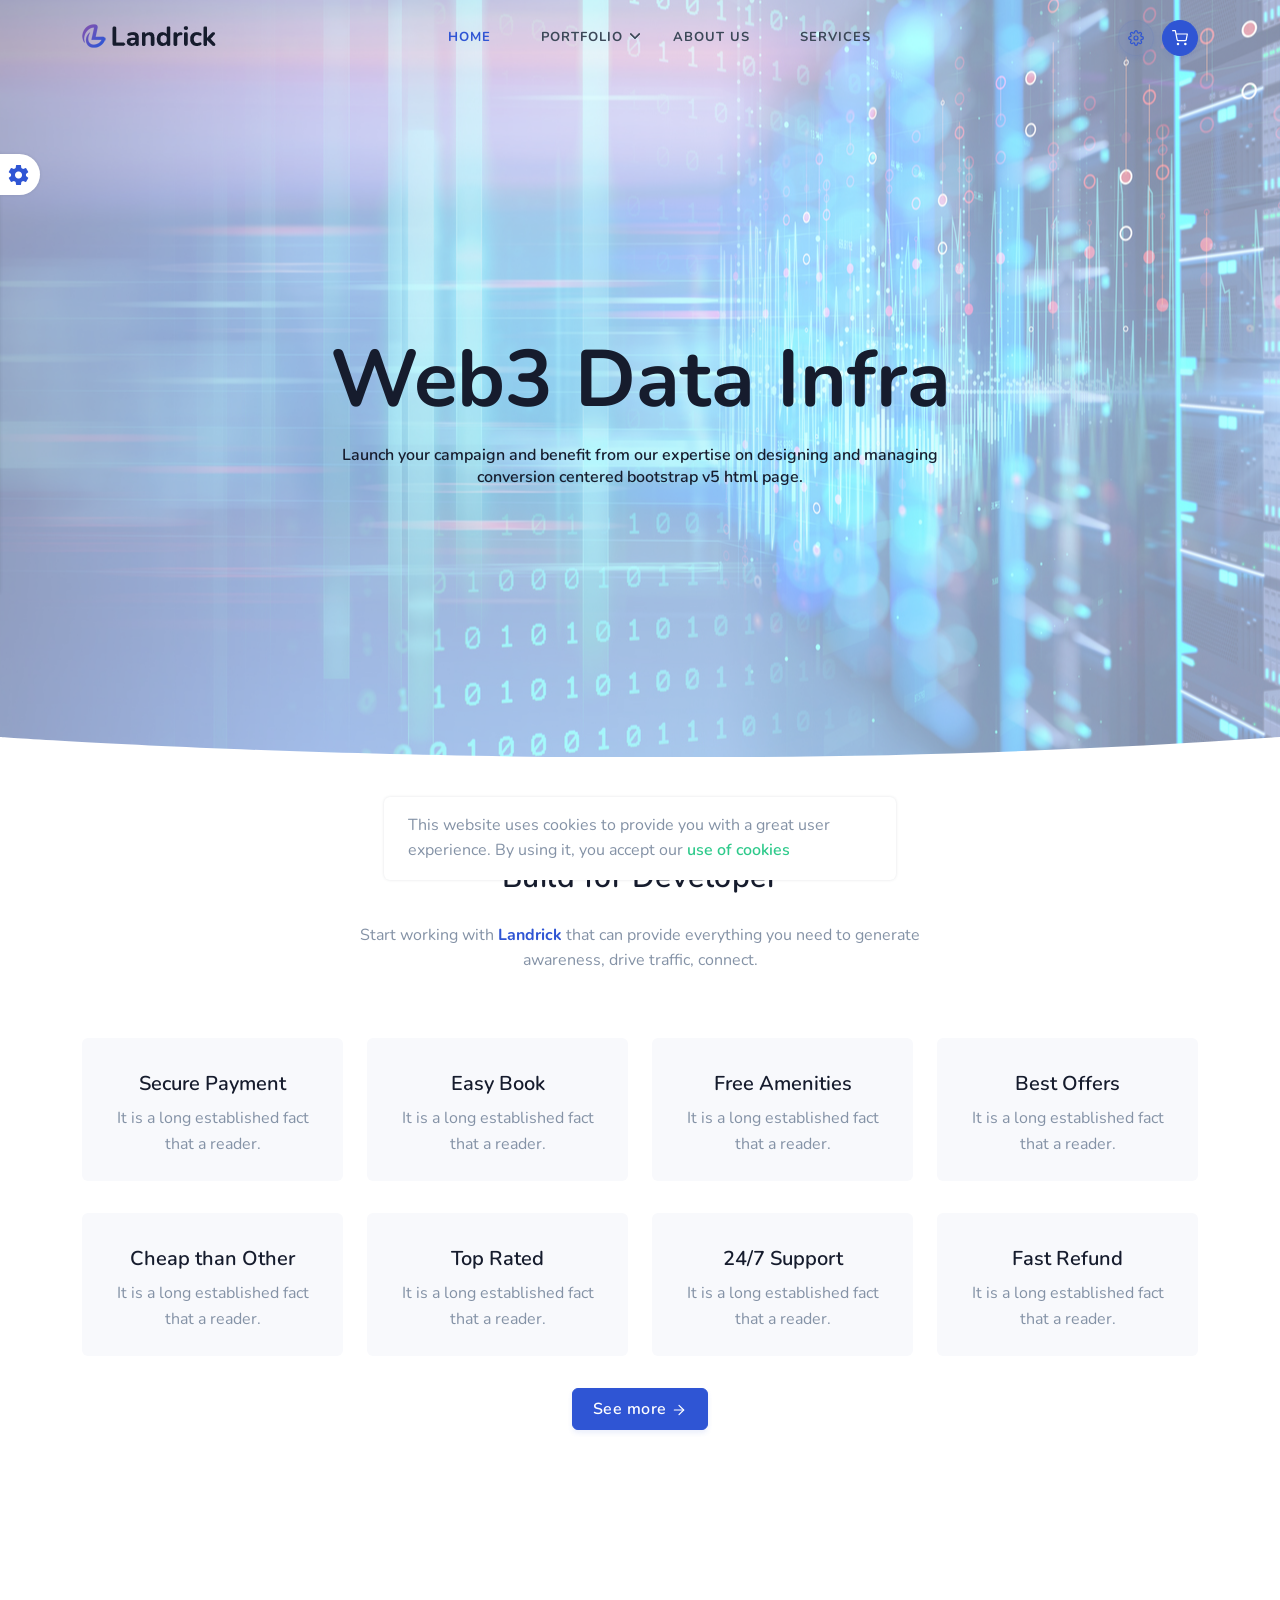
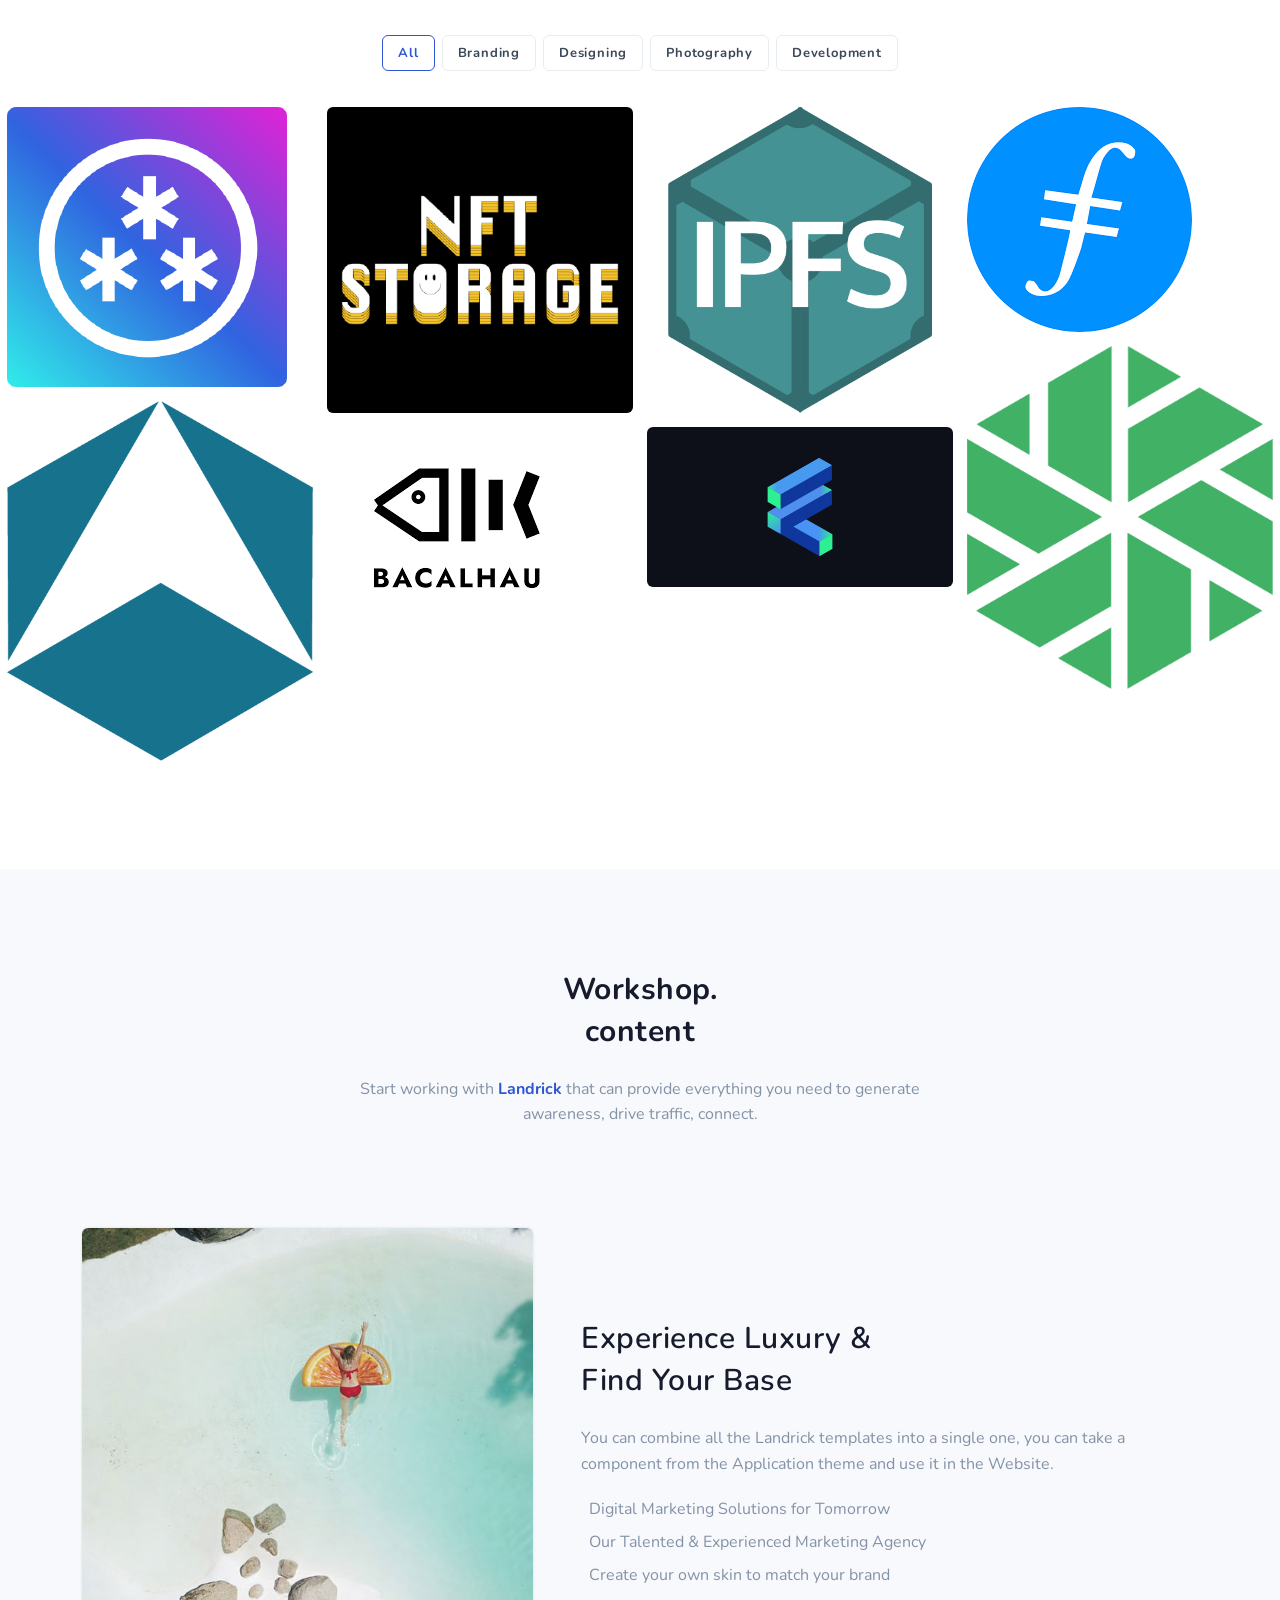
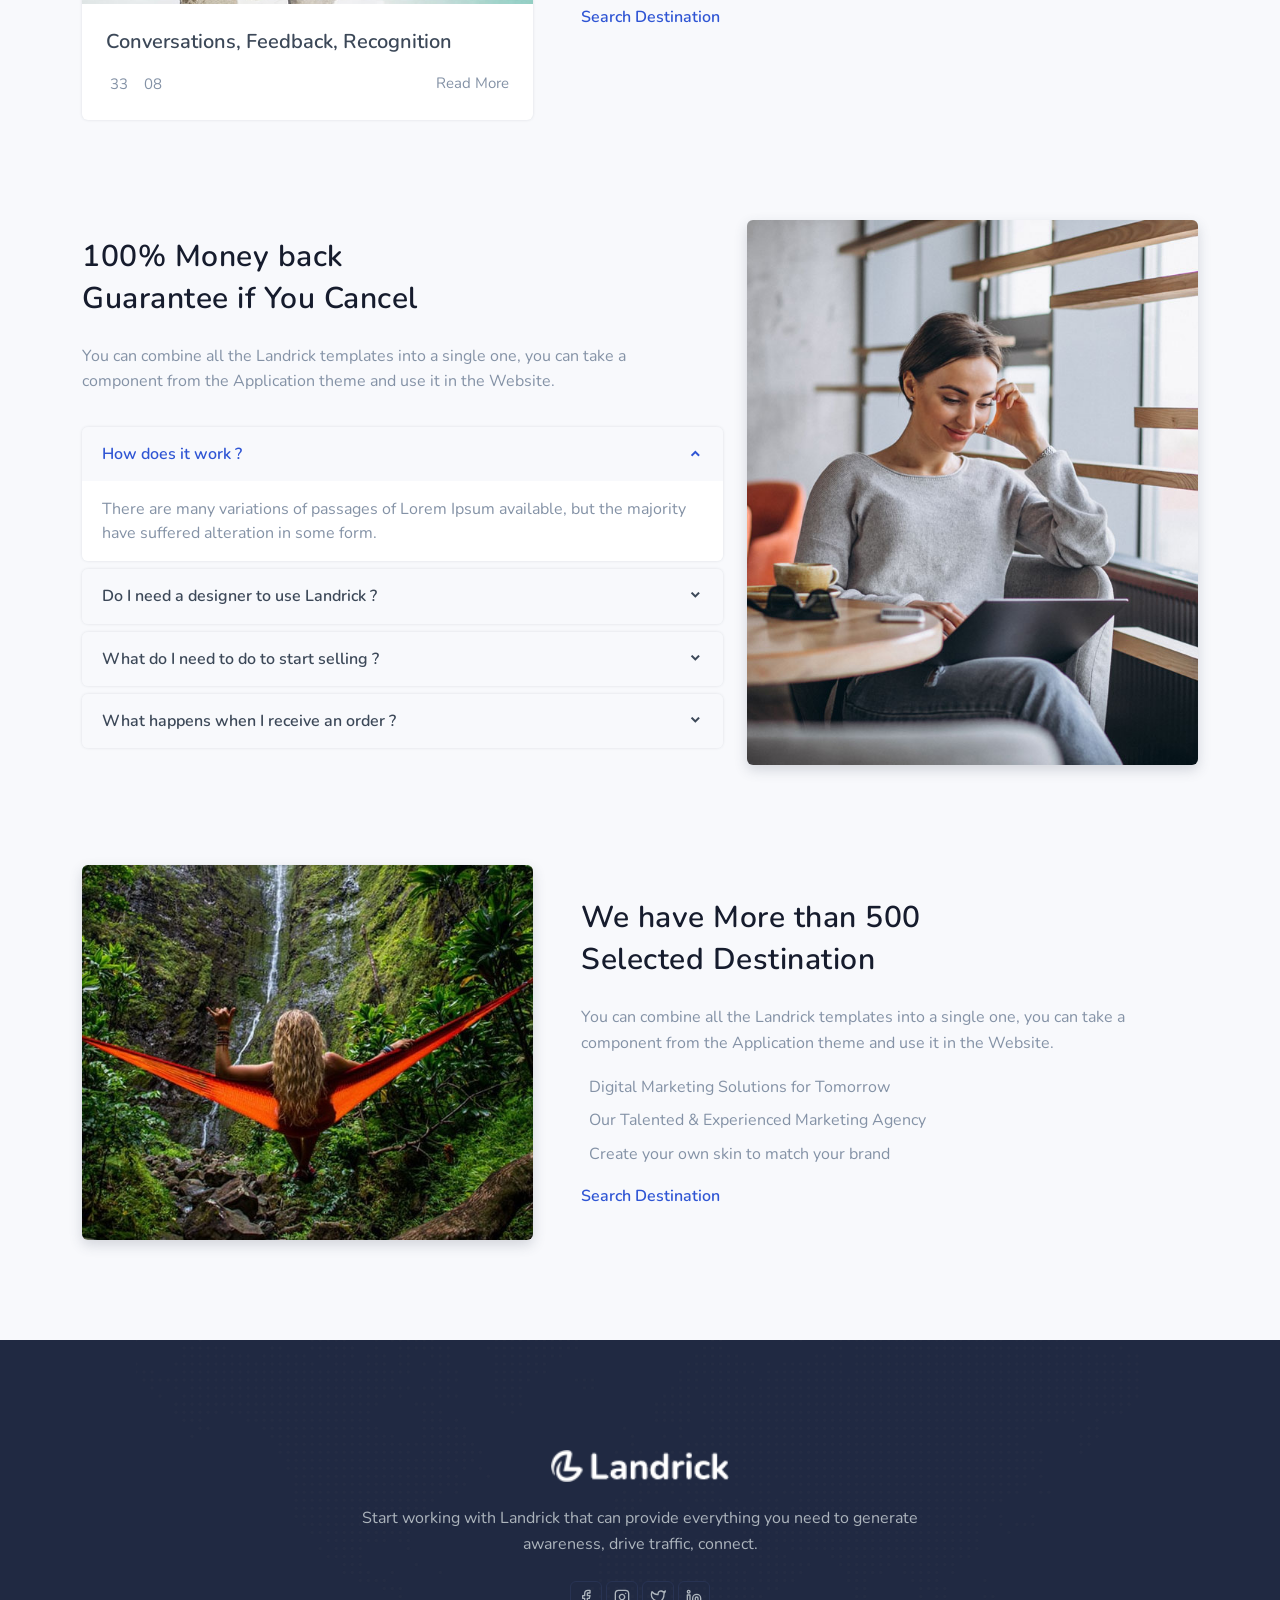
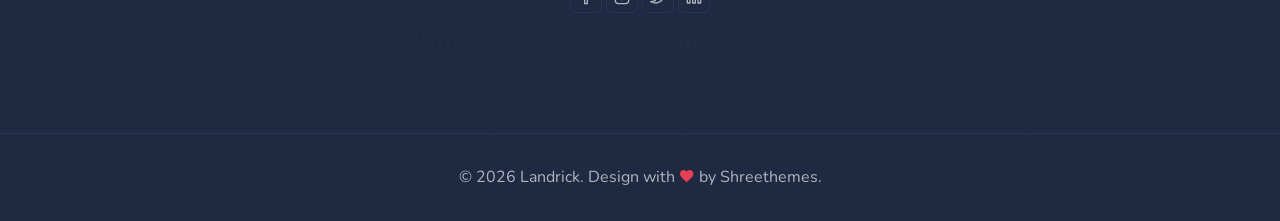
==== commit cf68f906: "build architecture web3datainfra" ====
--- a/HTML/landing/index-portfolio.html
+++ b/HTML/landing/index-portfolio.html
@@ -155,7 +155,7 @@
         <!-- Navbar End -->
         
         <!-- Hero Start -->
-        <section class="bg-half-260 d-table w-100" style="background: url('images/work/bg-portfolio.jpg') center center;">
+        <section class="bg-half-260 d-table w-100" style="background: url('images/web3datainfra.jpeg') center center;">
             <div class="bg-overlay bg-overlay-white"></div>
             <div class="container">
                 <div class="row justify-content-center">
@@ -179,6 +179,145 @@
             </div>
         </div>
         <!--Shape End-->
+
+        <section class="section">
+            <div class="container">
+                <div class="row justify-content-center">
+                    <div class="col-12 text-center">
+                        <div class="section-title mb-4 pb-2">
+                            <h4 class="title mb-4">Build for Developer</h4>
+                            <p class="text-muted para-desc mb-0 mx-auto">Start working with <span class="text-primary fw-bold">Landrick</span> that can provide everything you need to generate awareness, drive traffic, connect.</p>
+                        </div>
+                    </div><!--end col-->
+                </div><!--end row-->
+
+                <div class="row">
+                    <div class="col-lg-3 col-md-4 mt-4 pt-2">
+                        <div class="card features feature-primary feature-full-bg rounded p-4 bg-light text-center position-relative overflow-hidden border-0">
+                            <span class="h1 icon-color">
+                                <i class="uil uil-shield-check"></i>
+                            </span>
+                            <div class="card-body p-0 content">
+                                <h5>Secure Payment</h5>
+                                <p class="para text-muted mb-0">It is a long established fact that a reader.</p>
+                            </div>
+                            <span class="big-icon text-center">
+                                <i class="uil uil-shield-check"></i>
+                            </span>
+                        </div>
+                    </div><!--end col-->
+
+                    <div class="col-lg-3 col-md-4 mt-4 pt-2">
+                        <div class="card features feature-primary feature-full-bg rounded p-4 bg-light text-center position-relative overflow-hidden border-0">
+                            <span class="h1 icon-color">
+                                <i class="uil uil-thumbs-up"></i>
+                            </span>
+                            <div class="card-body p-0 content">
+                                <h5>Easy Book</h5>
+                                <p class="para text-muted mb-0">It is a long established fact that a reader.</p>
+                            </div>
+                            <span class="big-icon text-center">
+                                <i class="uil uil-thumbs-up"></i>
+                            </span>
+                        </div>
+                    </div><!--end col-->
+
+                    <div class="col-lg-3 col-md-4 mt-4 pt-2">
+                        <div class="card features feature-primary feature-full-bg rounded p-4 bg-light text-center position-relative overflow-hidden border-0">
+                            <span class="h1 icon-color">
+                                <i class="uil uil-keyboard-show"></i>
+                            </span>
+                            <div class="card-body p-0 content">
+                                <h5>Free Amenities</h5>
+                                <p class="para text-muted mb-0">It is a long established fact that a reader.</p>
+                            </div>
+                            <span class="big-icon text-center">
+                                <i class="uil uil-keyboard-show"></i>
+                            </span>
+                        </div>
+                    </div><!--end col-->
+
+                    <div class="col-lg-3 col-md-4 mt-4 pt-2">
+                        <div class="card features feature-primary feature-full-bg rounded p-4 bg-light text-center position-relative overflow-hidden border-0">
+                            <span class="h1 icon-color">
+                                <i class="uil uil-award"></i>
+                            </span>
+                            <div class="card-body p-0 content">
+                                <h5>Best Offers</h5>
+                                <p class="para text-muted mb-0">It is a long established fact that a reader.</p>
+                            </div>
+                            <span class="big-icon text-center">
+                                <i class="uil uil-award"></i>
+                            </span>
+                        </div>
+                    </div><!--end col-->
+
+                    <div class="col-lg-3 col-md-4 mt-4 pt-2">
+                        <div class="card features feature-primary feature-full-bg rounded p-4 bg-light text-center position-relative overflow-hidden border-0">
+                            <span class="h1 icon-color">
+                                <i class="uil uil-bookmark"></i>
+                            </span>
+                            <div class="card-body p-0 content">
+                                <h5>Cheap than Other</h5>
+                                <p class="para text-muted mb-0">It is a long established fact that a reader.</p>
+                            </div>
+                            <span class="big-icon text-center">
+                                <i class="uil uil-bookmark"></i>
+                            </span>
+                        </div>
+                    </div><!--end col-->
+
+                    <div class="col-lg-3 col-md-4 mt-4 pt-2">
+                        <div class="card features feature-primary feature-full-bg rounded p-4 bg-light text-center position-relative overflow-hidden border-0">
+                            <span class="h1 icon-color">
+                                <i class="uil uil-favorite"></i>
+                            </span>
+                            <div class="card-body p-0 content">
+                                <h5>Top Rated</h5>
+                                <p class="para text-muted mb-0">It is a long established fact that a reader.</p>
+                            </div>
+                            <span class="big-icon text-center">
+                                <i class="uil uil-favorite"></i>
+                            </span>
+                        </div>
+                    </div><!--end col-->
+
+                    <div class="col-lg-3 col-md-4 mt-4 pt-2">
+                        <div class="card features feature-primary feature-full-bg rounded p-4 bg-light text-center position-relative overflow-hidden border-0">
+                            <span class="h1 icon-color">
+                                <i class="uil uil-clock"></i>
+                            </span>
+                            <div class="card-body p-0 content">
+                                <h5>24/7 Support</h5>
+                                <p class="para text-muted mb-0">It is a long established fact that a reader.</p>
+                            </div>
+                            <span class="big-icon text-center">
+                                <i class="uil uil-clock"></i>
+                            </span>
+                        </div>
+                    </div><!--end col-->
+
+                    <div class="col-lg-3 col-md-4 mt-4 pt-2">
+                        <div class="card features feature-primary feature-full-bg rounded p-4 bg-light text-center position-relative overflow-hidden border-0">
+                            <span class="h1 icon-color">
+                                <i class="uil uil-process"></i>
+                            </span>
+                            <div class="card-body p-0 content">
+                                <h5>Fast Refund</h5>
+                                <p class="para text-muted mb-0">It is a long established fact that a reader.</p>
+                            </div>
+                            <span class="big-icon text-center">
+                                <i class="uil uil-process"></i>
+                            </span>
+                        </div>
+                    </div><!--end col-->
+
+                    <div class="col-lg-12 text-center col-md-4 mt-4 pt-2">
+                        <a href="javascript:void(0)" class="btn btn-primary">See more <i data-feather="arrow-right" class="fea icon-sm"></i></a>
+                    </div><!--end col-->
+                </div><!--end row-->
+            </div><!--end container-->
+        </section><!--end section-->
         
         <!-- Work Start -->
         <section class="section">
@@ -203,8 +342,8 @@
                     <div class="col-lg-3 col-md-6 col-12 spacing picture-item" data-groups='["branding"]'>
                         <div class="card border-0 work-container work-primary work-grid position-relative d-block overflow-hidden rounded">
                             <div class="card-body p-0">
-                                <a href="images/work/20.jpg" class="lightbox d-inline-block" title="">
-                                    <img src="images/work/20.jpg" class="img-fluid" alt="work-image">
+                                <a href="images/infra/web3storage.png" class="lightbox d-inline-block" title="">
+                                    <img src="images/infra/web3storage.png" class="img-fluid" alt="work-image">
                                 </a>
                                 <div class="content bg-white p-3">
                                     <h5 class="mb-0"><a href="portfolio-detail-one.html" class="text-dark title">Iphone mockup</a></h5>
@@ -217,8 +356,8 @@
                     <div class="col-lg-3 col-md-6 col-12 spacing picture-item" data-groups='["designing"]'>
                         <div class="card border-0 work-container work-primary work-grid position-relative d-block overflow-hidden rounded">
                             <div class="card-body p-0">
-                                <a href="images/work/13.jpg" class="lightbox d-inline-block" title="">
-                                    <img src="images/work/13.jpg" class="img-fluid" alt="work-image">
+                                <a href="images/infra/nftstorage.png" class="lightbox d-inline-block" title="">
+                                    <img src="images/infra/nftstorage.png" class="img-fluid" alt="work-image">
                                 </a>
                                 <div class="content bg-white p-3">
                                     <h5 class="mb-0"><a href="portfolio-detail-one.html" class="text-dark title">Mockup Collection</a></h5>
@@ -231,8 +370,8 @@
                     <div class="col-lg-3 col-md-6 col-12 spacing picture-item" data-groups='["photography"]'>
                         <div class="card border-0 work-container work-primary work-grid position-relative d-block overflow-hidden rounded">
                             <div class="card-body p-0">
-                                <a href="images/work/14.jpg" class="lightbox d-inline-block" title="">
-                                    <img src="images/work/14.jpg" class="img-fluid" alt="work-image">
+                                <a href="images/infra/ipfs.png" class="lightbox d-inline-block" title="">
+                                    <img src="images/infra/ipfs.png" class="img-fluid" alt="work-image">
                                 </a>
                                 <div class="content bg-white p-3">
                                     <h5 class="mb-0"><a href="portfolio-detail-one.html" class="text-dark title">Abstract images</a></h5>
@@ -245,8 +384,8 @@
                     <div class="col-lg-3 col-md-6 col-12 spacing picture-item" data-groups='["development"]'>
                         <div class="card border-0 work-container work-primary work-grid position-relative d-block overflow-hidden rounded">
                             <div class="card-body p-0">
-                                <a href="images/work/15.jpg" class="lightbox d-inline-block" title="">
-                                    <img src="images/work/15.jpg" class="img-fluid" alt="work-image">
+                                <a href="images/infra/filecoin.png" class="lightbox d-inline-block" title="">
+                                    <img src="images/infra/filecoin.png" class="img-fluid" alt="work-image">
                                 </a>
                                 <div class="content bg-white p-3">
                                     <h5 class="mb-0"><a href="portfolio-detail-one.html" class="text-dark title">Yellow bg with Books</a></h5>
@@ -259,8 +398,8 @@
                     <div class="col-lg-3 col-md-6 col-12 spacing picture-item" data-groups='["branding"]'>
                         <div class="card border-0 work-container work-primary work-grid position-relative d-block overflow-hidden rounded">
                             <div class="card-body p-0">
-                                <a href="images/work/16.jpg" class="lightbox d-inline-block" title="">
-                                    <img src="images/work/16.jpg" class="img-fluid" alt="work-image">
+                                <a href="images/infra/pando.png" class="lightbox d-inline-block" title="">
+                                    <img src="images/infra/pando.png" class="img-fluid" alt="work-image">
                                 </a>
                                 <div class="content bg-white p-3">
                                     <h5 class="mb-0"><a href="portfolio-detail-one.html" class="text-dark title">Company V-card</a></h5>
@@ -273,8 +412,8 @@
                     <div class="col-lg-3 col-md-6 col-12 spacing picture-item" data-groups='["branding"]'>
                         <div class="card border-0 work-container work-primary work-grid position-relative d-block overflow-hidden rounded">
                             <div class="card-body p-0">
-                                <a href="images/work/17.jpg" class="lightbox d-inline-block" title="">
-                                    <img src="images/work/17.jpg" class="img-fluid" alt="work-image">
+                                <a href="images/infra/abacus.png" class="lightbox d-inline-block" title="">
+                                    <img src="images/infra/abacus.png" class="img-fluid" alt="work-image">
                                 </a>
                                 <div class="content bg-white p-3">
                                     <h5 class="mb-0"><a href="portfolio-detail-one.html" class="text-dark title">Mockup box with paints</a></h5>
@@ -287,8 +426,8 @@
                     <div class="col-lg-3 col-md-6 col-12 spacing picture-item" data-groups='["designing"]'>
                         <div class="card border-0 work-container work-primary work-grid position-relative d-block overflow-hidden rounded">
                             <div class="card-body p-0">
-                                <a href="images/work/18.jpg" class="lightbox d-inline-block" title="">
-                                    <img src="images/work/18.jpg" class="img-fluid" alt="work-image">
+                                <a href="images/infra/bacalhau.png" class="lightbox d-inline-block" title="">
+                                    <img src="images/infra/bacalhau.png" class="img-fluid" alt="work-image">
                                 </a>
                                 <div class="content bg-white p-3">
                                     <h5 class="mb-0"><a href="portfolio-detail-one.html" class="text-dark title">Coffee cup</a></h5>
@@ -301,8 +440,8 @@
                     <div class="col-lg-3 col-md-6 col-12 spacing picture-item" data-groups='["development"]'>
                         <div class="card border-0 work-container work-primary work-grid position-relative d-block overflow-hidden rounded">
                             <div class="card-body p-0">
-                                <a href="images/work/19.jpg" class="lightbox d-inline-block" title="">
-                                    <img src="images/work/19.jpg" class="img-fluid" alt="work-image">
+                                <a href="images/infra/fvm.png" class="lightbox d-inline-block" title="">
+                                    <img src="images/infra/fvm.png" class="img-fluid" alt="work-image">
                                 </a>
                                 <div class="content bg-white p-3">
                                     <h5 class="mb-0"><a href="portfolio-detail-one.html" class="text-dark title">Pen and article</a></h5>
@@ -313,23 +452,159 @@
                     </div><!--end col-->
                 </div><!--end row-->
             </div><!--end container-->
-
-            <div class="container mt-100 mt-60">
+        </section><!--end section-->
+        <!-- Work End -->
+
+        <section class="section bg-light">
+            <div class="container">
                 <div class="row justify-content-center">
                     <div class="col-12 text-center">
                         <div class="section-title">
-                            <h4 class="title mb-4">Let's talk about your portfolio</h4>
-                            <p class="text-muted para-desc mx-auto">Start working with <span class="text-primary fw-bold">Landrick</span> that can provide everything you need to generate awareness, drive traffic, connect.</p>
-                        
-                            <div class="mt-4 pt-2">
-                                <a href="javascript:void(0)" class="btn btn-primary">Get Started Now</a>
-                            </div>
-                        </div>
-                    </div><!--end col-->
-                </div><!--end row-->
-            </div>
+                            <h4 class="title fw-bold mb-4">Workshop. <br> content</h4>
+                            <p class="text-muted para-desc mb-0 mx-auto">Start working with <span class="text-primary fw-bold">Landrick</span> that can provide everything you need to generate awareness, drive traffic, connect.</p>
+                        </div>
+                    </div><!--end col-->
+                </div><!--end row-->
+            </div><!--end container-->
+
+            <div class="container mt-100 mt-60">
+                <div class="row align-items-center">
+                    <div class="col-lg-5 col-md-6">
+                        <div class="card blog blog-primary rounded border-0 shadow overflow-hidden">
+                            <div class="position-relative">
+                                <img src="images/travel/1.jpg" class="card-img-top" alt="...">
+                                <div class="overlay rounded-top"></div>
+                            </div>
+                            <div class="card-body content">
+                                <h5><a href="javascript:void(0)" class="card-title title text-dark">Conversations, Feedback, Recognition</a></h5>
+                                <div class="post-meta d-flex justify-content-between mt-3">
+                                    <ul class="list-unstyled mb-0">
+                                        <li class="list-inline-item me-2 mb-0"><a href="javascript:void(0)" class="text-muted like"><i class="uil uil-heart me-1"></i>33</a></li>
+                                        <li class="list-inline-item"><a href="javascript:void(0)" class="text-muted comments"><i class="uil uil-comment me-1"></i>08</a></li>
+                                    </ul>
+                                    <a href="blog-detail.html" class="text-muted readmore">Read More <i class="uil uil-angle-right-b align-middle"></i></a>
+                                </div>
+                            </div>
+                            <div class="author">
+                                <small class="text-light user d-block"><i class="uil uil-user"></i> Calvin Carlo</small>
+                                <small class="text-light date"><i class="uil uil-calendar-alt"></i> 25th June 2021</small>
+                            </div>
+                        </div>
+                    </div><!--end col-->
+
+                    <div class="col-lg-7 col-md-6 mt-4 mt-sm-0 pt-2 pt-sm-0">
+                        <div class="section-title ms-lg-4">
+                            <h4 class="title mb-4">Experience Luxury & <br> Find Your Base</h4>
+                            <p class="text-muted">You can combine all the Landrick templates into a single one, you can take a component from the Application theme and use it in the Website.</p>
+                            <ul class="list-unstyled text-muted">
+                                <li class="mb-1"><span class="text-primary h5 me-2"><i class="uil uil-check-circle align-middle"></i></span>Digital Marketing Solutions for Tomorrow</li>
+                                <li class="mb-1"><span class="text-primary h5 me-2"><i class="uil uil-check-circle align-middle"></i></span>Our Talented & Experienced Marketing Agency</li>
+                                <li class="mb-1"><span class="text-primary h5 me-2"><i class="uil uil-check-circle align-middle"></i></span>Create your own skin to match your brand</li>
+                            </ul>
+                            <a href="javascript:void(0)" class="mt-3 h6 text-primary">Search Destination <i class="uil uil-angle-right-b"></i></a>
+                        </div>
+                    </div><!--end col-->
+                </div><!--end row-->
+            </div><!--end container-->
+
+            <div class="container mt-100 mt-60">
+                <div class="row align-items-center">
+                    <div class="col-lg-5 col-md-6 order-1 order-md-2">
+                        <img src="images/travel/3.jpg" class="img-fluid rounded shadow-md" alt="">
+                    </div><!--end col-->
+
+                    <div class="col-lg-7 col-md-6 order-2 order-md-1 mt-4 mt-sm-0 pt-2 pt-sm-0">
+                        <div class="section-title me-lg-5">
+                            <h4 class="title mb-4">100% Money back <br> Guarantee if You Cancel</h4>
+                            <p class="text-muted">You can combine all the Landrick templates into a single one, you can take a component from the Application theme and use it in the Website.</p>
+                        </div>
+
+                        <div class="accordion mt-4 pt-2" id="accordionExample">
+                            <div class="accordion-item rounded shadow">
+                                <h2 class="accordion-header" id="headingOne">
+                                    <button class="accordion-button border-0 bg-light" type="button" data-bs-toggle="collapse" data-bs-target="#collapseOne"
+                                            aria-expanded="true" aria-controls="collapseOne">
+                                        How does it work ?
+                                    </button>
+                                </h2>
+                                <div id="collapseOne" class="accordion-collapse border-0 collapse show" aria-labelledby="headingOne"
+                                     data-bs-parent="#accordionExample">
+                                    <div class="accordion-body text-muted bg-white">
+                                        There are many variations of passages of Lorem Ipsum available, but the majority have suffered alteration in some form.
+                                    </div>
+                                </div>
+                            </div>
+
+                            <div class="accordion-item rounded shadow mt-2">
+                                <h2 class="accordion-header" id="headingTwo">
+                                    <button class="accordion-button border-0 bg-light collapsed" type="button" data-bs-toggle="collapse" data-bs-target="#collapseTwo"
+                                            aria-expanded="false" aria-controls="collapseTwo">
+                                        Do I need a designer to use Landrick ?
+                                    </button>
+                                </h2>
+                                <div id="collapseTwo" class="accordion-collapse border-0 collapse" aria-labelledby="headingTwo"
+                                     data-bs-parent="#accordionExample">
+                                    <div class="accordion-body text-muted bg-white">
+                                        There are many variations of passages of Lorem Ipsum available, but the majority have suffered alteration in some form.
+                                    </div>
+                                </div>
+                            </div>
+
+                            <div class="accordion-item rounded shadow mt-2">
+                                <h2 class="accordion-header" id="headingThree">
+                                    <button class="accordion-button border-0 bg-light collapsed" type="button" data-bs-toggle="collapse"
+                                            data-bs-target="#collapseThree" aria-expanded="false" aria-controls="collapseThree">
+                                        What do I need to do to start selling ?
+                                    </button>
+                                </h2>
+                                <div id="collapseThree" class="accordion-collapse border-0 collapse" aria-labelledby="headingThree"
+                                     data-bs-parent="#accordionExample">
+                                    <div class="accordion-body text-muted bg-white">
+                                        There are many variations of passages of Lorem Ipsum available, but the majority have suffered alteration in some form.
+                                    </div>
+                                </div>
+                            </div>
+
+                            <div class="accordion-item rounded shadow mt-2">
+                                <h2 class="accordion-header" id="headingFour">
+                                    <button class="accordion-button border-0 bg-light collapsed" type="button" data-bs-toggle="collapse"
+                                            data-bs-target="#collapseFour" aria-expanded="false" aria-controls="collapseFour">
+                                        What happens when I receive an order ?
+                                    </button>
+                                </h2>
+                                <div id="collapseFour" class="accordion-collapse border-0 collapse" aria-labelledby="headingFour"
+                                     data-bs-parent="#accordionExample">
+                                    <div class="accordion-body text-muted bg-white">
+                                        There are many variations of passages of Lorem Ipsum available, but the majority have suffered alteration in some form.
+                                    </div>
+                                </div>
+                            </div>
+                        </div>
+                    </div><!--end col-->
+                </div><!--end row-->
+            </div><!--end container-->
+
+            <div class="container mt-100 mt-60">
+                <div class="row align-items-center">
+                    <div class="col-lg-5 col-md-6">
+                        <img src="images/travel/2.jpg" class="img-fluid rounded shadow-md" alt="">
+                    </div><!--end col-->
+
+                    <div class="col-lg-7 col-md-6 mt-4 mt-sm-0 pt-2 pt-sm-0">
+                        <div class="section-title ms-lg-4">
+                            <h4 class="title mb-4">We have More than 500 <br> Selected Destination</h4>
+                            <p class="text-muted">You can combine all the Landrick templates into a single one, you can take a component from the Application theme and use it in the Website.</p>
+                            <ul class="list-unstyled text-muted">
+                                <li class="mb-1"><span class="text-primary h5 me-2"><i class="uil uil-check-circle align-middle"></i></span>Digital Marketing Solutions for Tomorrow</li>
+                                <li class="mb-1"><span class="text-primary h5 me-2"><i class="uil uil-check-circle align-middle"></i></span>Our Talented & Experienced Marketing Agency</li>
+                                <li class="mb-1"><span class="text-primary h5 me-2"><i class="uil uil-check-circle align-middle"></i></span>Create your own skin to match your brand</li>
+                            </ul>
+                            <a href="javascript:void(0)" class="mt-3 h6 text-primary">Search Destination <i class="uil uil-angle-right-b"></i></a>
+                        </div>
+                    </div><!--end col-->
+                </div><!--end row-->
+            </div><!--end container-->
         </section><!--end section-->
-        <!-- Work End -->
 
         <!-- Footer Start -->
         <footer class="footer" style="background-image: url('images/svg-map.svg'); background-repeat: no-repeat; background-position: center;">
